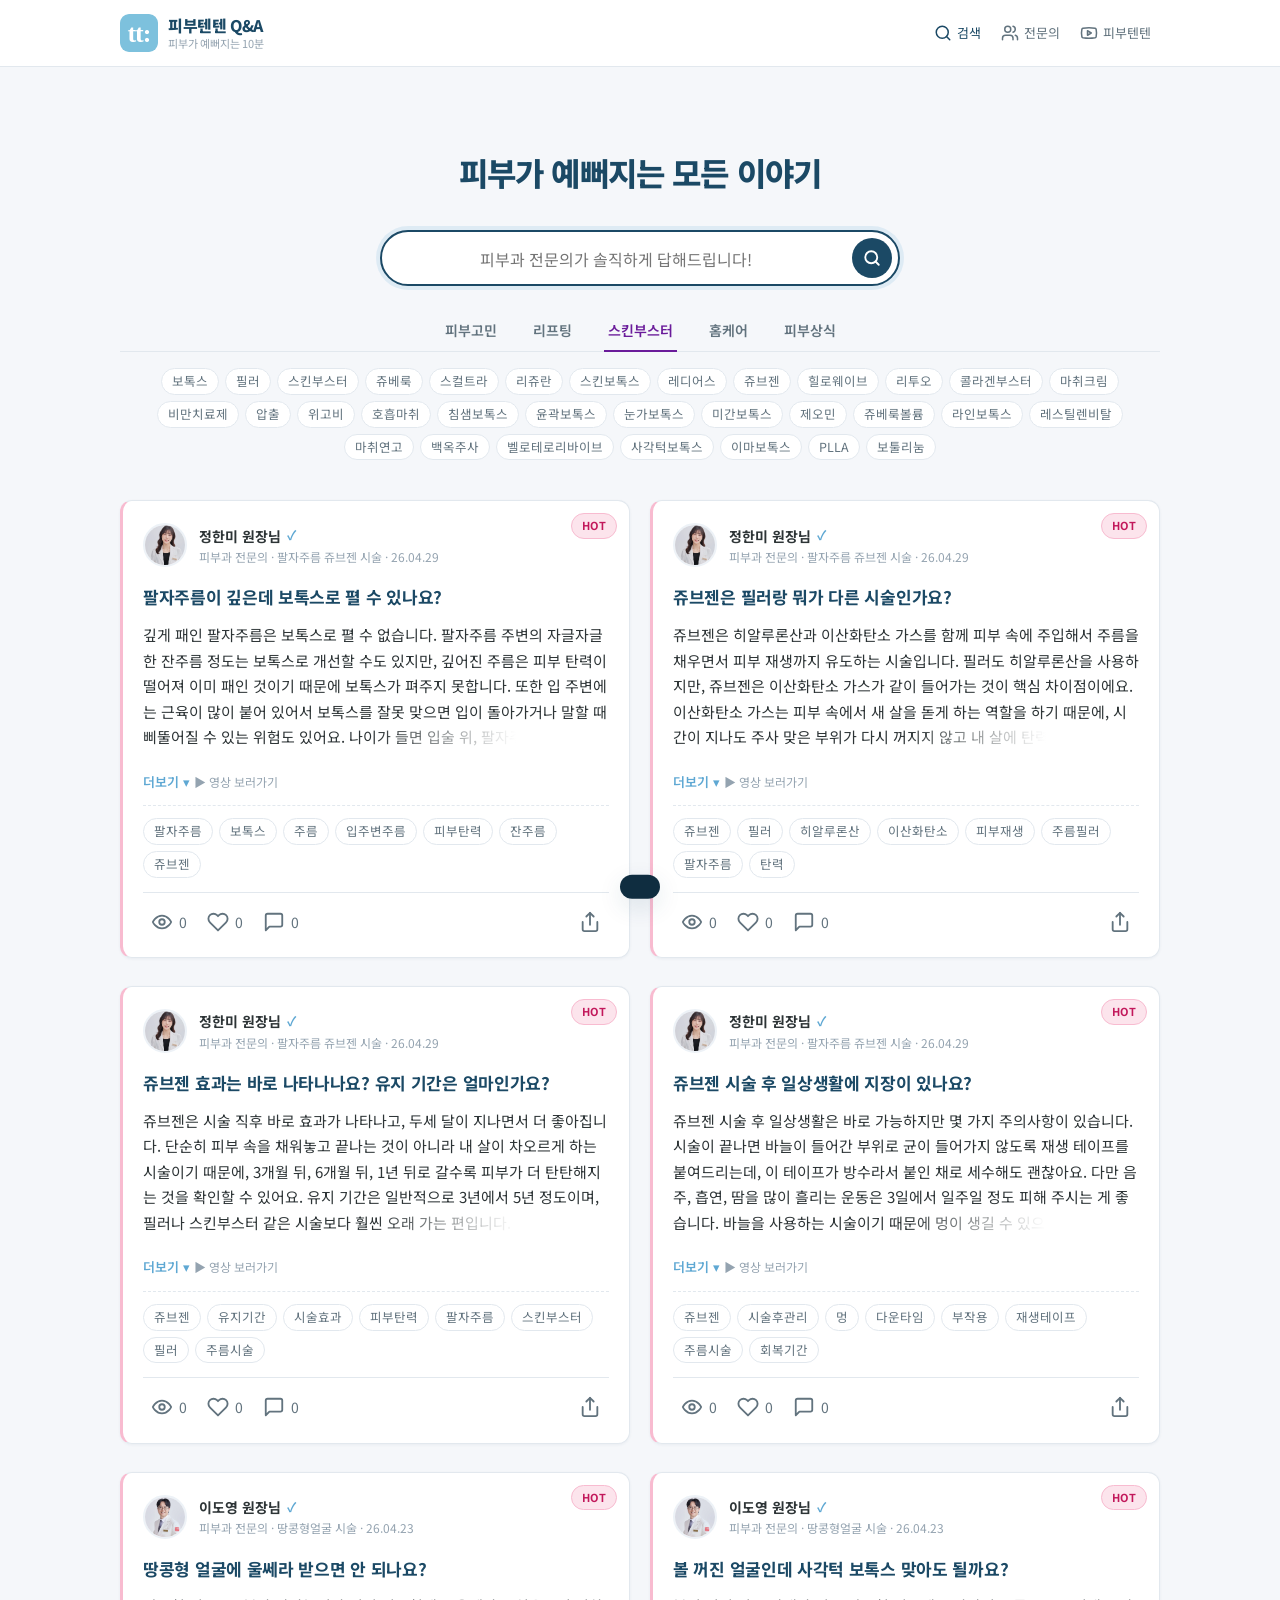
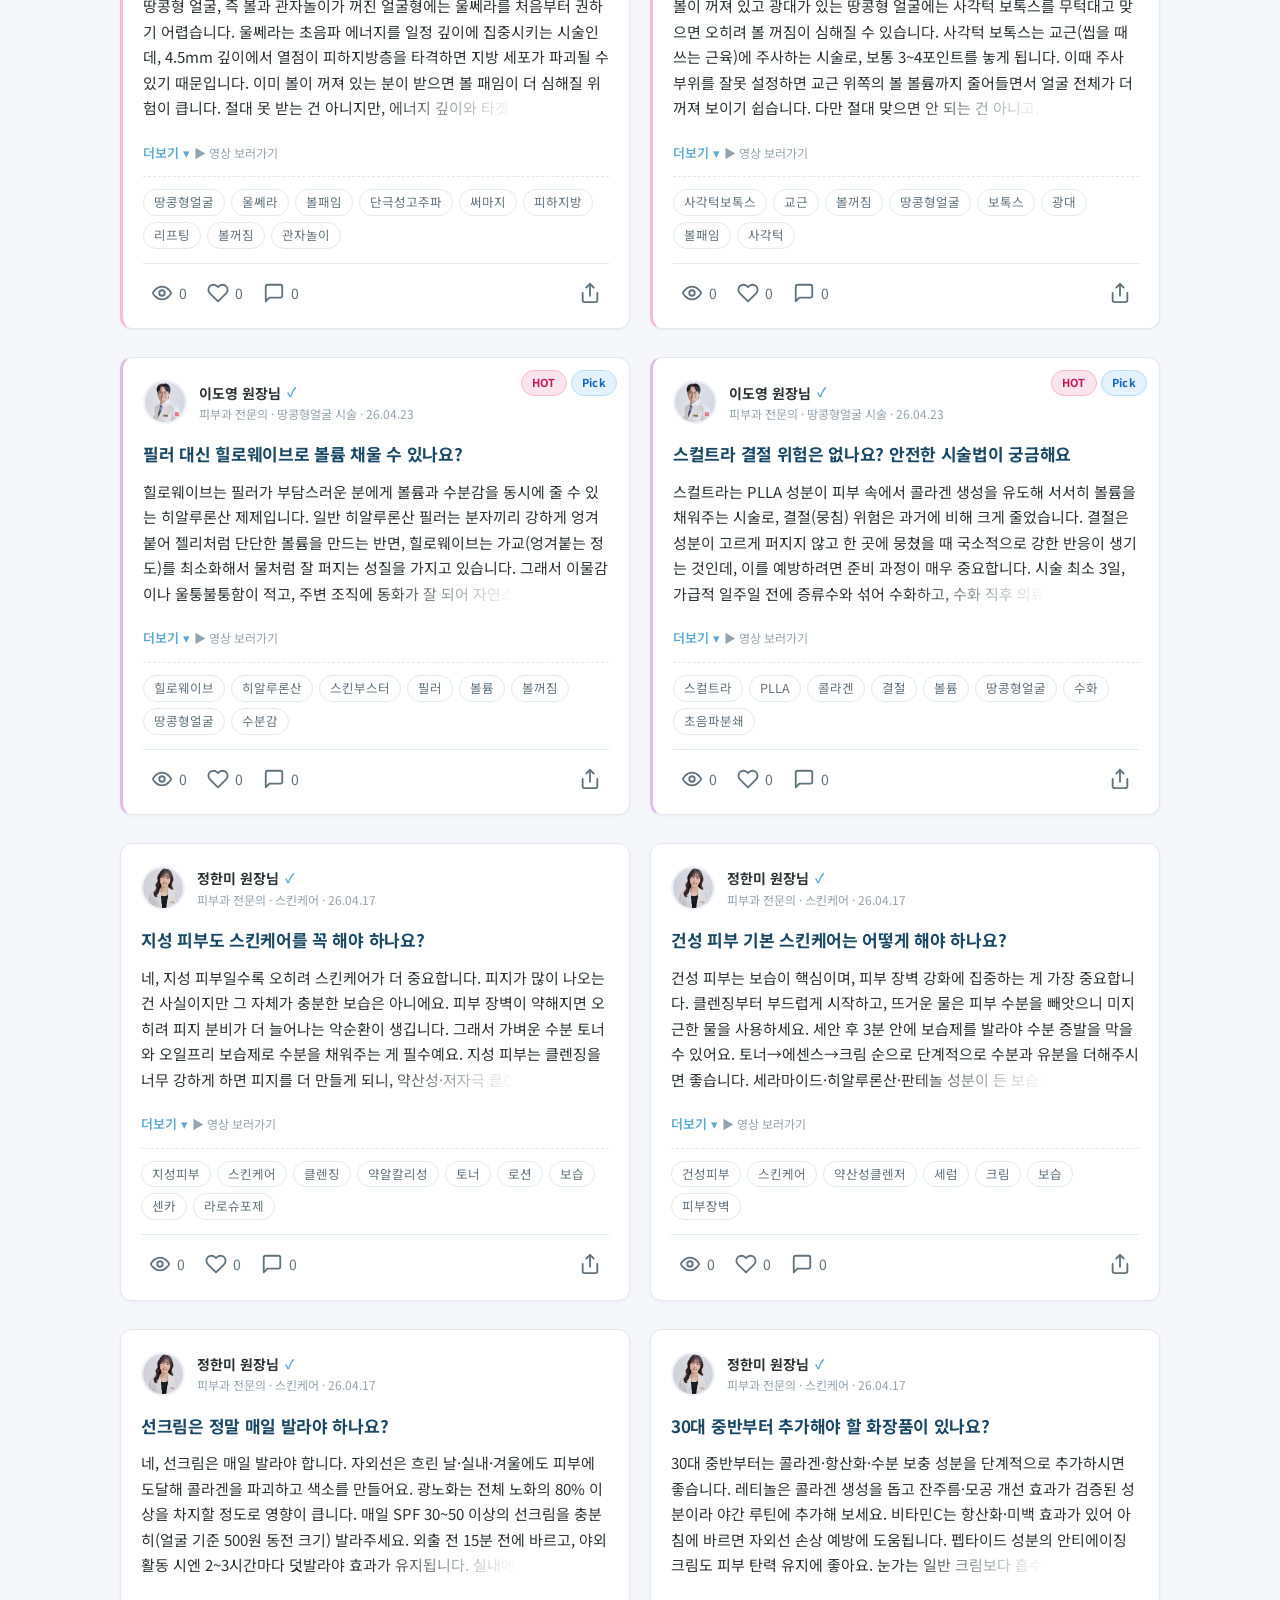
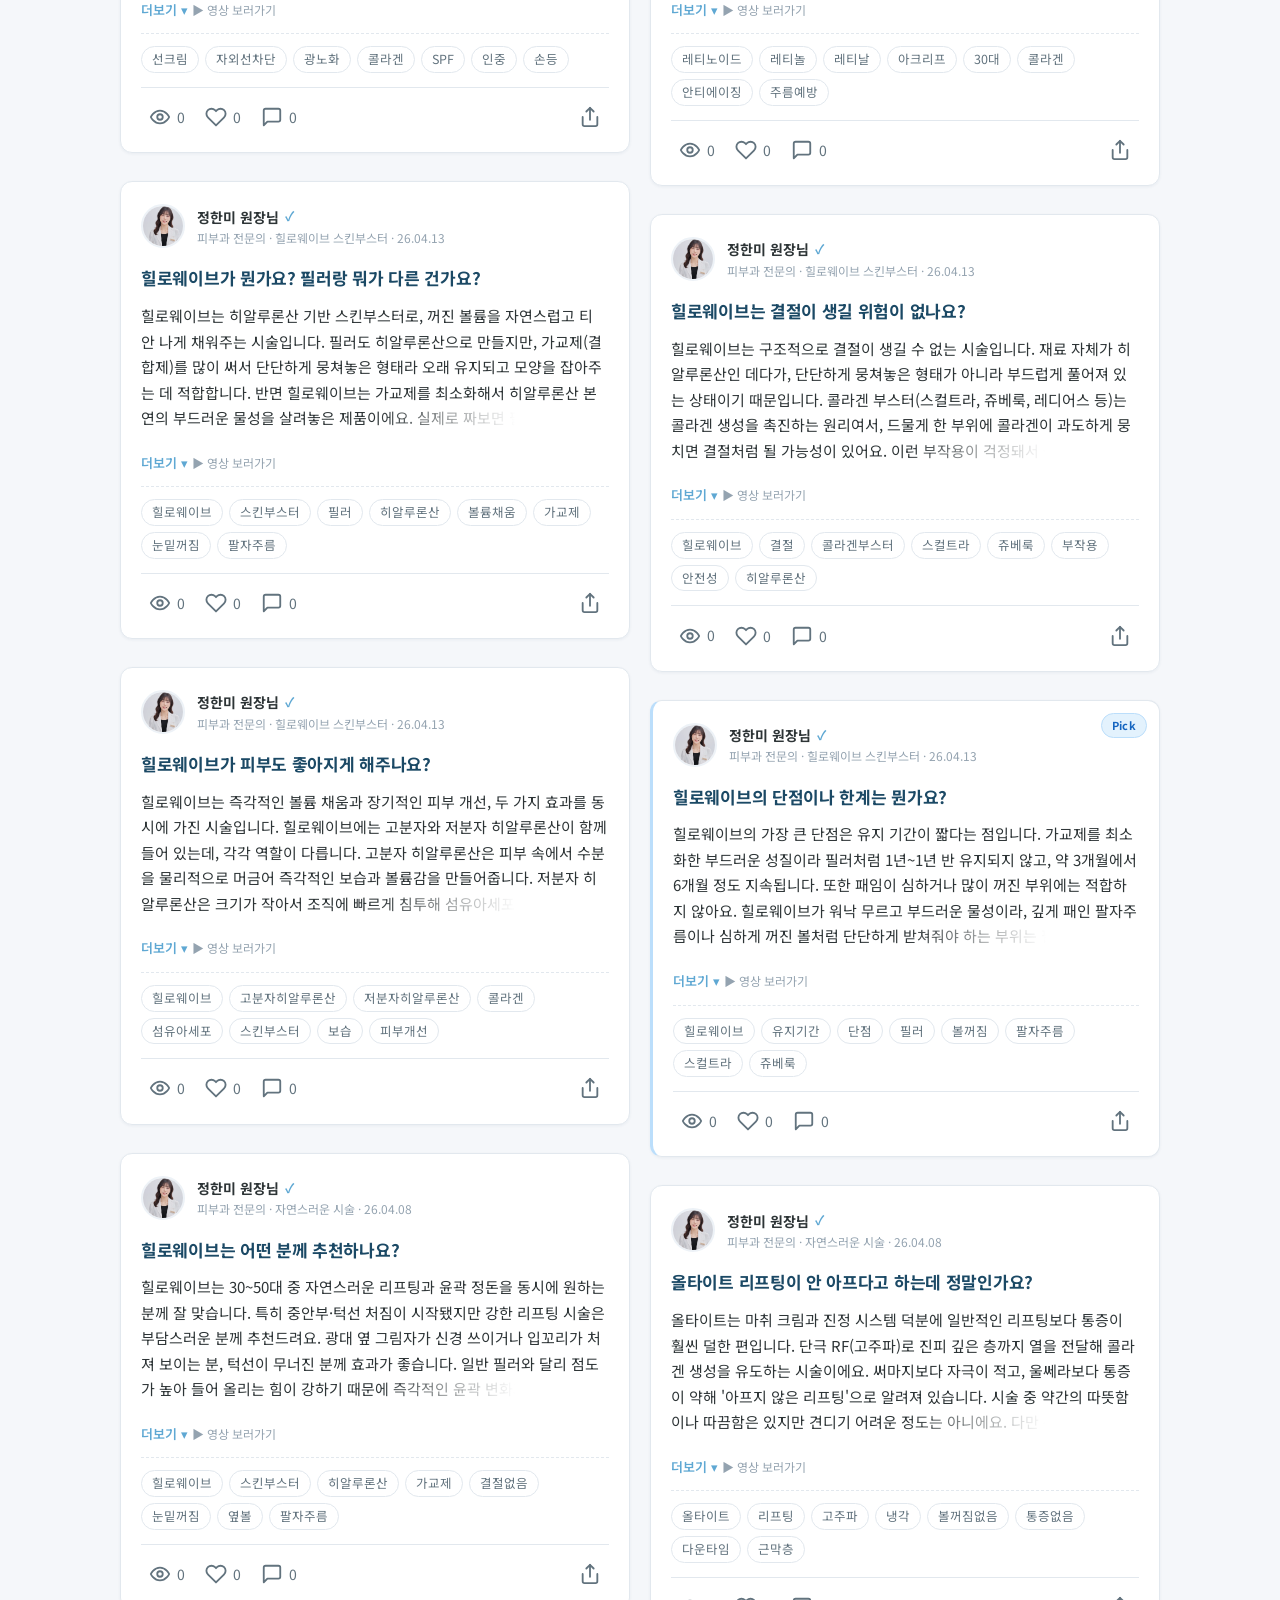
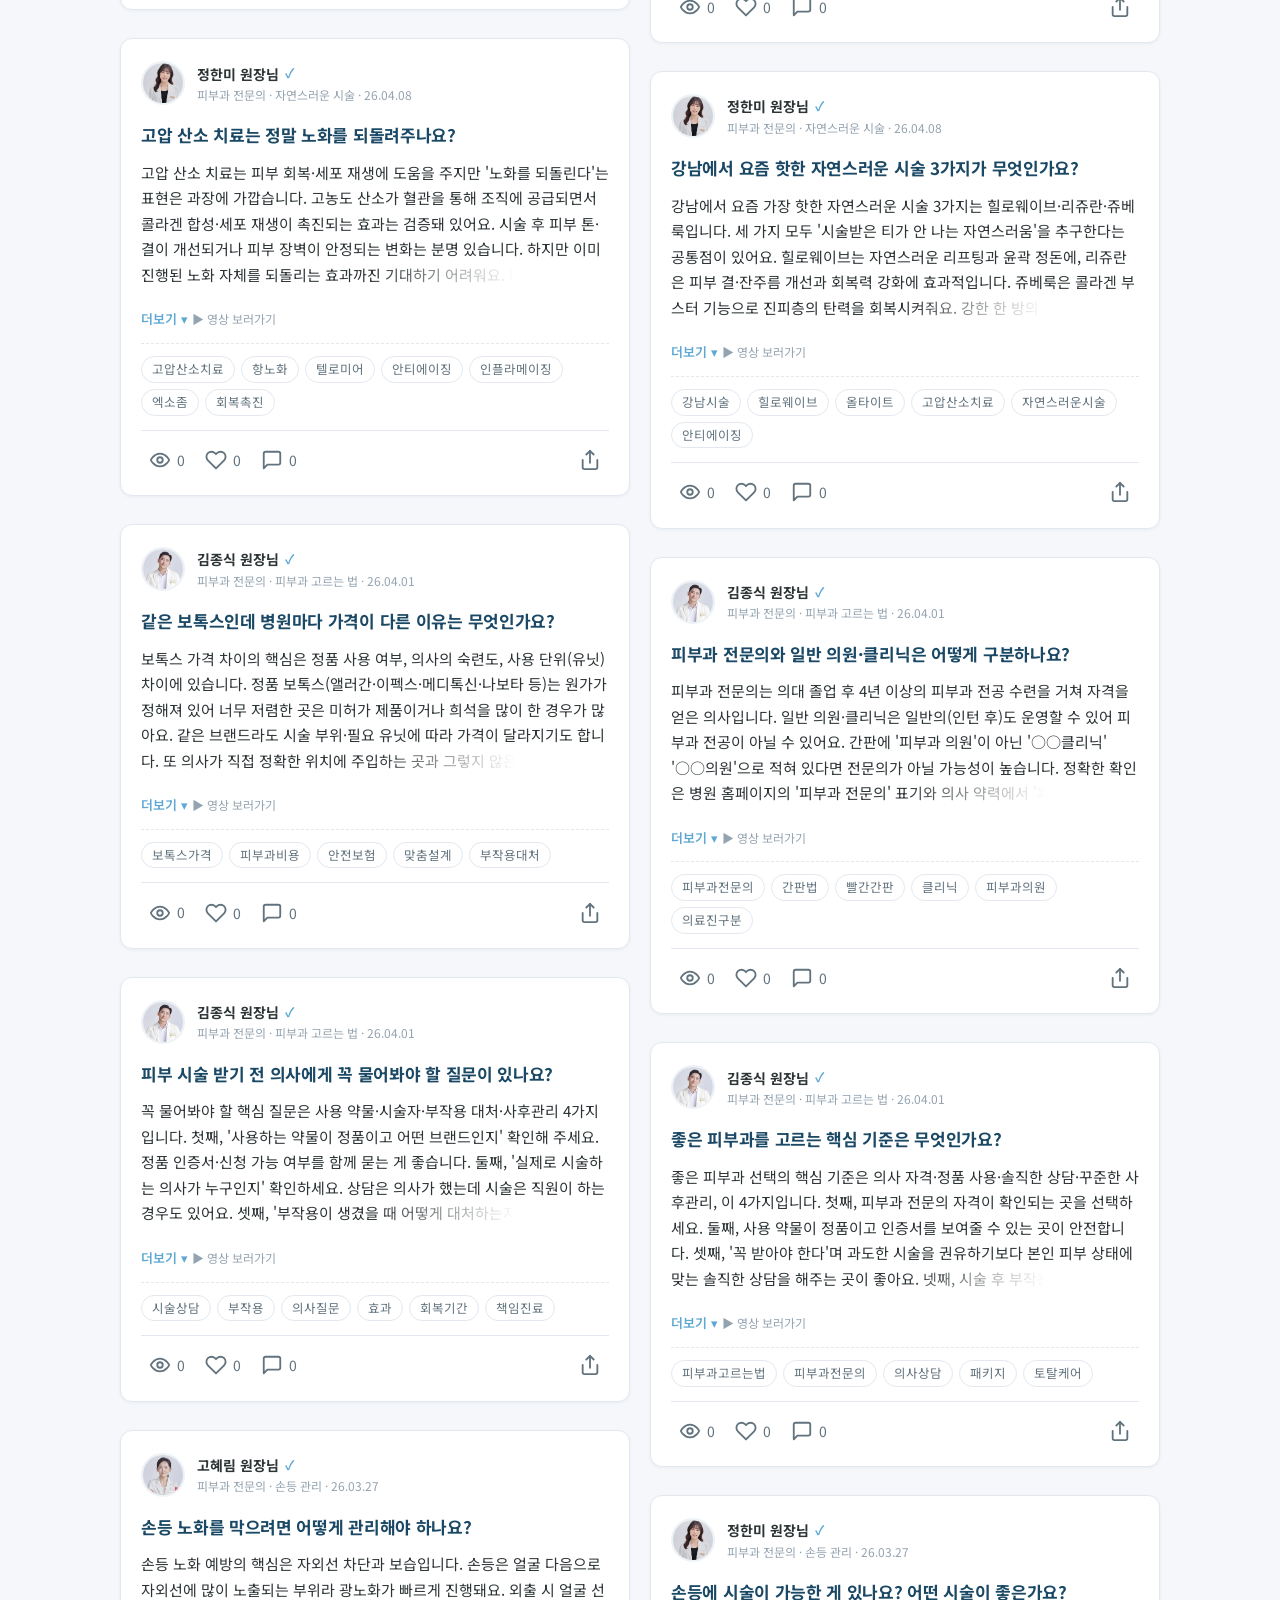
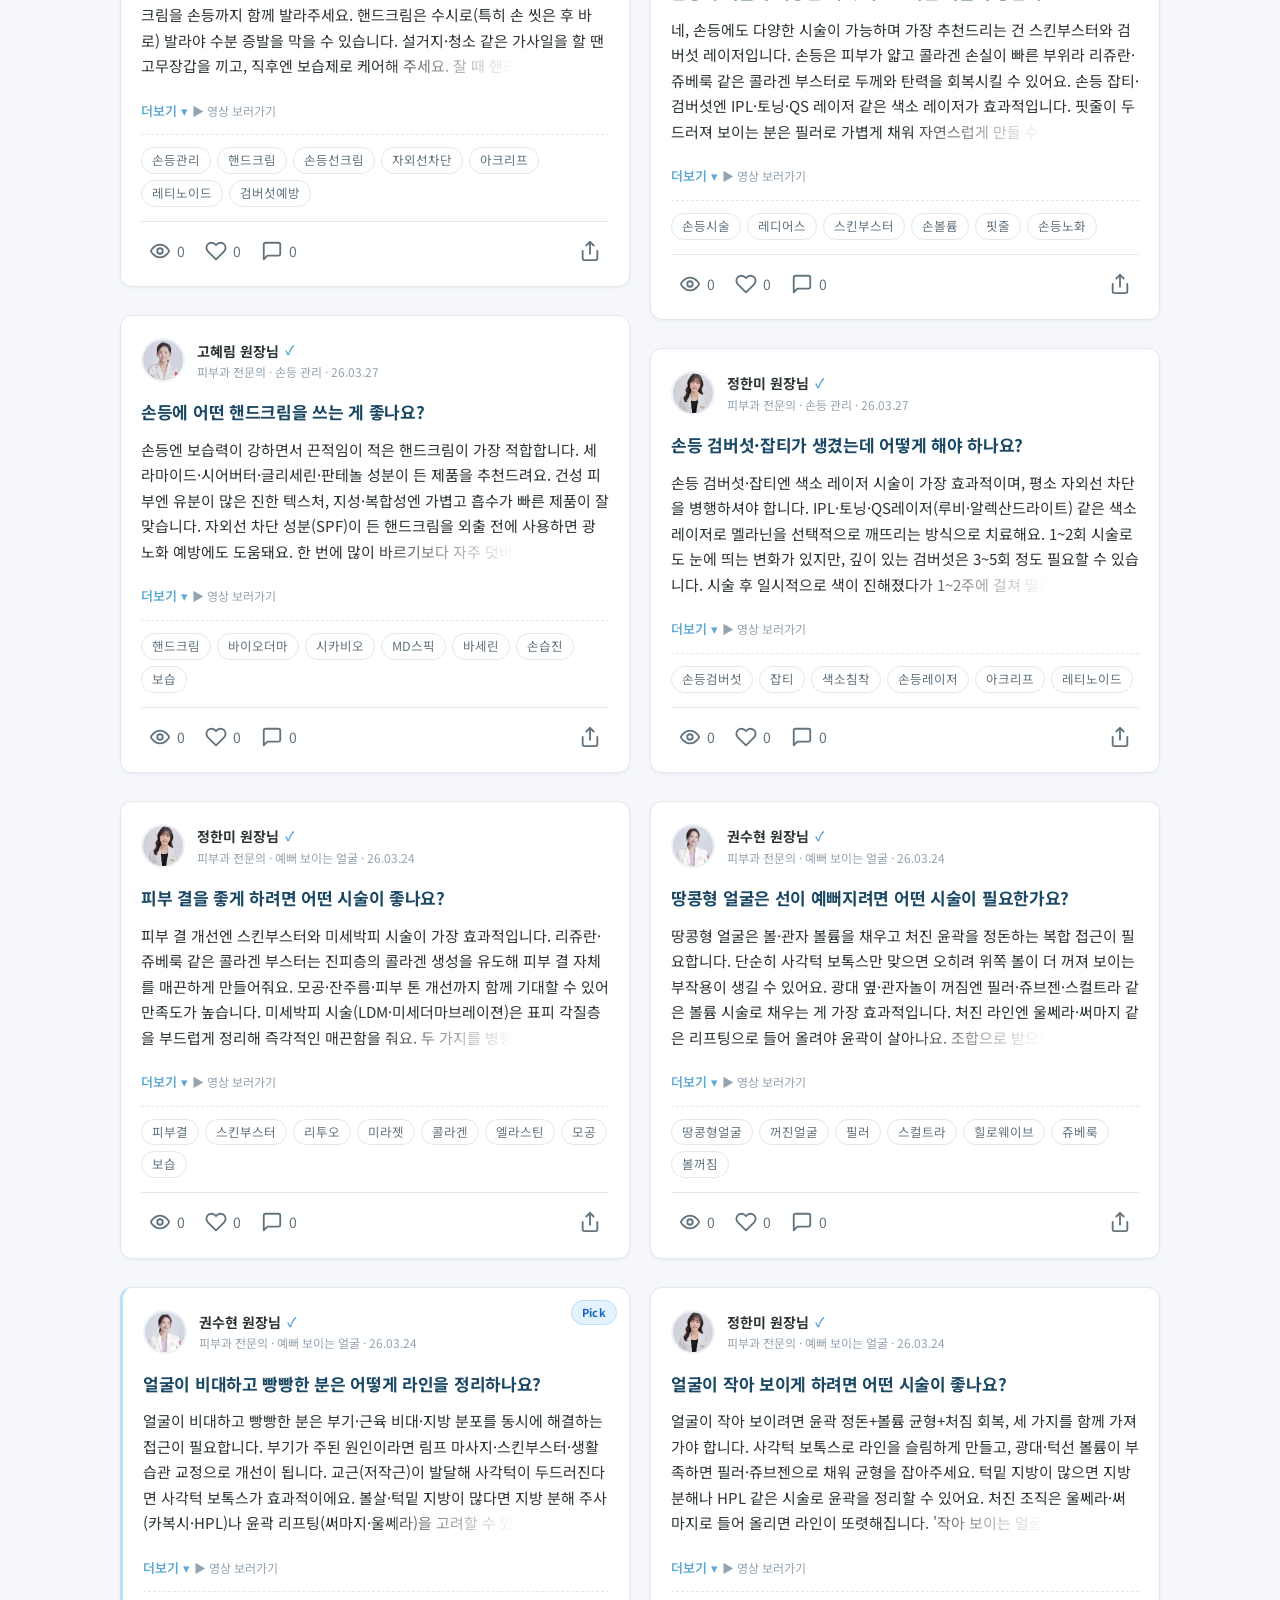
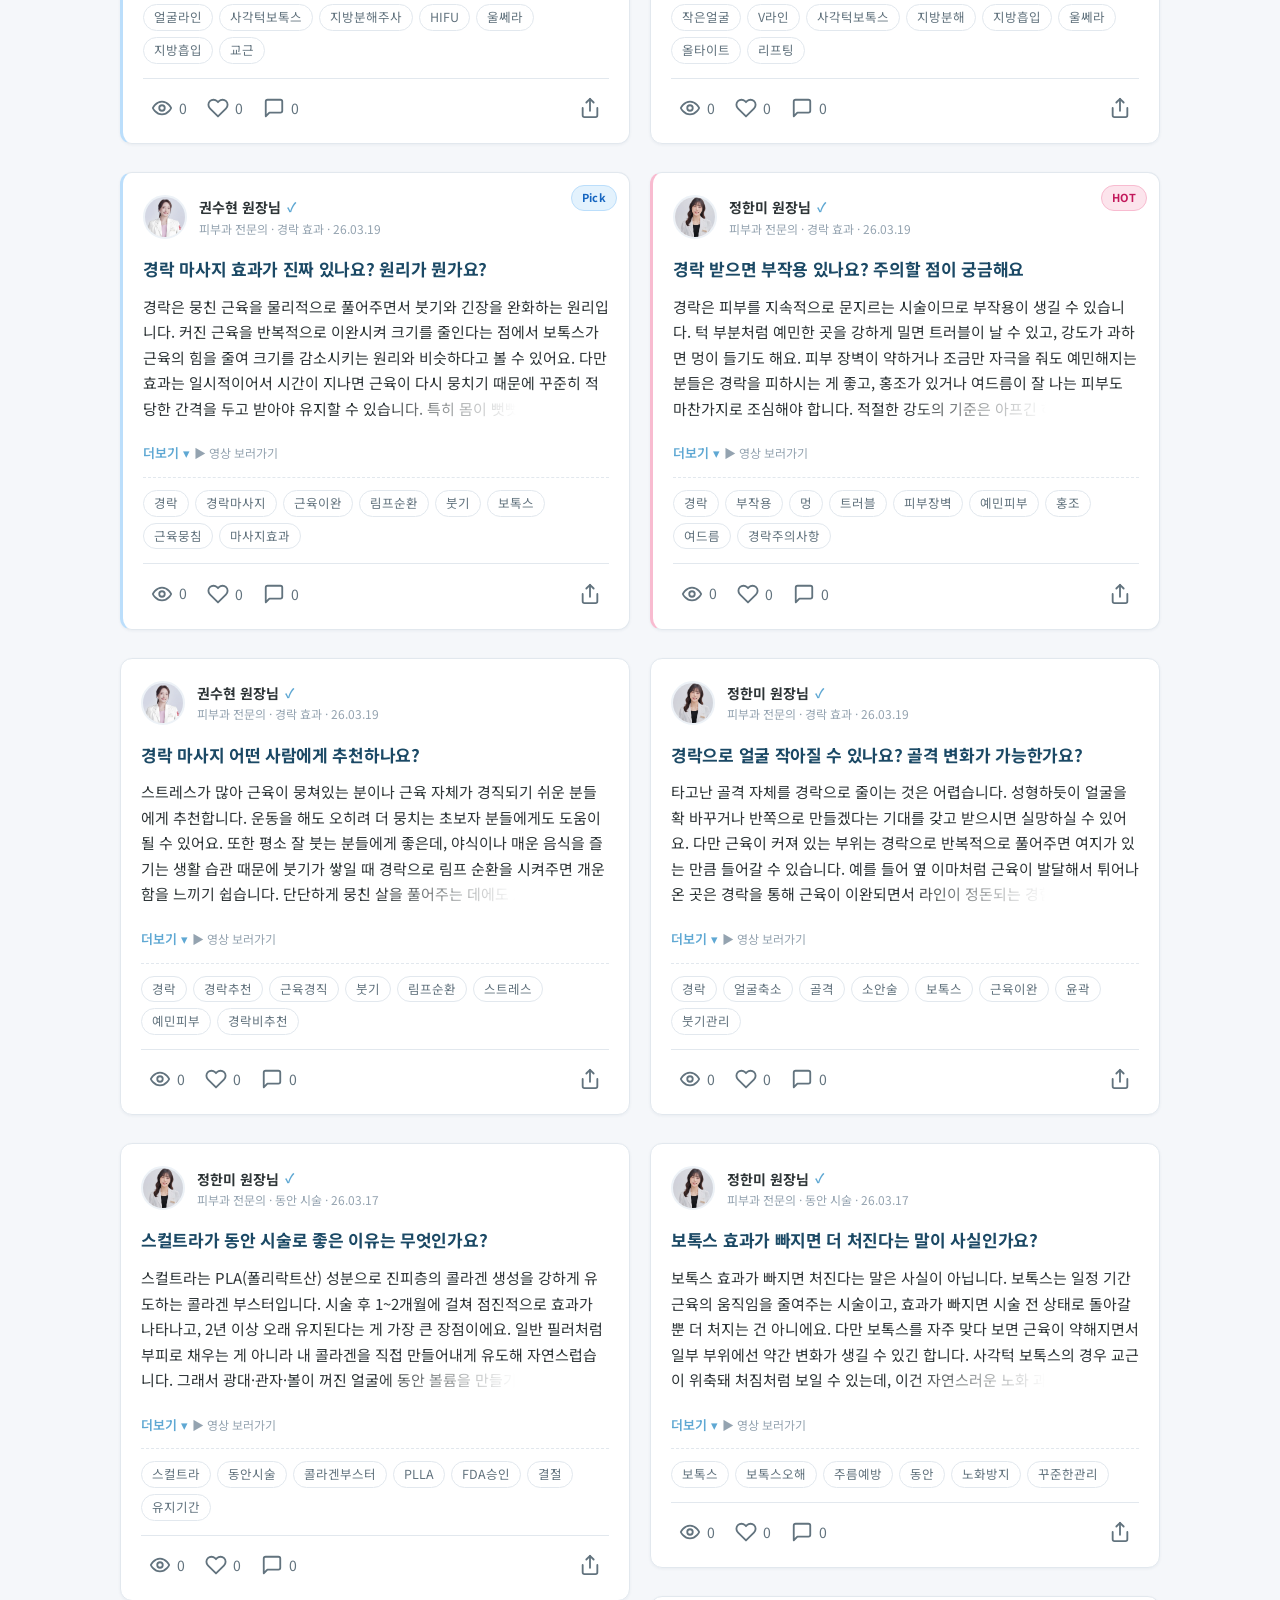
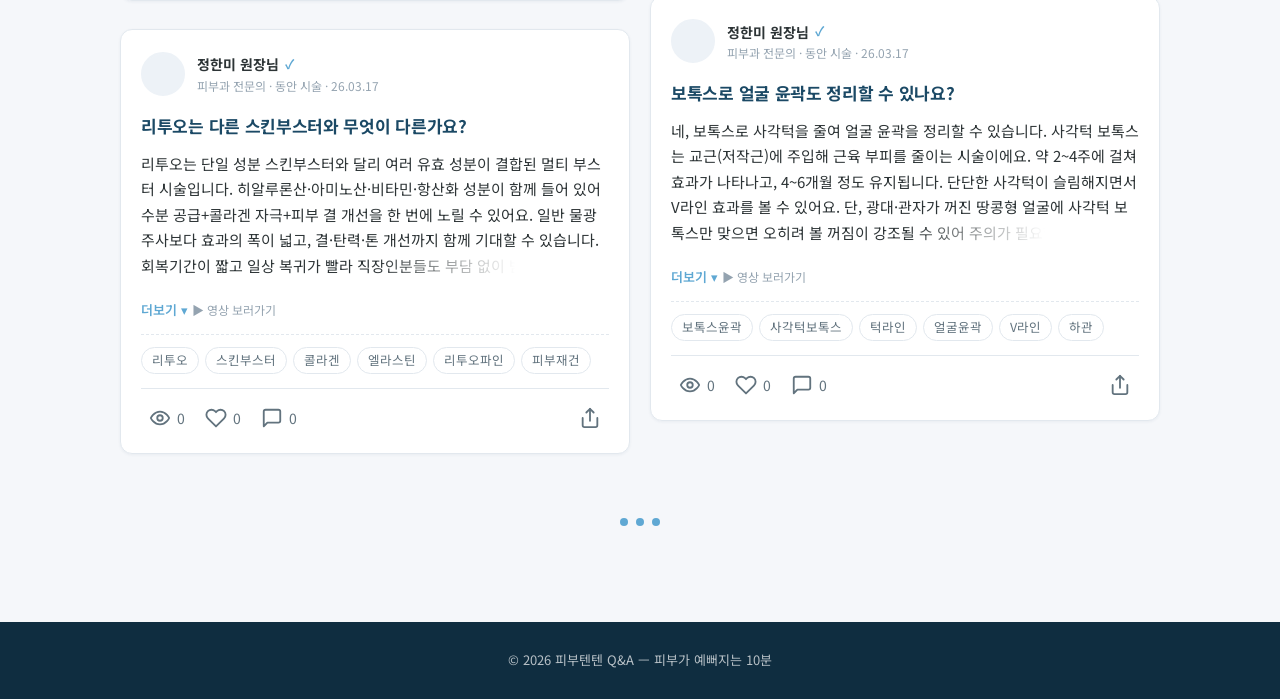
==== index.html @ 78735531 "모바일 카테고리 탭 가운데 정렬" ====
<!DOCTYPE html>
<html lang="ko">
<head>
  <meta charset="UTF-8">
  <meta name="viewport" content="width=device-width, initial-scale=1, viewport-fit=cover">
  <meta name="theme-color" content="#1B4965">

  <title>피부텐텐 Q&A. 피부과 전문의가 전하는 예뻐지는 모든 이야기</title>
  <meta name="description" content="피부가 예뻐지는 모든 이야기. 쥬브젠·팔자주름·힐로웨이브·경락·울쎄라·보톡스·필러 등 피부시술 궁금증을 피부과 전문의가 답변한 Q&A로 빠르게 검색하세요. 정한미·박효진·김수형·이도영·권수현 5인 원장 답변 수록.">
  <meta name="keywords" content="피부텐텐, 피부과 Q&A, 피부시술, 쥬브젠, 팔자주름, 힐로웨이브, 경락, 울쎄라, 보톡스, 필러, 입가주름, 스컬트라, 땅콩형 얼굴, 리프팅, 콜라겐, 리쥬란, 피부과 전문의 답변, 피부시술 검색">
  <meta name="author" content="피부텐텐">
  <meta name="robots" content="index, follow, max-image-preview:large, max-snippet:-1">
  <link rel="canonical" href="./">

  <!-- Open Graph / Twitter -->
  <meta property="og:type" content="website">
  <meta property="og:locale" content="ko_KR">
  <meta property="og:site_name" content="피부텐텐 Q&A">
  <meta property="og:title" content="피부텐텐 Q&A. 피부과 전문의가 전하는 예뻐지는 모든 이야기">
  <meta property="og:description" content="피부가 예뻐지는 모든 이야기. 피부과 전문의가 답변한 시술 Q&A 검색.">
  <meta property="og:image" content="./images/og.png">
  <meta property="og:image:width" content="1200">
  <meta property="og:image:height" content="630">
  <meta name="twitter:card" content="summary_large_image">
  <meta name="twitter:image" content="./images/og.png">
  <meta name="twitter:title" content="피부텐텐 Q&A. 피부과 전문의가 전하는 예뻐지는 모든 이야기">
  <meta name="twitter:description" content="피부과 전문의가 답변한 시술 Q&A 검색">

  <link rel="preconnect" href="https://fonts.googleapis.com">
  <link rel="preconnect" href="https://fonts.gstatic.com" crossorigin>
  <link href="https://fonts.googleapis.com/css2?family=Noto+Sans+KR:wght@400;500;600;700;800&display=swap" rel="stylesheet">

  <link rel="stylesheet" href="css/style.css?v=84">
  <link rel="icon" type="image/svg+xml" href="images/logo.svg">
  <link rel="apple-touch-icon" href="images/logo.svg">

  <!-- ====== AEO/GEO/SEO: FAQPage Structured Data ====== -->
  <script type="application/ld+json" id="faq-jsonld">
  {
    "@context": "https://schema.org",
    "@type": "FAQPage",
    "name": "피부텐텐 Q&A",
    "url": "./",
    "speakable": {
      "@type": "SpeakableSpecification",
      "cssSelector": [".qa-card .question", ".qa-card .answer"]
    },
    "mainEntity": []
  }
  </script>
  <!-- WebSite + SearchAction (Google sitelinks search box) -->
  <script type="application/ld+json">
  {
    "@context": "https://schema.org",
    "@type": "WebSite",
    "name": "피부텐텐 Q&A",
    "alternateName": "피부텐텐 Q&A. 피부과 전문의가 전하는 예뻐지는 모든 이야기",
    "url": "./",
    "potentialAction": {
      "@type": "SearchAction",
      "target": "?q={search_term_string}",
      "query-input": "required name=search_term_string"
    }
  }
  </script>
  <!-- Organization -->
  <script type="application/ld+json">
  {
    "@context": "https://schema.org",
    "@type": "MedicalOrganization",
    "name": "피부텐텐",
    "description": "피부과 전문의가 답변하는 피부시술 Q&A 검색엔진",
    "medicalSpecialty": "Dermatology"
  }
  </script>
</head>
<body>
  <header class="site-header">
    <div class="header-inner">
      <a href="./" class="logo" aria-label="피부텐텐 홈">
        <img class="logo-mark" src="images/logo.svg" alt="피부텐텐" width="32" height="32" onerror="this.onerror=null;this.src='images/logo.png'">
        <span class="logo-text">
          <span class="logo-name">피부텐텐 Q&amp;A</span>
          <span class="logo-tagline">피부가 예뻐지는 10분</span>
        </span>
      </a>
      <nav class="header-nav">
        <a href="./" class="active" aria-label="검색">
          <svg viewBox="0 0 24 24" fill="none" stroke="currentColor" stroke-width="2" stroke-linecap="round" stroke-linejoin="round"><circle cx="11" cy="11" r="8"/><path d="m21 21-4.3-4.3"/></svg>
          <span class="nav-text">검색</span>
        </a>
        <a href="./doctors.html" aria-label="전문의">
          <svg viewBox="0 0 24 24" fill="none" stroke="currentColor" stroke-width="2" stroke-linecap="round" stroke-linejoin="round"><path d="M16 21v-2a4 4 0 0 0-4-4H6a4 4 0 0 0-4 4v2"/><circle cx="9" cy="7" r="4"/><path d="M22 21v-2a4 4 0 0 0-3-3.87"/><path d="M16 3.13a4 4 0 0 1 0 7.75"/></svg>
          <span class="nav-text">전문의</span>
        </a>
        <a href="https://www.youtube.com/@pibutenten" target="_blank" rel="noopener" class="nav-yt" aria-label="피부텐텐 유튜브">
          <svg viewBox="0 0 24 24" fill="none" stroke="currentColor" stroke-width="2" stroke-linecap="round" stroke-linejoin="round"><path d="M2.5 17a24.12 24.12 0 0 1 0-10 2 2 0 0 1 1.4-1.4 49.56 49.56 0 0 1 16.2 0A2 2 0 0 1 21.5 7a24.12 24.12 0 0 1 0 10 2 2 0 0 1-1.4 1.4 49.55 49.55 0 0 1-16.2 0A2 2 0 0 1 2.5 17"/><path d="m10 15 5-3-5-3z"/></svg>
          <span class="nav-text">피부텐텐</span>
        </a>
      </nav>
    </div>
  </header>

  <main>
    <!-- Hero -->
    <section class="hero" id="hero">
      <h1>피부가 예뻐지는 모든 이야기</h1>

      <form class="search-form" id="search-form" role="search">
        <input
          type="search"
          class="search-input"
          id="search-input"
          name="q"
          placeholder="피부과 전문의가 솔직하게 답해드립니다!"
          autocomplete="off"
          aria-label="Q&A 검색"
        >
        <button type="submit" class="search-btn" aria-label="검색">
          <svg viewBox="0 0 24 24" fill="none" stroke="currentColor" stroke-width="2.5" stroke-linecap="round" stroke-linejoin="round"><circle cx="11" cy="11" r="8"/><path d="m21 21-4.3-4.3"/></svg>
        </button>
      </form>

      <div class="popular" id="popular-chips">
        <div class="cat-tabs" id="cat-tabs"></div>
        <div class="chips" id="chips-container"></div>
      </div>
    </section>

    <!-- Results -->
    <section id="results-header" class="results-header" hidden></section>
    <section id="results" aria-live="polite"></section>
  </main>

  <footer class="site-footer">
    <div>© 2026 피부텐텐 Q&A — 피부가 예뻐지는 10분</div>
  </footer>

  <div class="toast" id="toast"></div>

  <script src="js/data.js?v=84"></script>
  <script src="js/search.js?v=84"></script>
  <script src="js/app.js?v=84"></script>
</body>
</html>
---- css/style.css ----
/* ============================================================
   피부텐텐 써치엔진 - 디자인 시스템
   ============================================================ */

:root {
  --primary: #1B4965;
  --primary-dark: #0F2D40;
  --secondary: #5FA8D3;
  --secondary-light: #BEE9E8;
  --bg: #F5F7FA;
  --bg-soft: #EDF2F7;
  --white: #FFFFFF;
  --text: #2D3436;
  --text-secondary: #62737E;
  --text-muted: #94A3B0;
  --border: #E2E8EE;
  --shadow-sm: 0 1px 3px rgba(27, 73, 101, 0.06);
  --shadow: 0 2px 12px rgba(27, 73, 101, 0.08);
  --shadow-lg: 0 8px 24px rgba(27, 73, 101, 0.12);
  --radius-sm: 8px;
  --radius: 12px;
  --radius-lg: 16px;
  --radius-pill: 999px;
  --max-width: 1080px;
  --font: 'Noto Sans KR', -apple-system, BlinkMacSystemFont, 'Segoe UI', system-ui, sans-serif;
  --transition: 0.2s cubic-bezier(0.4, 0, 0.2, 1);
}

* { box-sizing: border-box; }

html, body {
  margin: 0; padding: 0;
  font-family: var(--font);
  background: var(--bg);
  color: var(--text);
  font-size: 16px;
  line-height: 1.6;
  -webkit-font-smoothing: antialiased;
  -moz-osx-font-smoothing: grayscale;
}

body {
  min-height: 100vh;
  display: flex;
  flex-direction: column;
}

a { color: var(--secondary); text-decoration: none; transition: color var(--transition); }
a:hover { color: var(--primary); }

button {
  font-family: inherit;
  cursor: pointer;
  border: none;
  background: none;
  color: inherit;
  padding: 0;
}

mark {
  background: #FFF3A3;
  color: inherit;
  padding: 0 2px;
  border-radius: 3px;
  font-weight: 600;
}

/* ============== Header ============== */
.site-header {
  background: var(--white);
  border-bottom: 1px solid var(--border);
  position: sticky;
  top: 0;
  z-index: 100;
  backdrop-filter: blur(10px);
  background: rgba(255, 255, 255, 0.92);
}
.header-inner {
  max-width: var(--max-width);
  margin: 0 auto;
  padding: 14px 20px;
  display: flex;
  align-items: center;
  justify-content: space-between;
  gap: 16px;
}
.logo {
  display: flex;
  align-items: center;
  gap: 10px;
  color: var(--primary);
  font-weight: 700;
  font-size: 17px;
  letter-spacing: -0.3px;
  text-decoration: none;
}
.logo-mark {
  width: 38px;
  height: 38px;
  border-radius: 9px;
  display: block;
  flex-shrink: 0;
}
.logo-text {
  display: flex;
  flex-direction: column;
  line-height: 1.1;
}
.logo-name {
  font-weight: 800;
  font-size: 16px;
  color: var(--primary);
  letter-spacing: -0.4px;
}
.logo-tagline {
  font-size: 11px;
  color: var(--text-muted);
  font-weight: 400;
  margin-top: 2px;
  letter-spacing: -0.2px;
}
.load-sentinel {
  display: flex;
  align-items: center;
  justify-content: center;
  padding: 32px 0;
  color: var(--text-muted);
  font-size: 13px;
  gap: 8px;
}
.load-sentinel .dot {
  width: 8px; height: 8px;
  border-radius: 50%;
  background: var(--secondary);
  animation: dotPulse 1.4s ease-in-out infinite;
}
.load-sentinel .dot:nth-child(2) { animation-delay: 0.2s; }
.load-sentinel .dot:nth-child(3) { animation-delay: 0.4s; }
@keyframes dotPulse {
  0%, 80%, 100% { opacity: 0.3; transform: scale(0.7); }
  40% { opacity: 1; transform: scale(1); }
}
.header-nav {
  display: flex;
  align-items: center;
  gap: 2px;
}
.header-nav a {
  display: inline-flex;
  align-items: center;
  gap: 5px;
  font-size: 13px;
  color: var(--text-secondary);
  padding: 7px 9px;
  border-radius: var(--radius-sm);
  transition: background var(--transition), color var(--transition);
}
.header-nav a svg { width: 18px; height: 18px; flex-shrink: 0; }
.header-nav a:hover { background: var(--bg-soft); color: var(--primary); }
.header-nav a.active { color: var(--primary); }
.header-nav a.active svg { stroke: var(--primary); }
.header-nav a.nav-yt:hover { background: rgba(255, 0, 0, 0.06); color: #c00; }
@media (max-width: 600px) {
  .header-inner { padding: 10px 14px; gap: 8px; }
  .logo { gap: 8px; }
  .logo-mark { width: 32px; height: 32px; border-radius: 7px; }
  .logo-name { font-size: 15.5px; }
  .logo-tagline { display: none; }    /* 모바일에선 태그라인 숨김 */
  .header-nav { gap: 0; }
  .header-nav a { padding: 7px; gap: 0; }
  .header-nav .nav-text { display: none; }
  .header-nav a svg { width: 20px; height: 20px; }
}

/* ============== Main ============== */
main {
  flex: 1;
  width: 100%;
  max-width: var(--max-width);
  margin: 0 auto;
  padding: 24px 20px 64px;
  transition: transform 0.32s cubic-bezier(0.4, 0, 0.2, 1);
  will-change: transform;
}

/* ============== Hero ============== */
.hero {
  text-align: center;
  padding: 56px 0 40px;
}
.hero h1, .hero .subtitle {
  transition: opacity 0.22s ease;
}
.hero.search-focused h1,
.hero.search-focused .subtitle {
  opacity: 0;
  pointer-events: none;
}
.hero h1 {
  font-size: 32px;
  font-weight: 800;
  color: var(--primary);
  margin: 0 0 32px;     /* subtitle 제거에 따른 여백 보강 */
  letter-spacing: -0.8px;
}
.hero .subtitle {
  font-size: 16px;
  color: var(--text-secondary);
  margin: 0 0 36px;
}

/* ============== Search Bar ============== */
.search-form {
  position: relative;
  max-width: 520px;
  margin: 0 auto;
}
.search-input {
  width: 100%;
  height: 56px;
  padding: 0 56px 0 24px;
  border: 2px solid var(--secondary);
  border-radius: var(--radius-pill);
  background: var(--white);
  font-family: inherit;
  font-size: 17px;
  font-weight: 700;
  color: var(--text);
  outline: none;
  text-align: center;
  box-shadow: var(--shadow-sm);
  transition: border-color var(--transition), box-shadow var(--transition);
}
.search-input::placeholder {
  font-weight: 400;       /* placeholder는 가볍게 유지 */
  font-size: 16px;
}
.search-input:focus {
  border-color: var(--primary);
  box-shadow: 0 0 0 4px rgba(95, 168, 211, 0.15);
}
.search-btn {
  position: absolute;
  right: 8px;
  top: 50%;
  transform: translateY(-50%);
  width: 40px; height: 40px;
  border-radius: 50%;
  background: var(--primary);
  color: white;
  display: flex;
  align-items: center;
  justify-content: center;
  transition: background var(--transition);
}
.search-btn:hover { background: var(--primary-dark); }
.search-btn svg { width: 18px; height: 18px; }

/* ============== Popular Chips ============== */
.popular {
  margin-top: 24px;
  text-align: center;
}
.popular-label {
  font-size: 13px;
  color: var(--text-muted);
  margin-bottom: 10px;
}
.popular .chips {
  max-height: 96px;     /* 약 3줄 */
  overflow: hidden;
  transition: max-height 0.3s ease;
}
.popular.expanded .chips {
  max-height: 600px;
}
.chips-more {
  margin-top: 8px;
  background: none;
  border: none;
  color: var(--text-muted);
  font-size: 12px;
  cursor: pointer;
  padding: 4px 10px;
  border-radius: var(--radius-sm);
  transition: background var(--transition);
}
.chips-more:hover { background: var(--bg-soft); color: var(--primary); }
.chips {
  display: flex;
  flex-wrap: wrap;
  gap: 6px;
  justify-content: center;
}
.chip {
  display: inline-block;
  padding: 3px 10px;
  background: var(--white);
  border: 1px solid var(--border);
  border-radius: var(--radius-pill);
  font-size: 12.5px;
  color: var(--text-secondary);
  cursor: pointer;
  transition: all var(--transition);
  line-height: 1.5;
}
.chip:hover {
  border-color: var(--secondary);
  color: var(--primary);
  background: var(--bg-soft);
}

/* ============== Results Header ============== */
.results-header {
  margin: 16px 0 24px;
  padding: 0 4px;
  font-size: 14px;
  color: var(--text-secondary);
}
.results-header strong { color: var(--primary); }

/* video-group / thread 래퍼 무력화 → grid item이 .qa-card 단위가 됨 */
.video-group, .thread { display: contents; }

#results-header, .qa-detail {
  max-width: 720px;
  margin-left: auto;
  margin-right: auto;
}
/* 모바일/태블릿: 카드 가독성 폭 720, 가운데 정렬 */
#results { max-width: 720px; margin-left: auto; margin-right: auto; }

/* 데스크탑: 진짜 Masonry 레이아웃 (JS로 짧은 컬럼에 카드 분배) */
@media (min-width: 900px) {
  #results {
    display: flex;
    gap: 20px;
    flex-wrap: wrap;
    max-width: 1080px;
    align-items: flex-start;
  }
  #results .col-left,
  #results .col-right,
  #pop-cards-wrap .col-left,
  #pop-cards-wrap .col-right {
    flex: 1 1 0;
    min-width: 0;
    display: flex;
    flex-direction: column;
    gap: 16px;
  }
  #pop-cards-wrap {
    display: flex;
    gap: 20px;
    flex-wrap: wrap;
    align-items: flex-start;
  }
  .qa-card {
    max-width: none;
    margin: 0;
    cursor: pointer;
  }
  .qa-card .answer.collapsed { cursor: pointer; }
  .load-sentinel {
    width: 100%;
    flex-basis: 100%;
  }
}
.qa-card .answer.collapsed { cursor: pointer; }
.video-group-header {
  display: flex;
  align-items: center;
  gap: 12px;
  padding: 14px 16px;
  background: linear-gradient(135deg, rgba(27, 73, 101, 0.04), rgba(95, 168, 211, 0.04));
  border-radius: var(--radius);
  margin-bottom: 12px;
  border: 1px solid var(--border);
}
.video-group-header .topic-badge {
  display: inline-flex;
  align-items: center;
  gap: 6px;
  font-size: 13px;
  font-weight: 600;
  color: var(--primary);
}
.video-group-header .video-meta {
  font-size: 12px;
  color: var(--text-muted);
}
.video-group-header .yt-link {
  margin-left: auto;
  font-size: 12px;
  font-weight: 500;
  display: inline-flex;
  align-items: center;
  gap: 4px;
  padding: 4px 10px;
  border-radius: var(--radius-pill);
  background: rgba(255, 0, 0, 0.06);
  color: #c00;
}
.video-group-header .yt-link:hover { background: rgba(255, 0, 0, 0.12); }

/* Thread (커넥터 세로선 제거) */
.thread {
  position: relative;
}

/* ============== QA Card ============== */
.qa-card {
  background: var(--white);
  border-radius: var(--radius);
  padding: 18px 20px;
  margin-bottom: 12px;
  box-shadow: var(--shadow-sm);
  border: 1px solid var(--border);
  position: relative;
  z-index: 2;
  animation: fadeInUp 0.4s ease-out both;
}
@keyframes fadeInUp {
  from { opacity: 0; transform: translateY(10px); }
  to { opacity: 1; transform: translateY(0); }
}
.qa-card .doctor-row {
  display: flex;
  align-items: center;
  gap: 12px;
  margin-bottom: 14px;
}
.qa-card .avatar {
  width: 44px; height: 44px;
  border-radius: 50%;
  object-fit: cover;
  border: 2px solid var(--bg-soft);
  background: var(--bg-soft);
  flex-shrink: 0;
}
.qa-card .doctor-info {
  flex: 1;
  min-width: 0;
}
.qa-card .doctor-name {
  font-weight: 700;
  font-size: 14px;
  color: var(--text);
  display: flex;
  align-items: center;
  gap: 6px;
}
.qa-card .doctor-name .verified {
  color: var(--secondary);
  font-size: 13px;
}
.qa-card .doctor-meta {
  font-size: 12px;
  color: var(--text-muted);
}
.qa-card .question {
  font-size: 17px;
  font-weight: 700;
  color: var(--primary);
  margin: 0 0 12px;
  line-height: 1.45;
  letter-spacing: -0.3px;
}
.qa-card .answer {
  font-size: 15px;
  color: var(--text);
  line-height: 1.7;
  margin: 0 0 14px;
}
.qa-card .answer.collapsed {
  display: -webkit-box;
  -webkit-line-clamp: 5;
  -webkit-box-orient: vertical;
  overflow: hidden;
  position: relative;
}
.qa-card .answer.collapsed::after {
  content: '';
  position: absolute;
  bottom: 0;
  right: 0;
  width: 50%;
  height: 1.7em;
  background: linear-gradient(to right, transparent, var(--card-bg, var(--white)) 60%);
  pointer-events: none;
}
.qa-card .toggle-more {
  font-size: 13px;
  font-weight: 600;
  color: var(--secondary);
  margin-top: 4px;
  display: inline-block;
}
.qa-card .toggle-more:hover { color: var(--primary); }

/* Tags - chip 스타일과 통일 */
.qa-card .tags {
  display: flex;
  flex-wrap: wrap;
  gap: 6px;
  margin-top: 12px;
  padding-top: 12px;
  border-top: 1px dashed var(--border);
  max-height: 240px;          /* 약 8줄 분량, 그 이상이면 부드러운 스크롤 */
  overflow-y: auto;
  scroll-behavior: smooth;
  -webkit-overflow-scrolling: touch;
}
.qa-card .tags::-webkit-scrollbar { width: 6px; }
.qa-card .tags::-webkit-scrollbar-thumb {
  background: var(--border);
  border-radius: 3px;
}
.qa-card .tags::-webkit-scrollbar-thumb:hover { background: var(--text-secondary); }
.qa-card .tag {
  display: inline-block;
  padding: 3px 10px;
  background: var(--white);
  border: 1px solid var(--border);
  border-radius: var(--radius-pill);
  font-size: 12.5px;
  color: var(--text-secondary);
  cursor: pointer;
  transition: all var(--transition);
  line-height: 1.5;
}
.qa-card .tag:hover {
  border-color: var(--secondary);
  color: var(--primary);
  background: var(--bg-soft);
}
/* 카드 안 키워드 매칭 시: 카테고리 없는(화이트리스트 외) 키워드는 기본 회색, 카테고리 있으면 cat-* 색으로 오버라이드 */
.qa-card .tag.tag-match {
  font-weight: 600;
  background: #F5F5F5;
  border-color: #BDBDBD;
  color: #424242;
}
/* 기본 chip-match (카테고리 슬러그 없을 때 fallback) */
.chip.chip-match {
  font-weight: 600;
}

/* ====== 카테고리 탭 ====== */
.cat-tabs {
  display: flex;
  flex-wrap: wrap;
  justify-content: center;
  gap: 6px;
  margin-bottom: 12px;
}
.cat-tabs {
  border-bottom: 1px solid var(--border);
  gap: 8px 28px;
  margin-bottom: 16px;
  padding-bottom: 0;
}
@media (max-width: 600px) {
  .cat-tabs {
    flex-wrap: nowrap;            /* 한 줄 고정 */
    overflow-x: auto;
    gap: 0 14px;
    justify-content: center;       /* 5개라 폭 여유 → 가운데 정렬, 좁은 화면이면 자연스레 좌측부터 스크롤 */
    padding: 0 4px;
    scrollbar-width: none;
  }
  .cat-tabs::-webkit-scrollbar { display: none; }
  .cat-tab {
    flex-shrink: 0;
    padding: 8px 2px;
    font-size: 13px;
  }
}
.cat-tab {
  position: relative;
  padding: 10px 4px;
  border: none;
  background: none;
  color: var(--text-secondary);
  font-size: 14px;
  font-weight: 600;
  cursor: pointer;
  border-bottom: 2px solid transparent;
  margin-bottom: -1px;
  transition: color var(--transition), border-color var(--transition), transform 0.15s ease-out;
  border-radius: 0;
  overflow: visible;
  -webkit-tap-highlight-color: transparent;
}
.cat-tab:hover { color: var(--primary); }
.cat-tab:active { transform: scale(0.96); }

/* 클릭 시 잠깐 커졌다가 돌아오는 부드러운 피드백 */
.cat-tab.tapping {
  animation: cat-grow 0.4s ease-out;
}
@keyframes cat-grow {
  0%   { transform: scale(1); }
  45%  { transform: scale(1.18); }
  100% { transform: scale(1); }
}

/* 활성 탭: 카테고리별 색 밑줄 + 텍스트 색 (배경/박스 없음) */
.cat-tab.cat-lifting.active   { color: #1565C0; border-bottom-color: #1565C0; background: none; }
.cat-tab.cat-injection.active { color: #6A1B9A; border-bottom-color: #6A1B9A; background: none; }
.cat-tab.cat-condition.active { color: #C62828; border-bottom-color: #C62828; background: none; }
.cat-tab.cat-homecare.active  { color: #F57F17; border-bottom-color: #F57F17; background: none; }
.cat-tab.cat-cosmetic.active  { color: #5D4037; border-bottom-color: #5D4037; background: none; }
.cat-tab.cat-other.active     { color: #424242; border-bottom-color: #757575; background: none; }

/* 칩/태그 디폴트는 색 없음 (기본 흰 배경 + 회색 글씨, 기존 .chip/.tag 스타일 그대로) */
/* 매칭 시에만 카테고리별 색 적용 - 검색창 밑 칩 + 카드 안 키워드 모두 동일 */
.chip.chip-lifting.chip-match,
.qa-card .tag.tag-match.cat-lifting   { background: #E3F2FD; border-color: #90CAF9; color: #1565C0; }
.chip.chip-injection.chip-match,
.qa-card .tag.tag-match.cat-injection { background: #F3E5F5; border-color: #CE93D8; color: #6A1B9A; }
.chip.chip-condition.chip-match,
.qa-card .tag.tag-match.cat-condition { background: #FFEBEE; border-color: #EF9A9A; color: #C62828; }
.chip.chip-homecare.chip-match,
.qa-card .tag.tag-match.cat-homecare  { background: #FFF8E1; border-color: #FFE082; color: #F57F17; }
.chip.chip-cosmetic.chip-match,
.qa-card .tag.tag-match.cat-cosmetic  { background: #EFEBE9; border-color: #BCAAA4; color: #5D4037; }
.chip.chip-other.chip-match,
.qa-card .tag.tag-match.cat-other     { background: #E0E0E0; border-color: #9E9E9E; color: #212121; }

/* ====== HOT / 원장님 Pick 카드 강조 ====== */
/* 배경 강조 제거 - 좌측 컬러 바(연한 톤) + 우상단 배지로만 표시 */
.qa-card { position: relative; }
.qa-card.is-hot  { border-left: 3px solid #F8BBD0; }   /* 연한 핑크 */
.qa-card.is-pick { border-left: 3px solid #BBDEFB; }   /* 연한 블루 */
.qa-card.is-hot.is-pick { border-left: 3px solid #E1BEE7; }   /* 연한 보라 */
/* 배지 컨테이너: 우상단에 좌우 나란히 배치 */
.card-badges {
  position: absolute;
  top: 12px;
  right: 12px;
  display: flex;
  gap: 4px;
  z-index: 1;
}
.card-badge {
  padding: 3px 10px;
  font-size: 11px;
  font-weight: 700;
  border-radius: var(--radius-pill);
  letter-spacing: 0.3px;
}
/* 배지: 좌측바와 동일한 연한 톤. 가독성 위해 글씨는 진한 색 유지 */
.badge-hot  { background: #FCE4EC; color: #C2185B; border: 1px solid #F8BBD0; }
.badge-pick { background: #E3F2FD; color: #1565C0; border: 1px solid #BBDEFB; }

/* Action bar */
.qa-card .actions {
  display: flex;
  align-items: center;
  justify-content: space-between;
  margin-top: 14px;
  padding-top: 12px;
  border-top: 1px solid var(--border);
}
.qa-card .actions-left {
  display: flex;
  align-items: center;
  gap: 4px;
}
.qa-card .action-btn {
  display: inline-flex;
  align-items: center;
  gap: 6px;
  font-size: 14px;
  color: var(--text-secondary);
  padding: 6px 8px;
  border-radius: var(--radius-sm);
  transition: all var(--transition);
}
.qa-card .action-btn:hover { color: var(--primary); background: var(--bg-soft); }
.qa-card .action-btn.read-stat { cursor: default; pointer-events: none; }
.qa-card .action-btn.active { color: #e0245e; }
.qa-card .action-btn.saved { color: #f5a623; }
.qa-card .action-btn svg { width: 22px; height: 22px; }
.qa-card .action-btn .count { font-size: 14px; font-variant-numeric: tabular-nums; }

/* YouTube original link */
.qa-card .yt-original {
  display: inline-flex;
  align-items: center;
  gap: 4px;
  font-size: 12px;
  color: var(--text-muted);
  margin-top: 8px;
}
.qa-card .yt-original:hover { color: #c00; }

/* ============== Empty state ============== */
.empty-state {
  text-align: center;
  padding: 64px 20px;
  color: var(--text-secondary);
}
.empty-state h3 {
  font-size: 18px;
  color: var(--text);
  margin: 0 0 8px;
}
.empty-state p { font-size: 14px; margin: 0 0 20px; }

/* ============== Comments ============== */
.comments-section {
  margin-top: 16px;
  padding-top: 14px;
  border-top: 1px solid var(--border);
}
.comments-toggle {
  font-size: 13px;
  color: var(--text-secondary);
  display: inline-flex;
  align-items: center;
  gap: 5px;
  cursor: pointer;
}
.comments-toggle:hover { color: var(--primary); }
.comments-list {
  margin-top: 12px;
  display: flex;
  flex-direction: column;
  gap: 10px;
}
.comment {
  background: var(--bg-soft);
  border-radius: var(--radius-sm);
  padding: 10px 14px;
  font-size: 14px;
}
.comment-header {
  display: flex;
  justify-content: space-between;
  align-items: center;
  margin-bottom: 4px;
  font-size: 12px;
}
.comment-author {
  font-weight: 600;
  color: var(--primary);
}
.comment-date {
  color: var(--text-muted);
}
.comment-body {
  color: var(--text);
  word-break: break-word;
  white-space: pre-wrap;
}
.comment-actions {
  margin-top: 6px;
  display: flex;
  gap: 8px;
}
.comment-actions button {
  font-size: 12px;
  color: var(--text-muted);
}
.comment-actions button:hover { color: #e0245e; }

.comment-form {
  display: grid;
  grid-template-columns: 1fr 1fr;
  gap: 8px;
  margin-top: 12px;
}
.comment-form input,
.comment-form textarea {
  font-family: inherit;
  font-size: 14px;
  padding: 10px 12px;
  border: 1px solid var(--border);
  border-radius: var(--radius-sm);
  background: var(--white);
  color: var(--text);
  outline: none;
  transition: border-color var(--transition);
}
.comment-form input:focus,
.comment-form textarea:focus { border-color: var(--secondary); }
.comment-form textarea {
  grid-column: 1 / -1;
  resize: vertical;
  min-height: 70px;
}
.comment-form button {
  grid-column: 1 / -1;
  background: var(--primary);
  color: white;
  font-weight: 600;
  padding: 10px;
  border-radius: var(--radius-sm);
  font-size: 14px;
  transition: background var(--transition);
}
.comment-form button:hover { background: var(--primary-dark); }
.comment-form button:disabled { background: var(--text-muted); cursor: not-allowed; }
.comments-status {
  font-size: 12px;
  color: var(--text-muted);
  text-align: center;
  padding: 8px 0;
}

/* ============== Toast ============== */
.toast {
  position: fixed;
  bottom: 30px;
  left: 50%;
  transform: translateX(-50%) translateY(120%);
  background: var(--primary-dark);
  color: white;
  padding: 12px 20px;
  border-radius: var(--radius-pill);
  font-size: 14px;
  box-shadow: var(--shadow-lg);
  z-index: 1000;
  transition: transform 0.3s cubic-bezier(0.4, 0, 0.2, 1);
}
.toast.show { transform: translateX(-50%) translateY(0); }

/* ============== Footer ============== */
.site-footer {
  background: var(--primary-dark);
  color: rgba(255, 255, 255, 0.7);
  padding: 28px 20px;
  text-align: center;
  font-size: 13px;
  margin-top: auto;
}
.site-footer a { color: var(--secondary-light); }
.site-footer .links { margin-top: 6px; }
.site-footer .links a { margin: 0 8px; }

/* ============== Responsive ============== */
@media (max-width: 600px) {
  .hero { padding: 40px 0 28px; }
  .hero h1 { font-size: 26px; }
  .hero .subtitle { font-size: 14px; }
  .search-input { height: 50px; font-size: 15px; padding-left: 20px; padding-right: 50px; }
  .search-btn { width: 36px; height: 36px; }
  .qa-card { padding: 16px; }
  .qa-card .question { font-size: 16px; }
  .qa-card .answer { font-size: 14px; }
  .header-inner { padding: 12px 16px; }
  .logo { font-size: 15px; }
  main { padding: 16px 16px 48px; }
  .video-group-header { padding: 12px; flex-wrap: wrap; }
  .video-group-header .yt-link { margin-left: 0; }
  .comment-form { grid-template-columns: 1fr; }
}

/* ============== Single QA page ============== */
.qa-detail {
  max-width: 680px;
  margin: 0 auto;
}
.qa-detail .back-link {
  display: inline-flex;
  align-items: center;
  gap: 4px;
  font-size: 14px;
  color: var(--text-secondary);
  margin-bottom: 16px;
}
.qa-detail .back-link:hover { color: var(--primary); }

/* Saved page */
.saved-empty {
  text-align: center;
  padding: 48px 20px;
  color: var(--text-secondary);
}
.popular-notice {
  text-align: center;
  font-size: 13px;
  color: var(--text-muted);
  padding: 10px 14px;
  margin: 0 auto 16px;
  max-width: 720px;
  background: var(--bg-soft);
  border-radius: var(--radius-sm);
}

/* ============== Doctors page ============== */
.doctors-header {
  text-align: center;
  margin: 24px 0 32px;
}
.doctors-header h2 {
  font-size: 26px;
  font-weight: 800;
  color: var(--primary);
  margin: 0 0 8px;
  letter-spacing: -0.5px;
}
.doctors-sub {
  font-size: 14px;
  color: var(--text-secondary);
  margin: 0;
}
.doctor-grid {
  display: grid;
  grid-template-columns: repeat(2, 1fr);
  gap: 14px;
  margin-bottom: 32px;
}
@media (min-width: 600px) {
  .doctor-grid { grid-template-columns: repeat(3, 1fr); gap: 16px; }
}
@media (min-width: 900px) {
  .doctor-grid { grid-template-columns: repeat(4, 1fr); gap: 18px; }
}
.doctor-card {
  display: flex;
  flex-direction: column;
  background: var(--white);
  border: 1px solid var(--border);
  border-radius: var(--radius);
  overflow: hidden;
  text-decoration: none;
  color: inherit;
  box-shadow: var(--shadow-sm);
  transition: transform var(--transition), box-shadow var(--transition), border-color var(--transition);
  animation: fadeInUp 0.4s ease-out both;
  cursor: pointer;
}
.doctor-card:hover {
  transform: translateY(-3px);
  box-shadow: var(--shadow-lg);
  border-color: var(--secondary);
}
.doctor-photo {
  width: 100%;
  aspect-ratio: 1 / 1;
  object-fit: cover;
  display: block;
  background: var(--bg-soft);
}
.doctor-card-body {
  padding: 12px 14px 14px;
  text-align: center;
}
.doctor-card-name {
  font-size: 16px;
  font-weight: 700;
  color: var(--primary);
  margin-bottom: 3px;
}
.doctor-card-title {
  font-size: 12px;
  color: var(--text-muted);
}

/* Single doctor hero — 좌측 텍스트 + 우측 누끼 인물 (배경 없음, 하단 라인에 인물 딱 맞춤) */
.doctor-hero {
  display: grid;
  grid-template-columns: 1fr 1fr;
  align-items: stretch;          /* info가 hero 전체 높이로 */
  padding: 12px 0 0;
  margin-bottom: 24px;
  border-bottom: 1px solid var(--border);
  min-height: 360px;             /* meta가 하단으로 갈 충분한 높이 */
}
.doctor-hero-info {
  display: flex;
  flex-direction: column;
  padding: 96px 24px 56px 72px;  /* 좌측 들여쓰기 ↑ */
  text-align: left;
}
.doctor-hero-meta {
  margin-top: auto;              /* 이름·소속을 padding-bottom 위치로 push */
}
.doctor-hero-photo-wrap {
  display: flex;
  justify-content: center;
  align-items: flex-end;
  align-self: end;
}
.doctor-hero-photo {
  display: block;
  max-width: 100%;
  max-height: 380px;          /* 320 → 380 더 크게 */
  width: auto;
  height: auto;
  margin-bottom: -1px;        /* border-bottom 선과 인물 잘리는 선 일치 */
  border: none;
  border-radius: 0;
  box-shadow: none;
  background: transparent;
}
/* 페이지 진입 시 위에서 살짝 내려오는 fade-in */
@keyframes heroSlideDown {
  from { opacity: 0; transform: translateY(-14px); }
  to   { opacity: 1; transform: translateY(0); }
}

/* 새 순서: 멘트 → 이름 → 소속 (각 시간차 fade-in) */
.doctor-hero-intro {
  font-size: 14.5px;
  color: var(--text);
  line-height: 1.7;
  max-width: 420px;
  margin: 0;
  white-space: pre-line;
  animation: heroSlideDown 0.55s cubic-bezier(0.4, 0, 0.2, 1) both;
}
.doctor-hero-name {
  font-size: 28px;
  font-weight: 800;
  color: var(--primary);
  margin: 0 0 6px;
  letter-spacing: -0.7px;
  line-height: 1.1;
  animation: heroSlideDown 0.55s cubic-bezier(0.4, 0, 0.2, 1) 0.12s both;
}
.doctor-hero-branch {
  display: block;
  font-size: 13px;
  color: var(--text-muted);
  margin: 0;
  background: transparent;
  border: none;
  padding: 0;
  font-weight: 500;
  animation: heroSlideDown 0.55s cubic-bezier(0.4, 0, 0.2, 1) 0.22s both;
}
.doctor-hero-photo {
  animation: heroSlideDown 0.6s cubic-bezier(0.4, 0, 0.2, 1) 0.05s both;
}

@media (max-width: 700px) {
  .doctor-hero {
    display: block;
    position: relative;
    padding: 14px 0 0;
    min-height: 240px;
    margin-bottom: 18px;
  }
  .doctor-hero-info {
    padding: 0 180px 16px 16px;  /* 좌상단 글 + 우측 인물 자리 확보 */
    text-align: left;
  }
  .doctor-hero-info {
    display: flex;
    flex-direction: column;
    min-height: 220px;             /* 인물 높이만큼 */
    padding: 28px 180px 14px 16px; /* 위·아래 여유 */
  }
  .doctor-hero-meta { margin-top: auto; }
  .doctor-hero-intro {
    font-size: 13.5px;
    line-height: 1.6;
    max-width: none;
    white-space: normal;
    margin: 0;
  }
  .doctor-hero-name {
    font-size: 22px;
    margin-bottom: 4px;
  }
  .doctor-hero-branch {
    font-size: 12px;
    margin: 0;
  }
  .doctor-hero-photo-wrap {
    position: absolute;
    bottom: -1px;
    right: 0;
    width: 175px;
    height: auto;
  }
  .doctor-hero-photo {
    max-width: 175px;
    max-height: 240px;
    margin-bottom: -1px;
  }
}
.doctor-qa-heading {
  font-size: 16px;
  font-weight: 700;
  color: var(--primary);
  margin: 0 0 16px;
  padding-left: 4px;
}
.back-link {
  display: inline-flex;
  align-items: center;
  gap: 4px;
  font-size: 13px;
  color: var(--text-secondary);
  margin-bottom: 8px;
}
.back-link:hover { color: var(--primary); }

/* Make doctor-row in qa-card clickable */
.qa-card a.doctor-row {
  text-decoration: none;
  color: inherit;
  display: flex;
  align-items: center;
  gap: 12px;
  margin-bottom: 14px;
  border-radius: var(--radius-sm);
  margin-left: -6px;
  padding: 4px 6px;
  transition: background var(--transition);
}
.qa-card a.doctor-row:hover {
  background: var(--bg-soft);
}
.qa-card a.doctor-row:hover .doctor-name { color: var(--primary); }
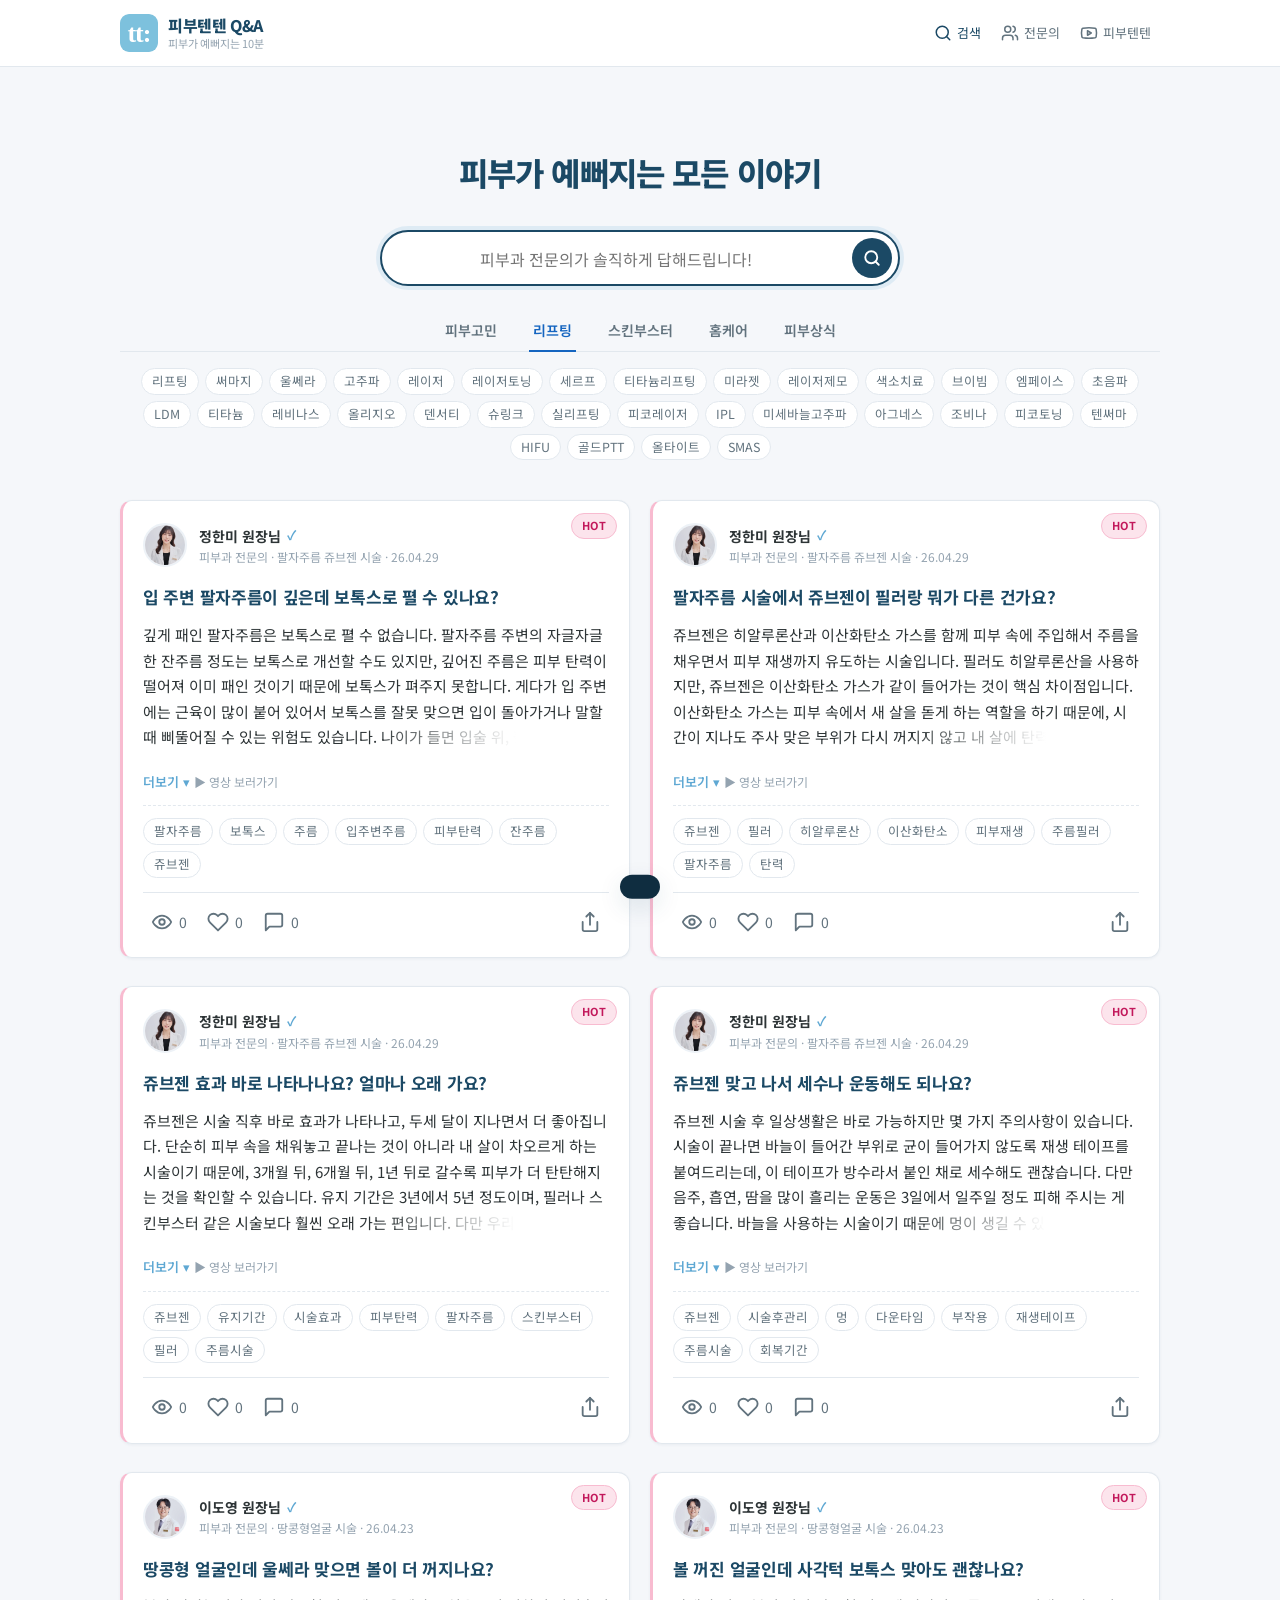
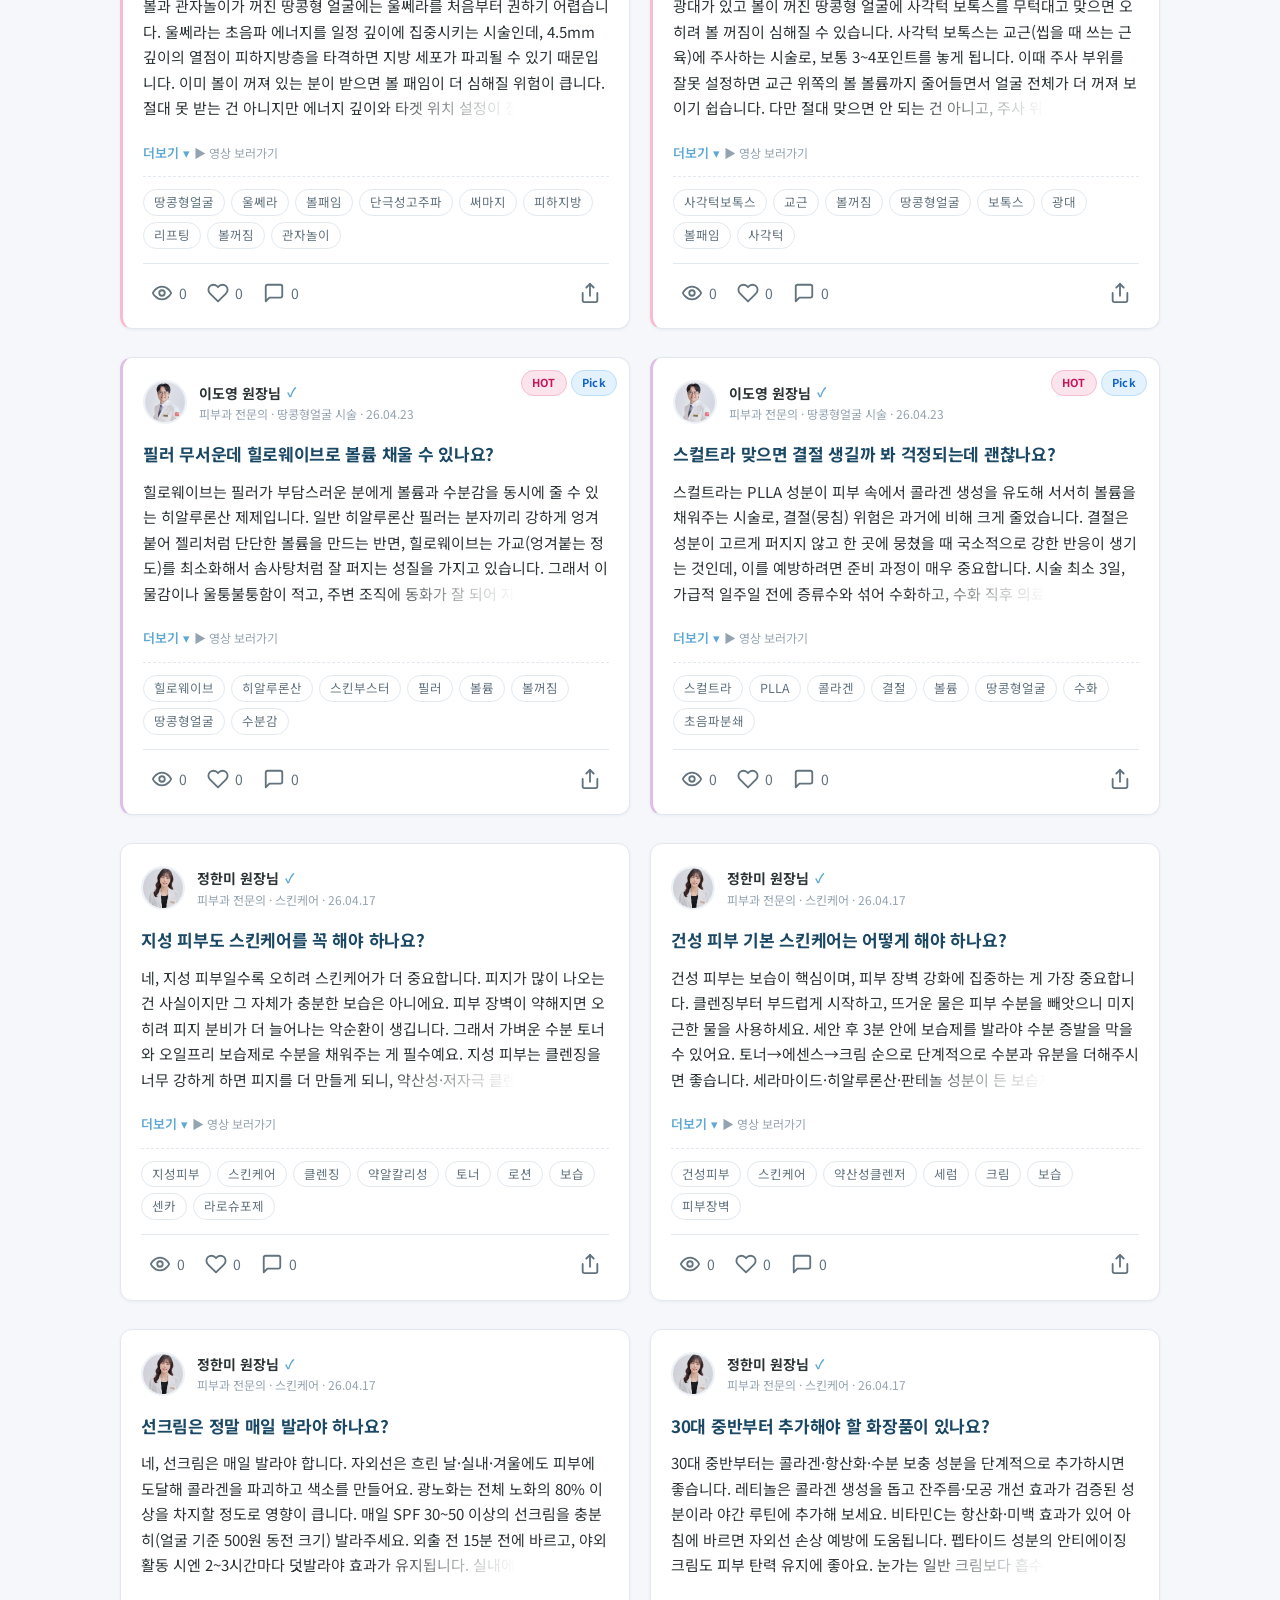
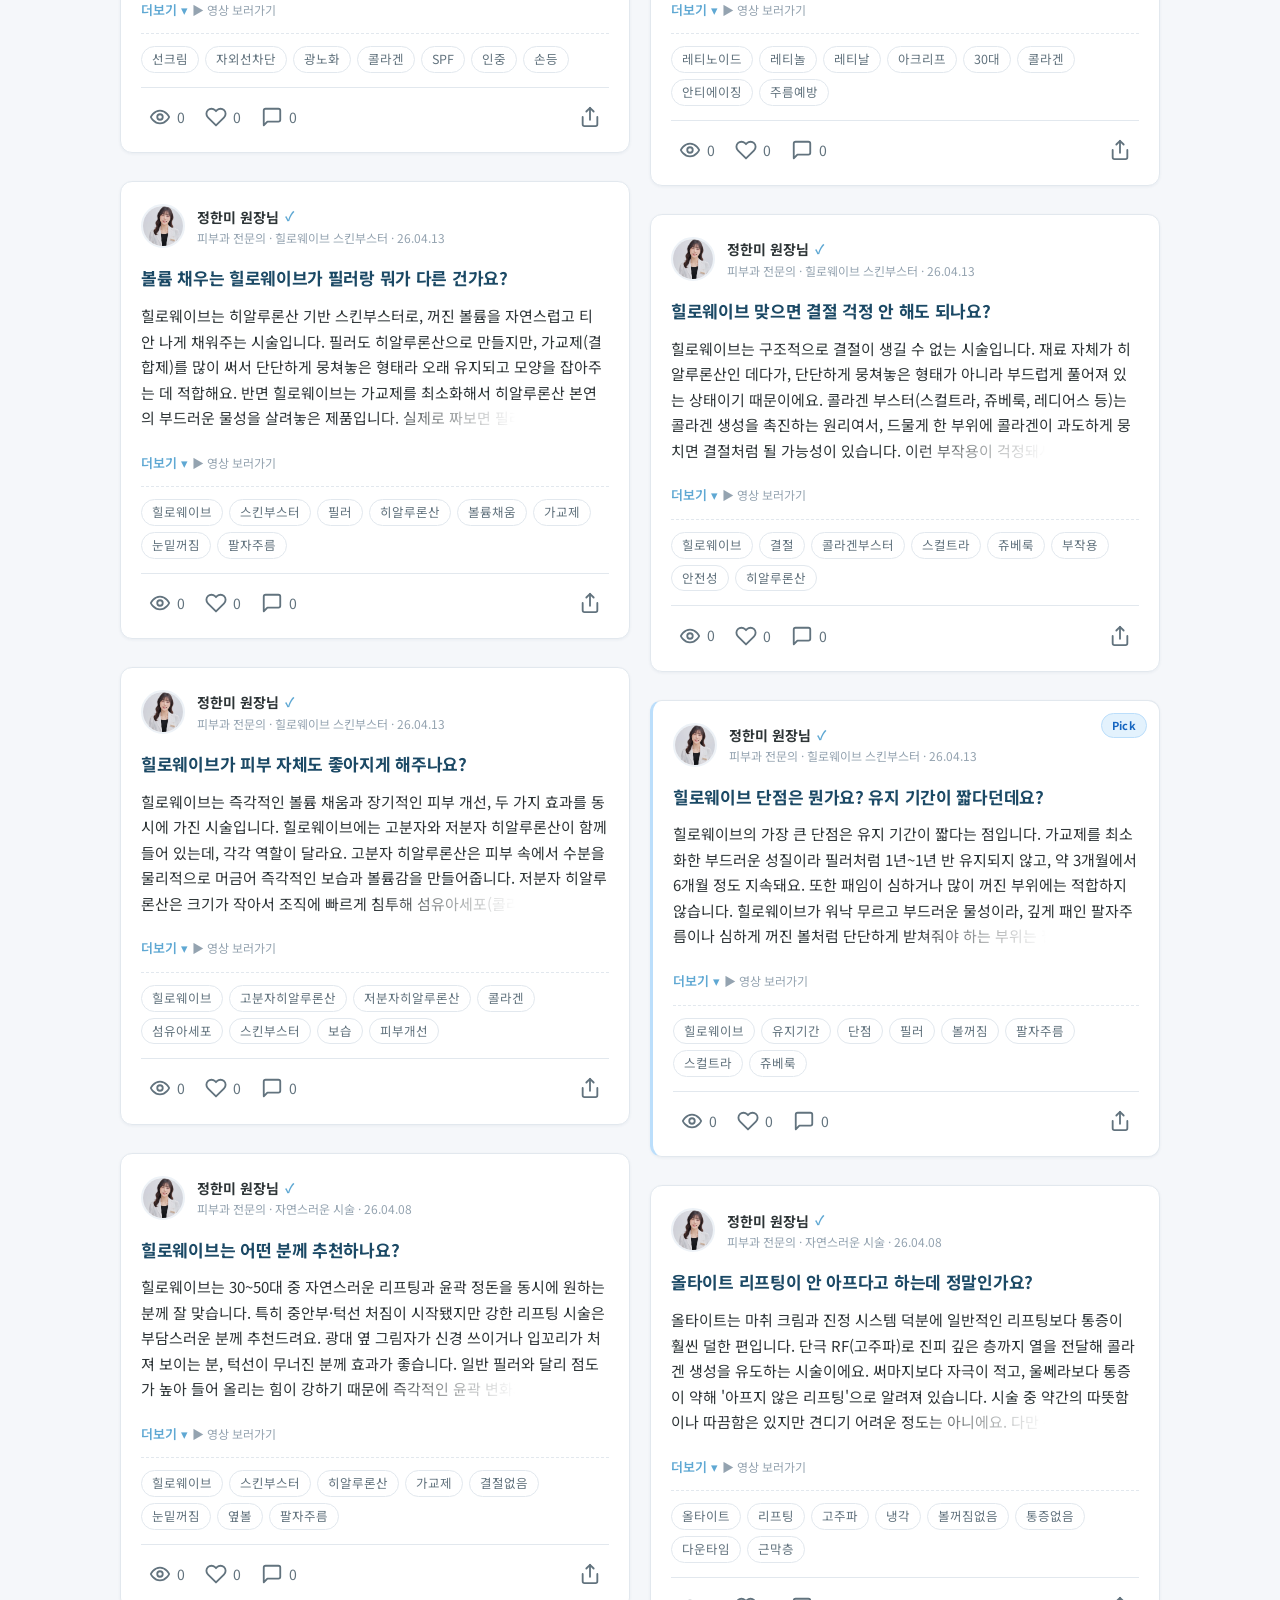
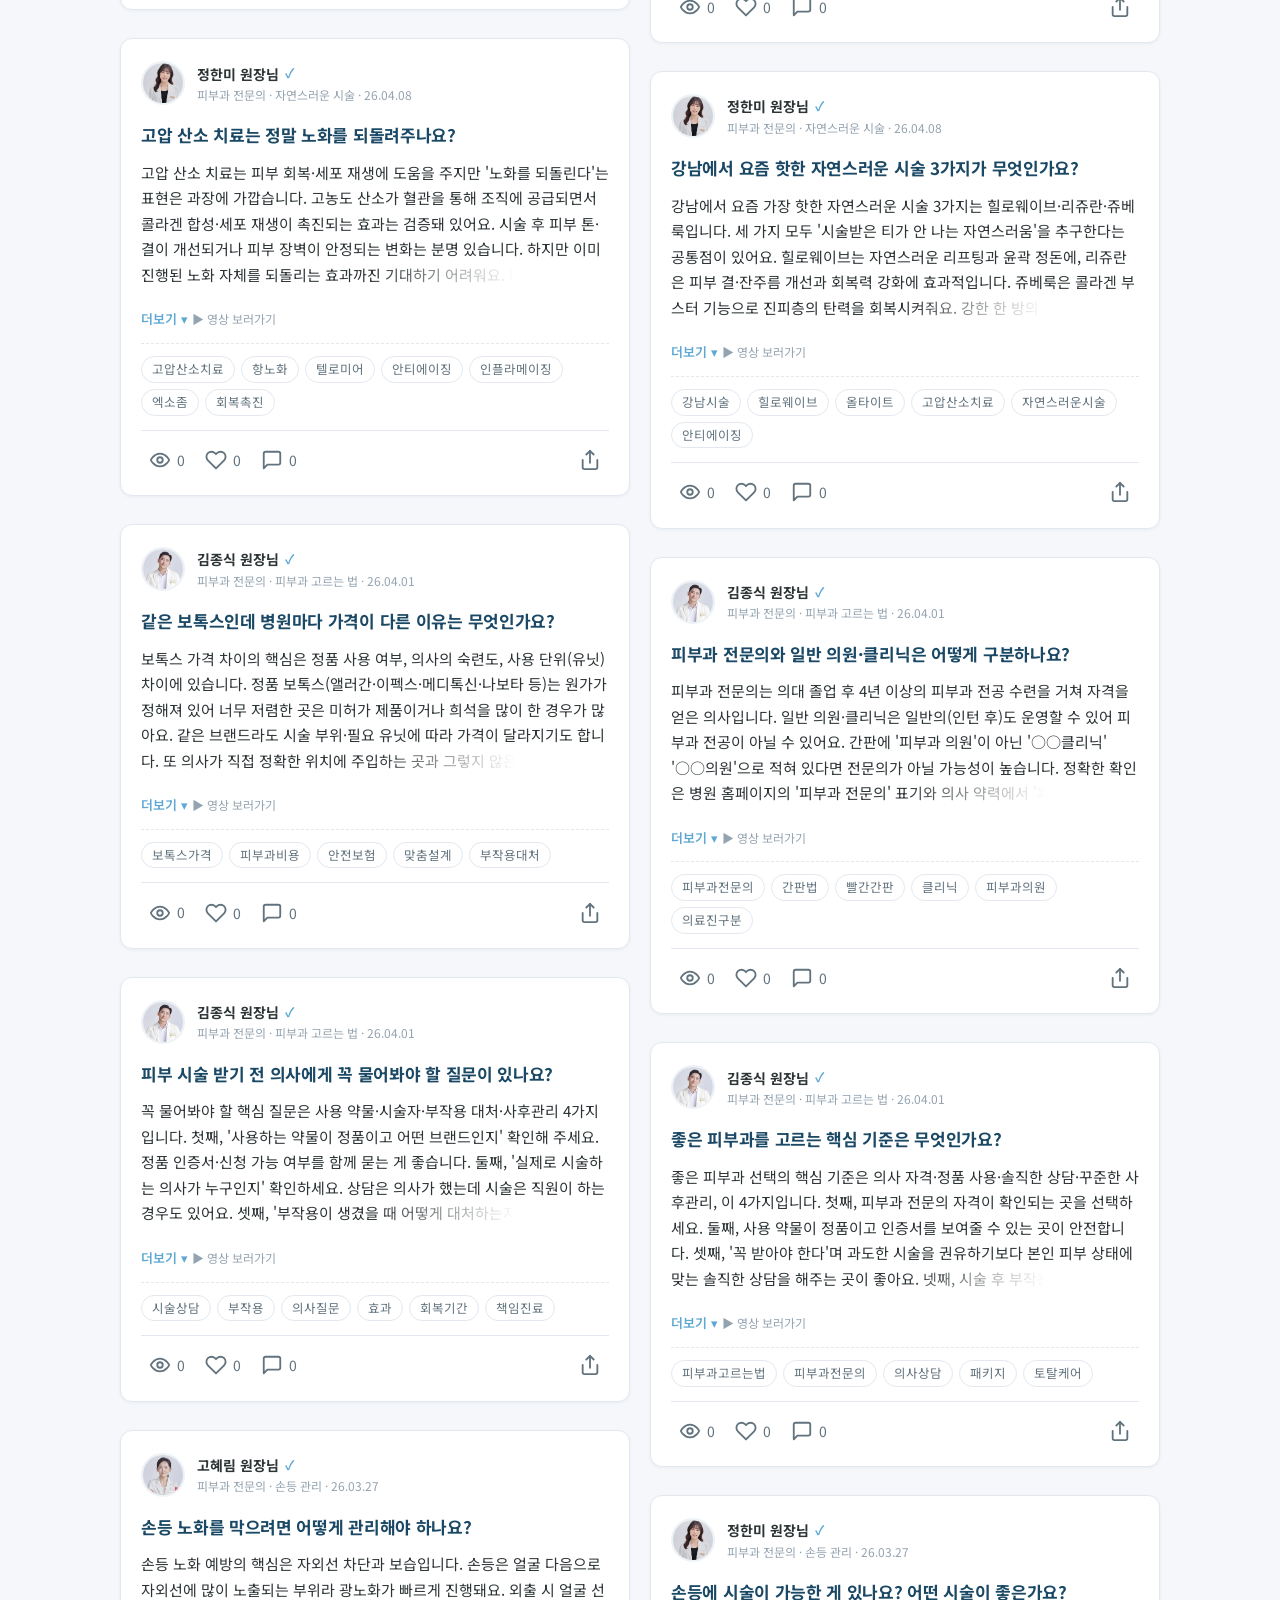
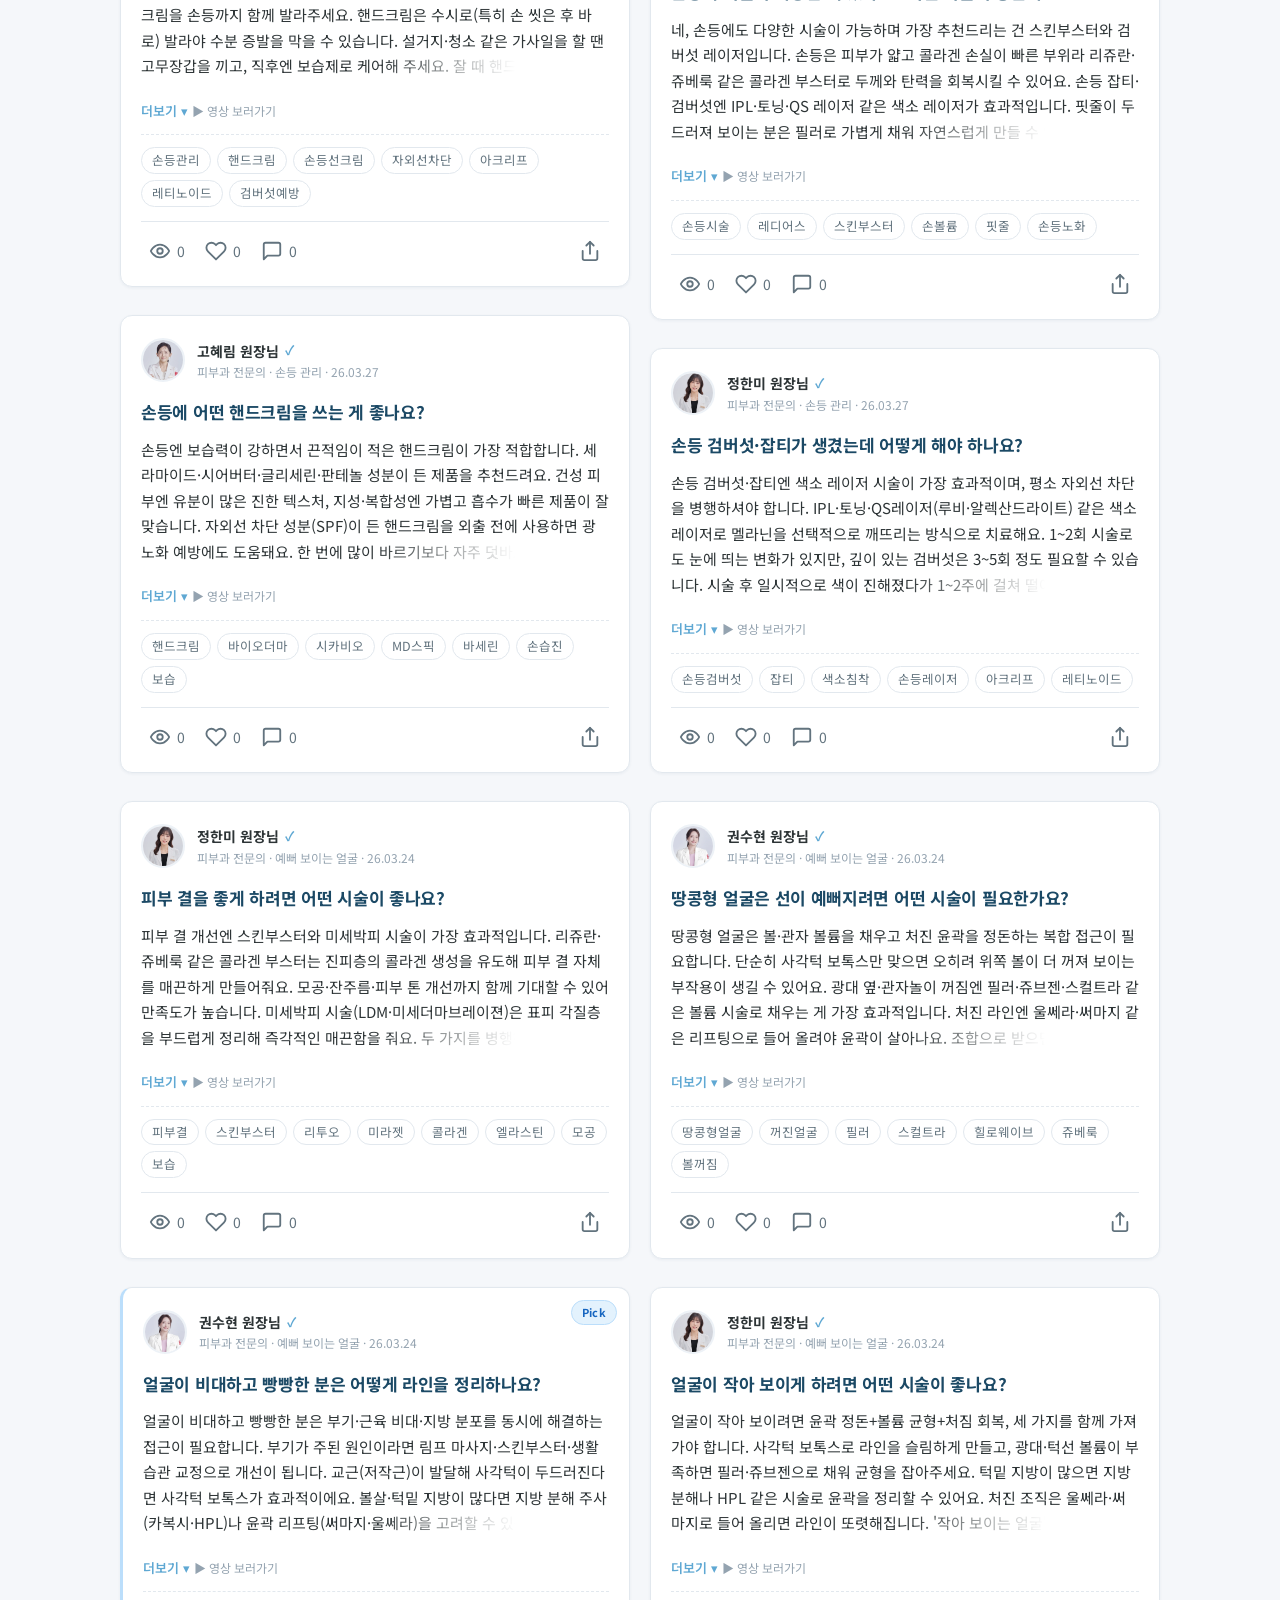
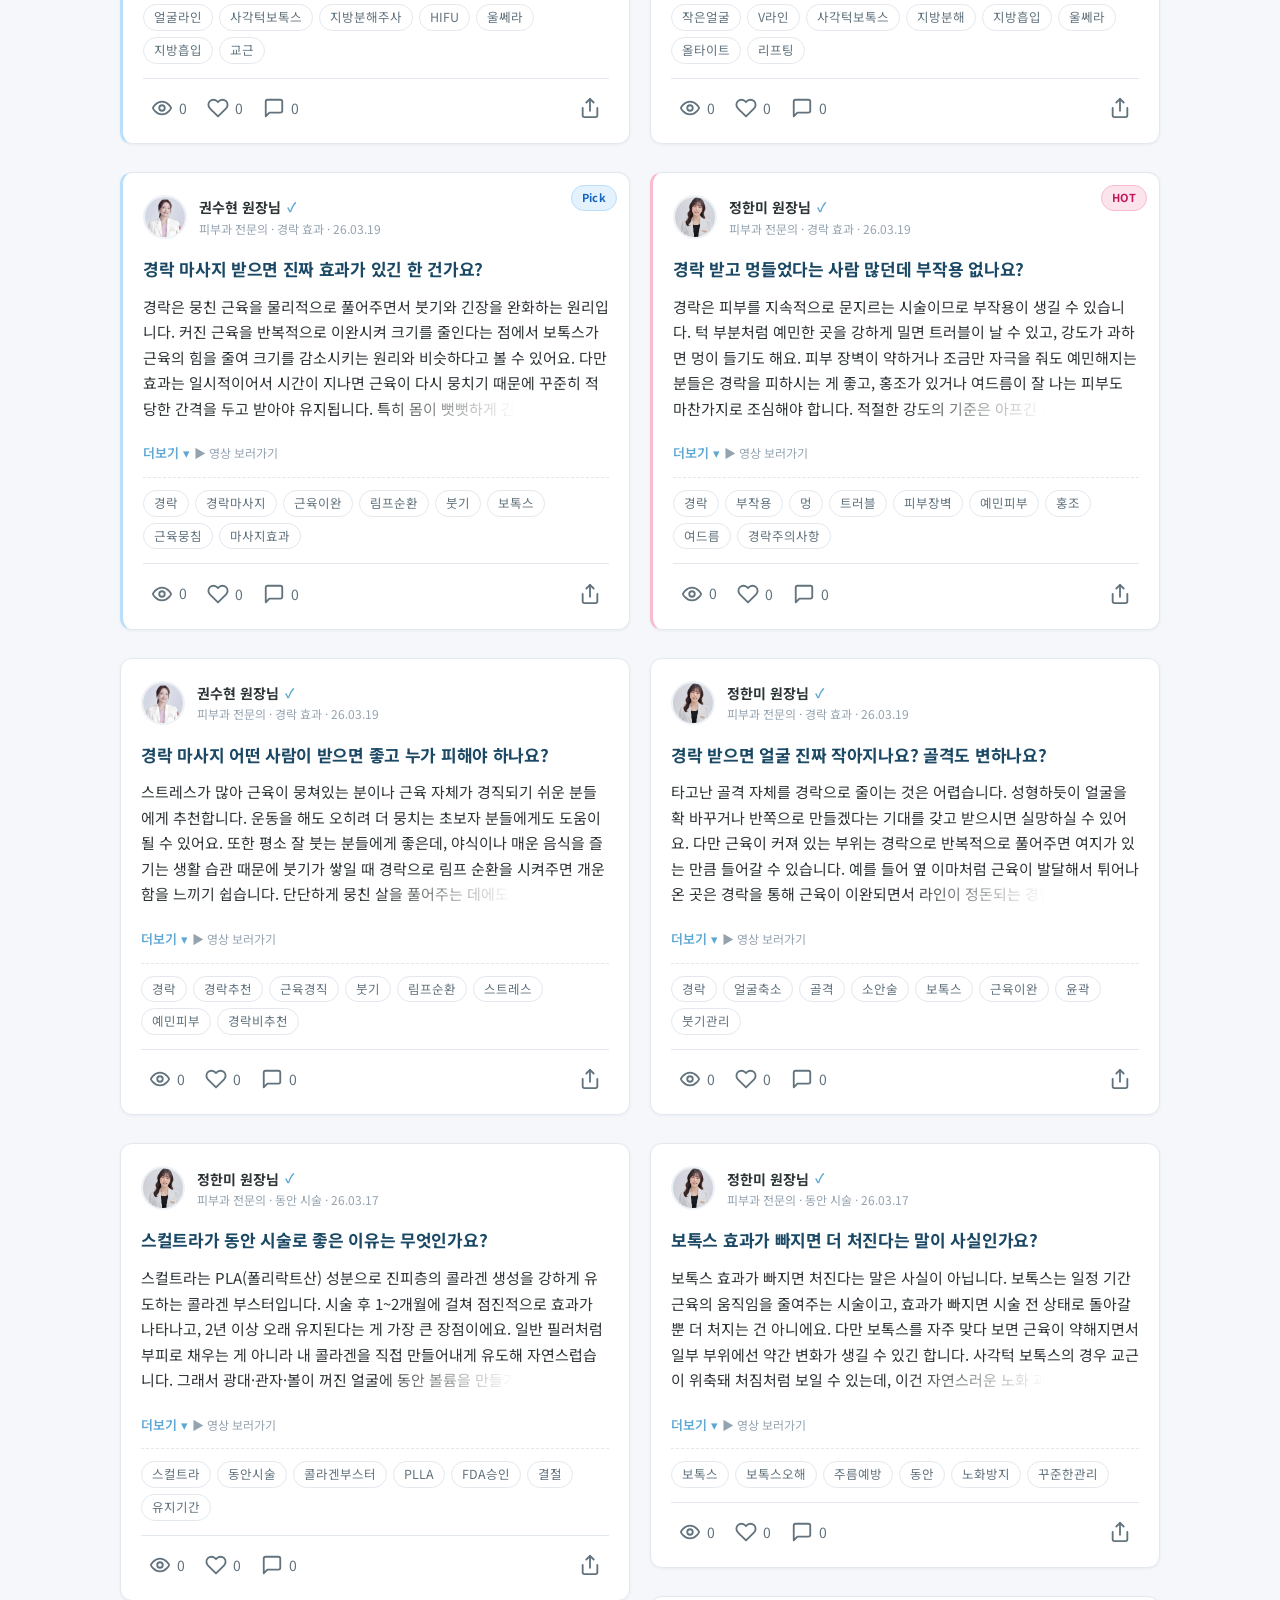
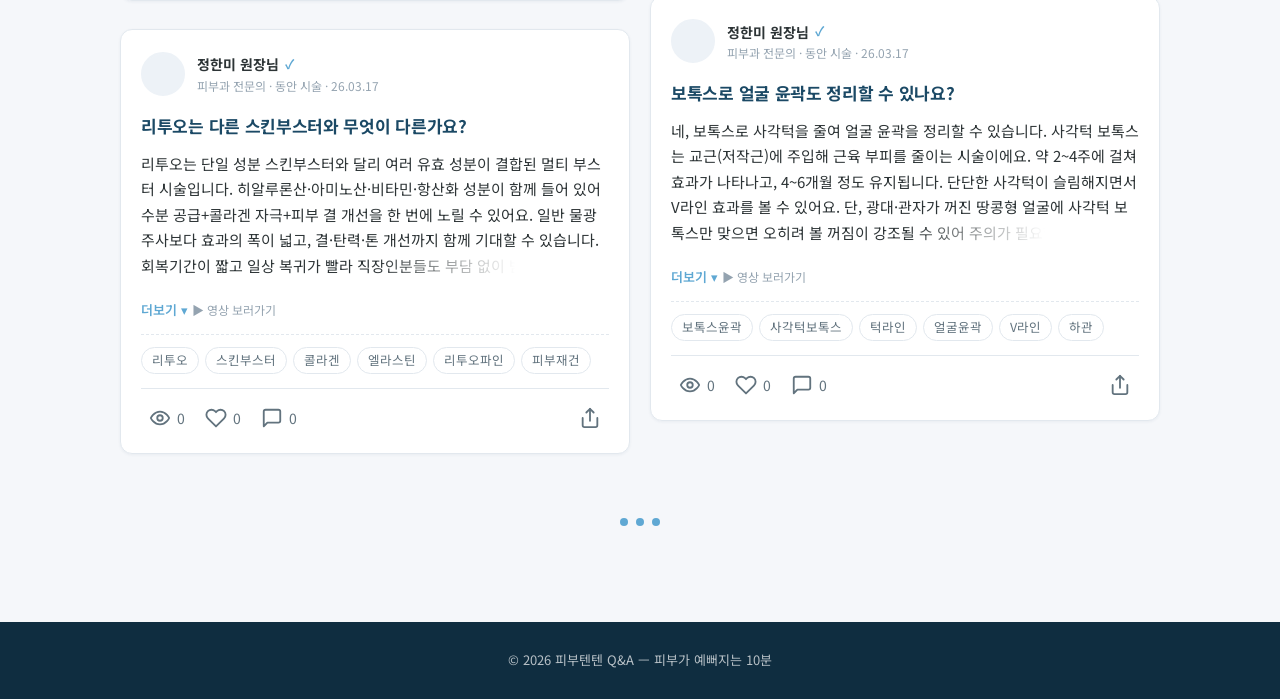
==== commit 7bf218b1: "286개 영상 Q&A 전면 재작성: 사실 충실 + Q 검색자 톤 + 메타 격식체 - 자막 100% 사실 기반 재작성 (의학 정확성 확보) - Q 톤 검색자 친화 디벨롭 62개 (시" ====
--- a/index.html
+++ b/index.html
@@ -30,7 +30,7 @@
   <link rel="preconnect" href="https://fonts.gstatic.com" crossorigin>
   <link href="https://fonts.googleapis.com/css2?family=Noto+Sans+KR:wght@400;500;600;700;800&display=swap" rel="stylesheet">
 
-  <link rel="stylesheet" href="css/style.css?v=84">
+  <link rel="stylesheet" href="css/style.css?v=85">
   <link rel="icon" type="image/svg+xml" href="images/logo.svg">
   <link rel="apple-touch-icon" href="images/logo.svg">
 
@@ -138,8 +138,8 @@
 
   <div class="toast" id="toast"></div>
 
-  <script src="js/data.js?v=84"></script>
-  <script src="js/search.js?v=84"></script>
-  <script src="js/app.js?v=84"></script>
+  <script src="js/data.js?v=85"></script>
+  <script src="js/search.js?v=85"></script>
+  <script src="js/app.js?v=85"></script>
 </body>
 </html>
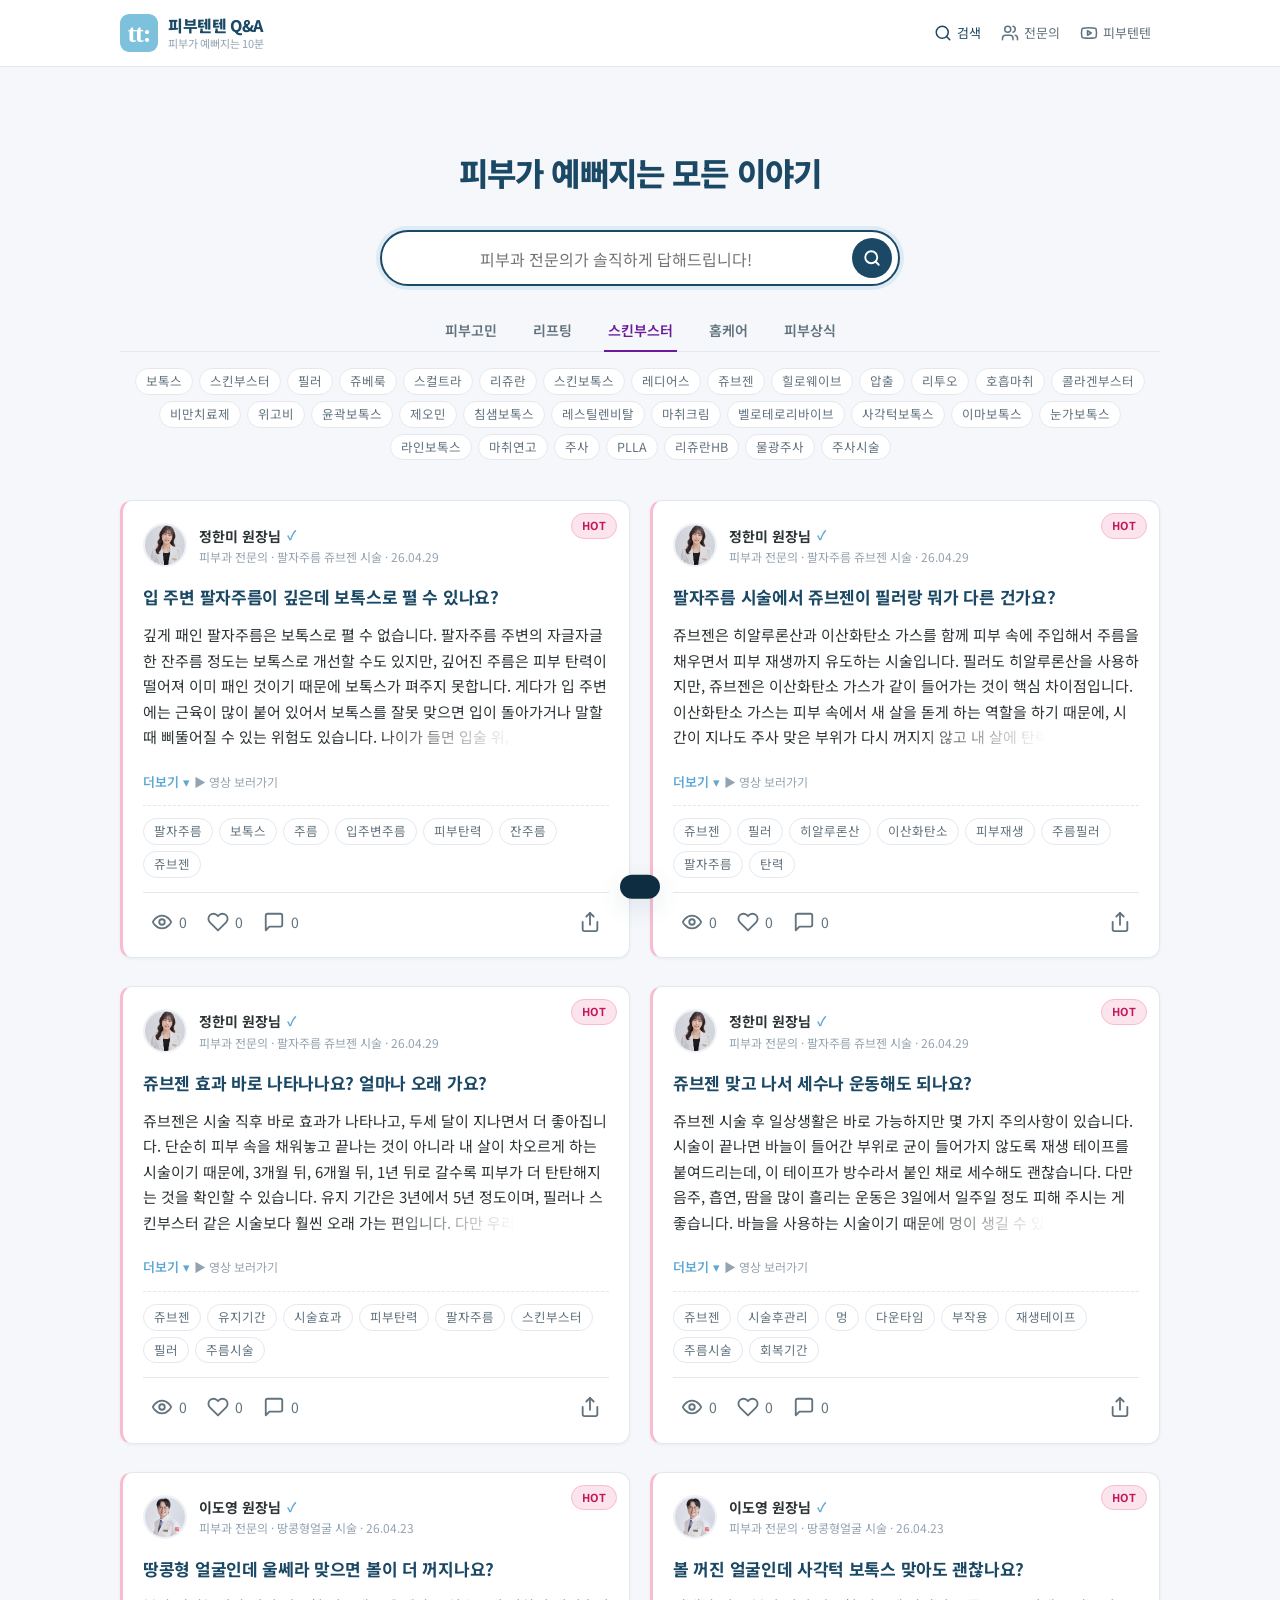
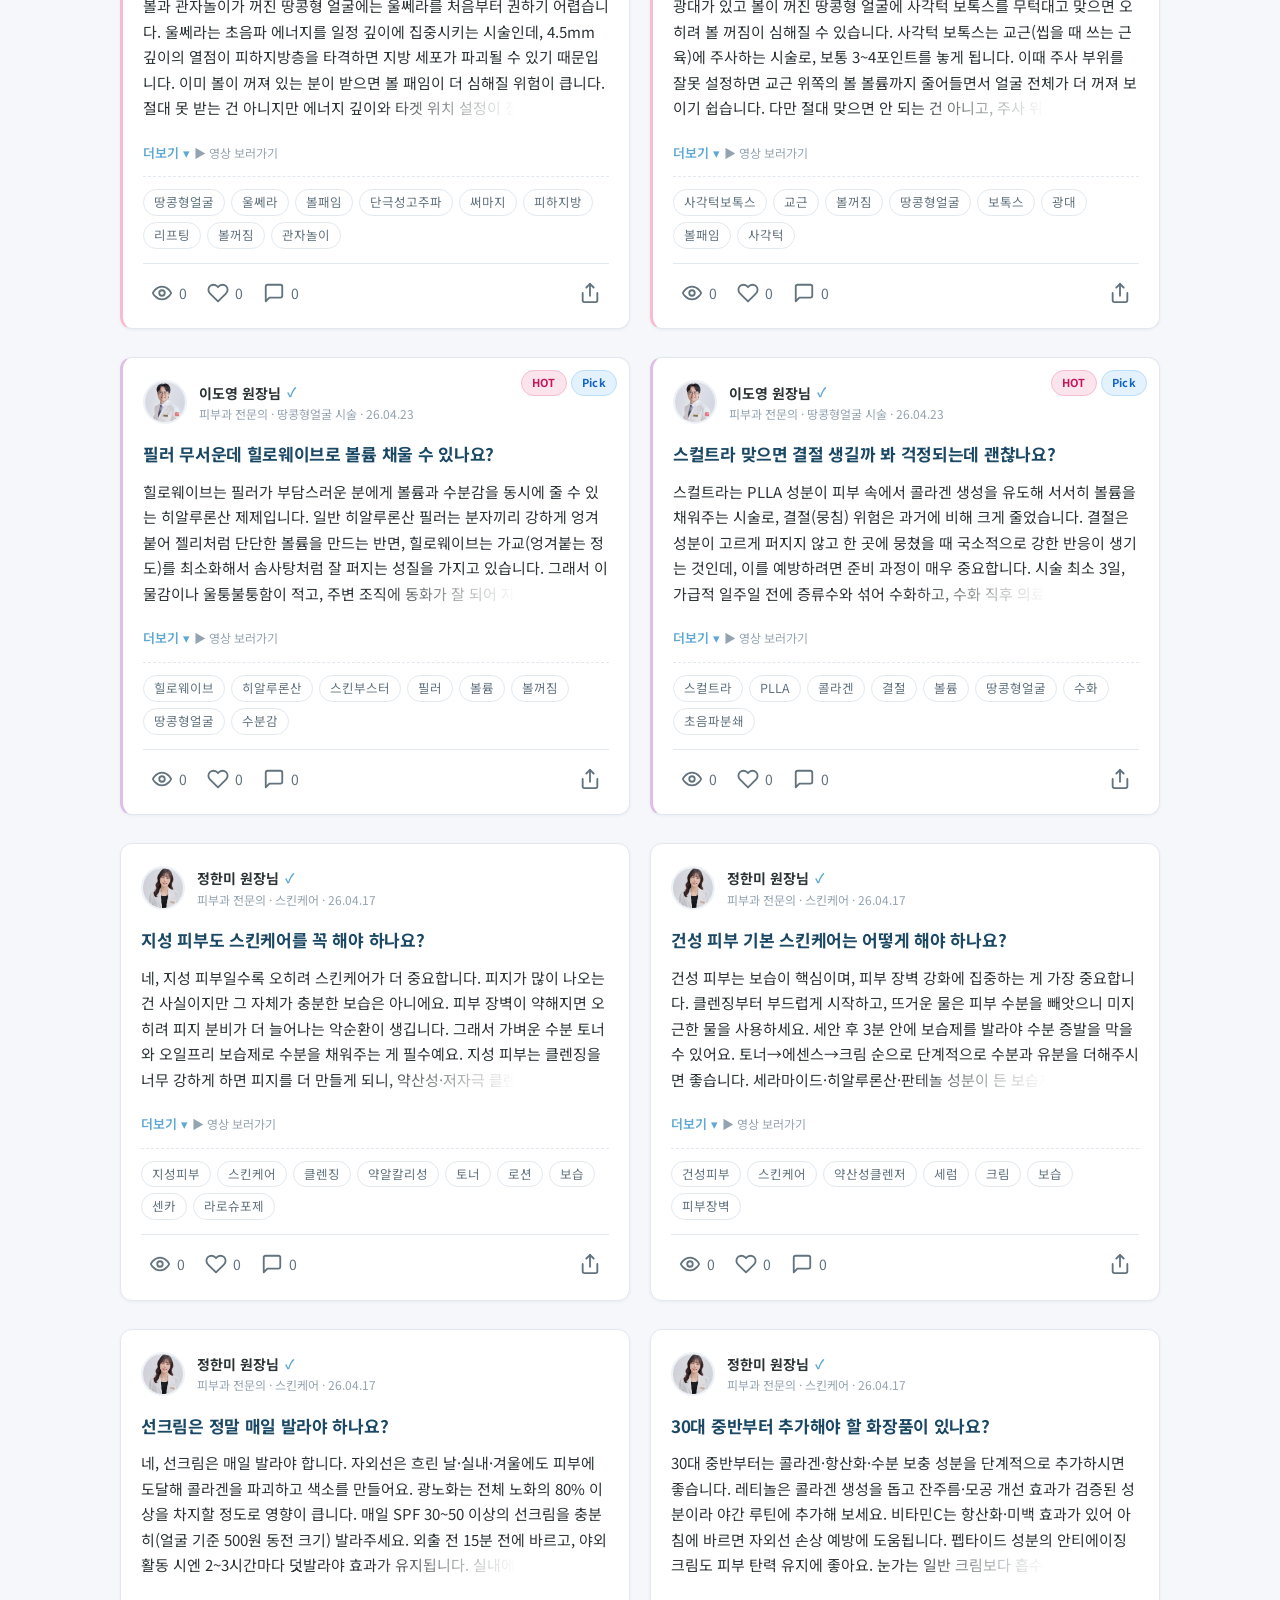
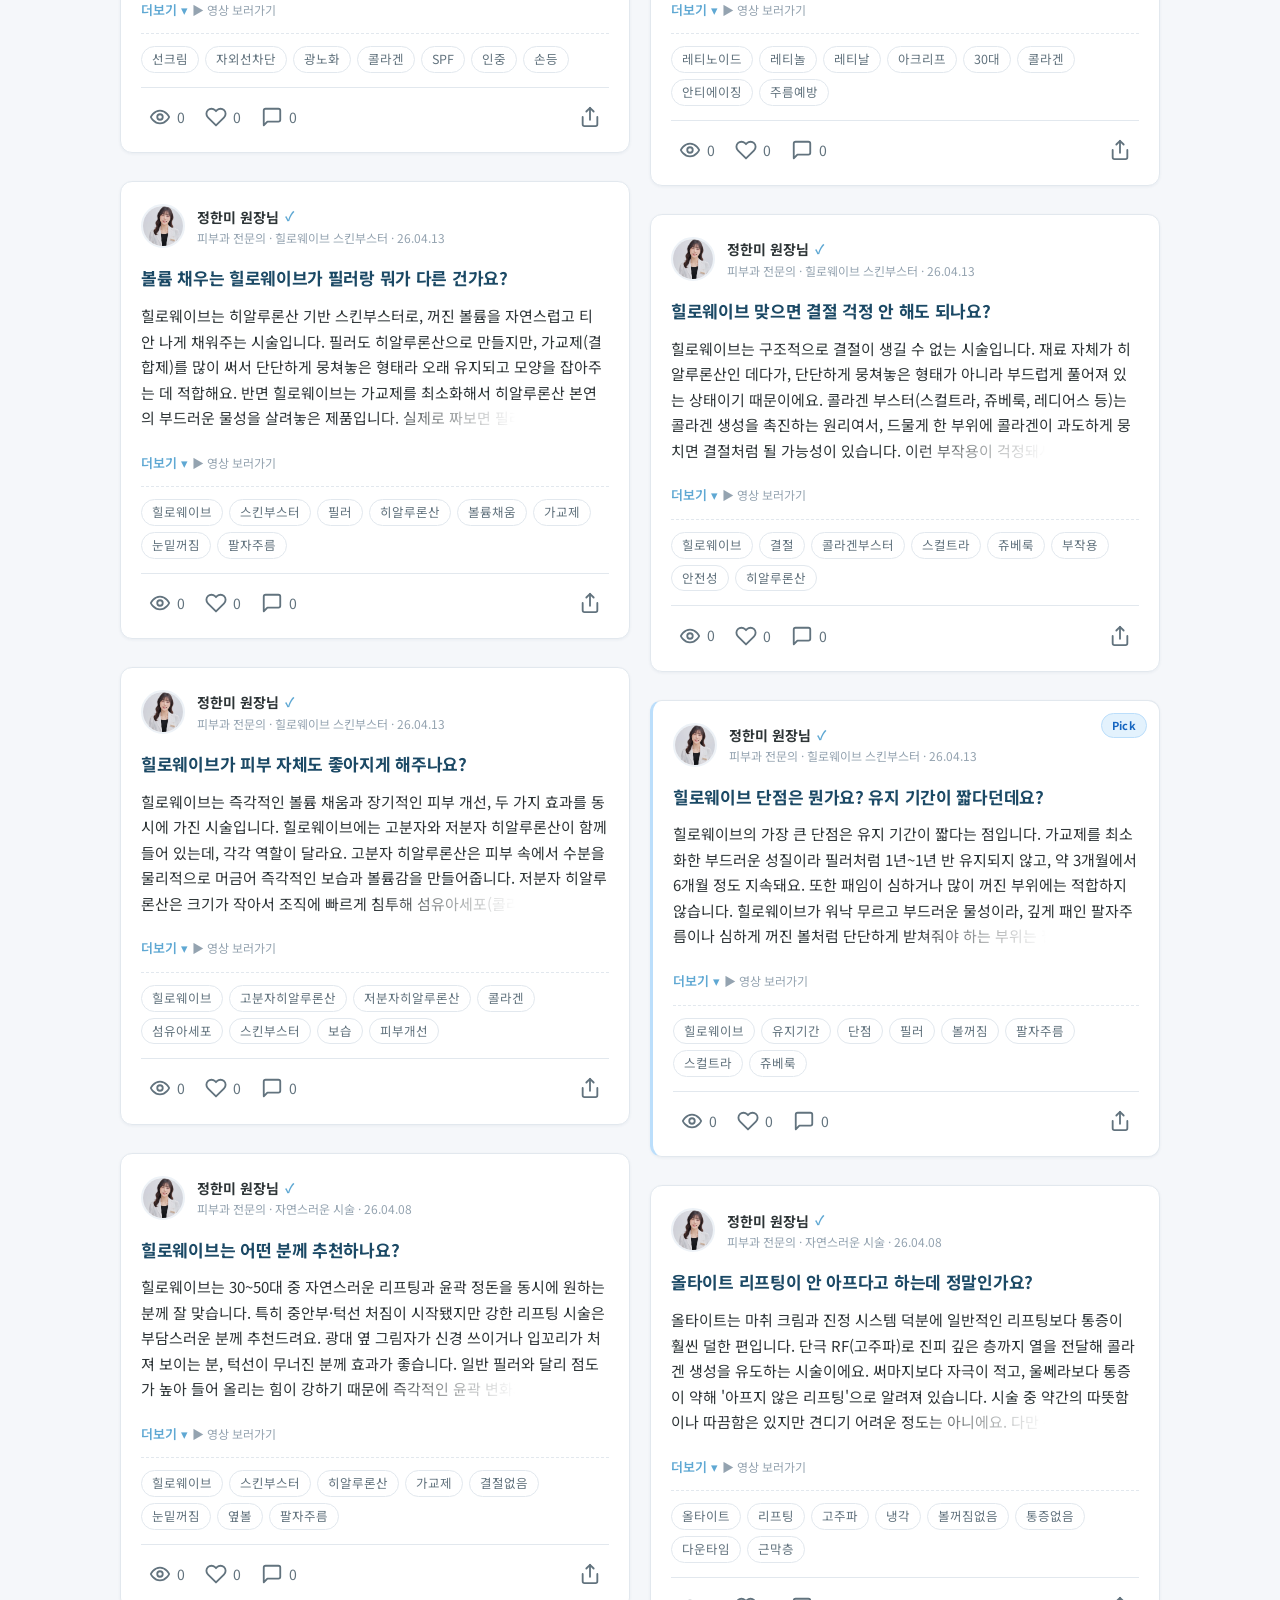
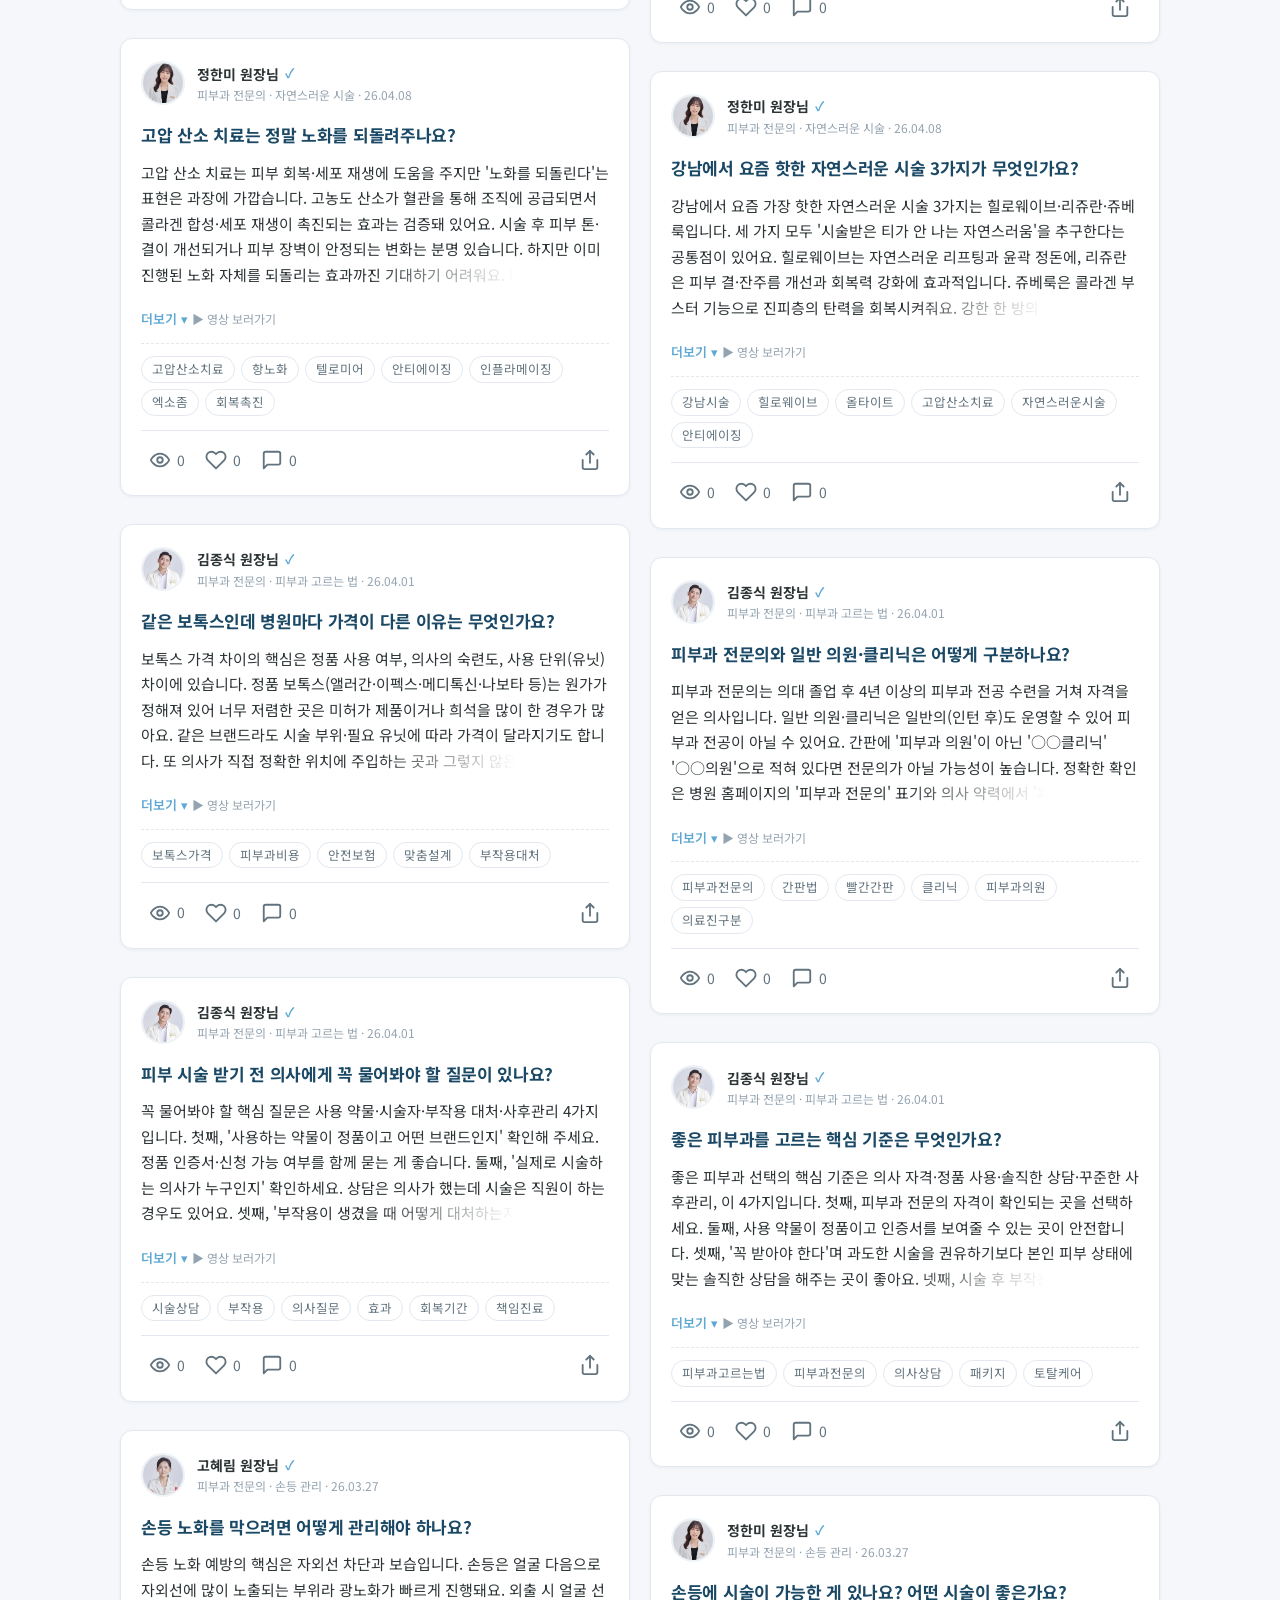
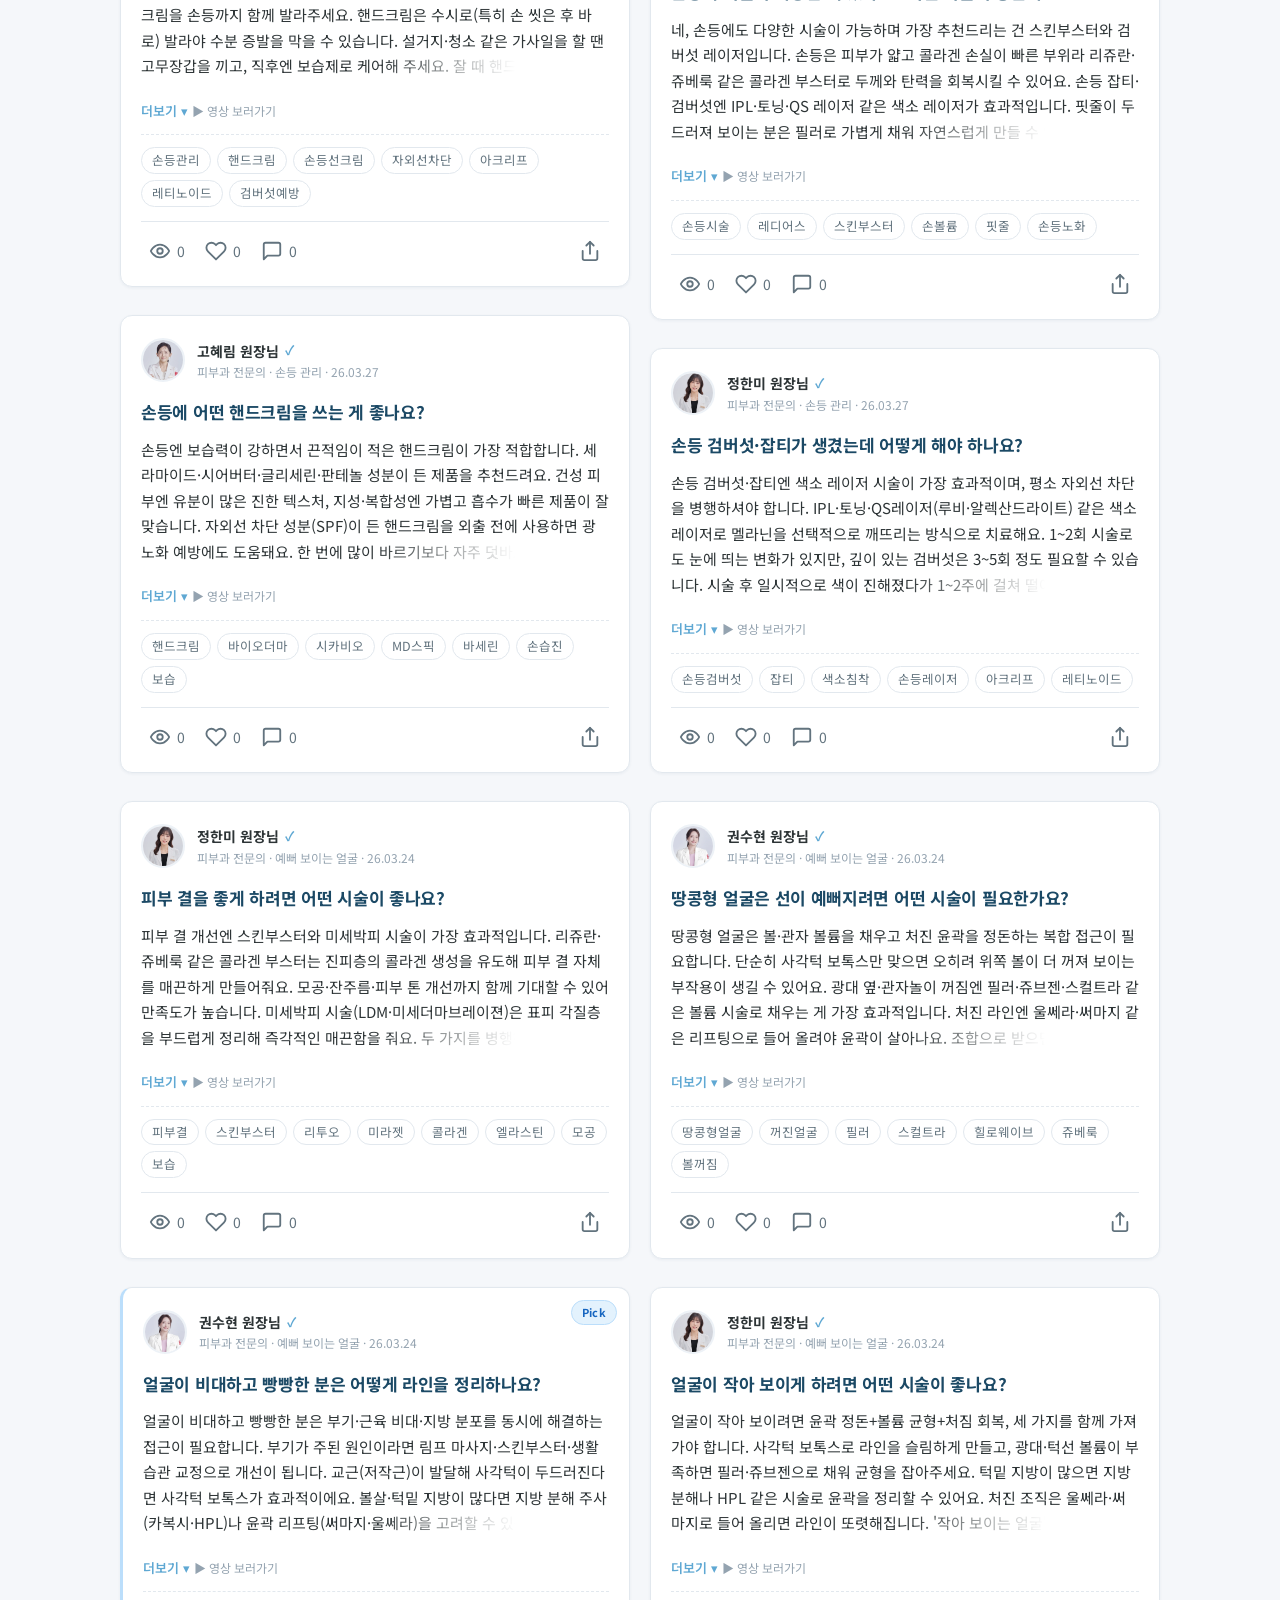
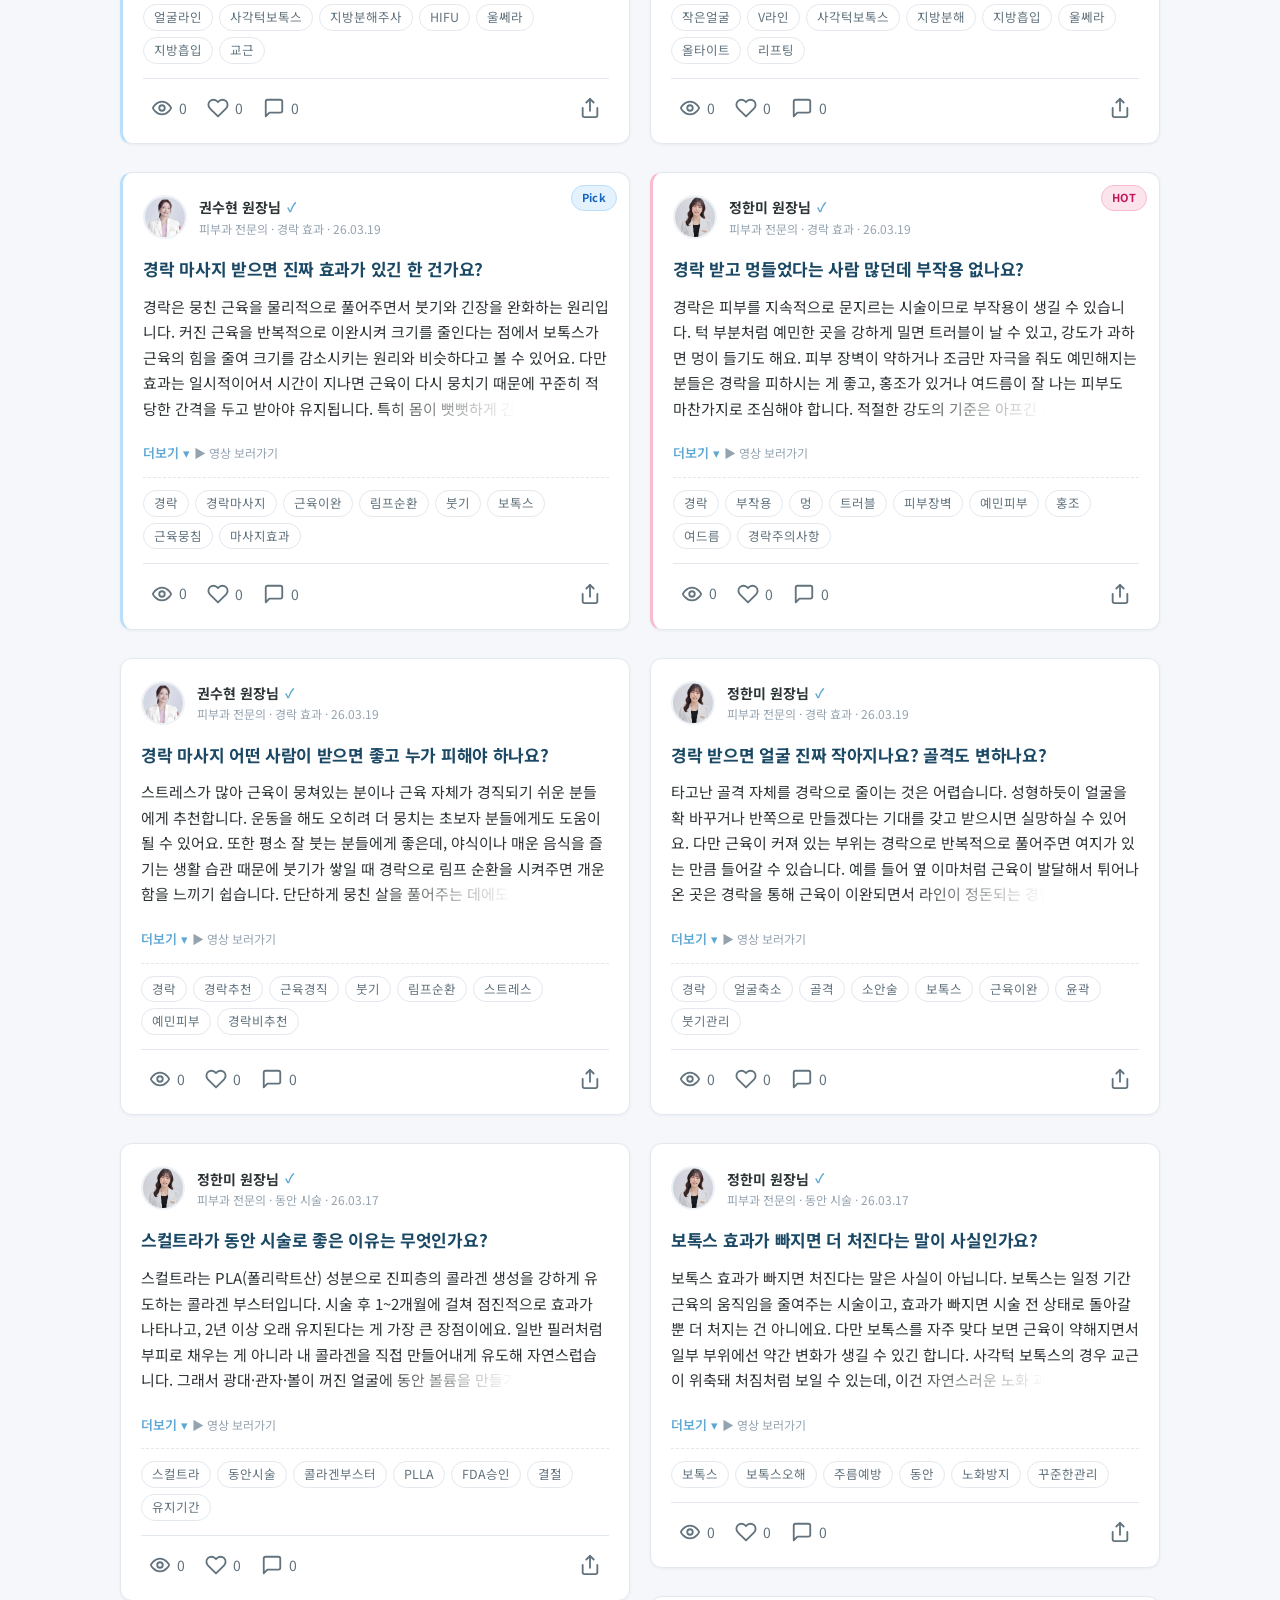
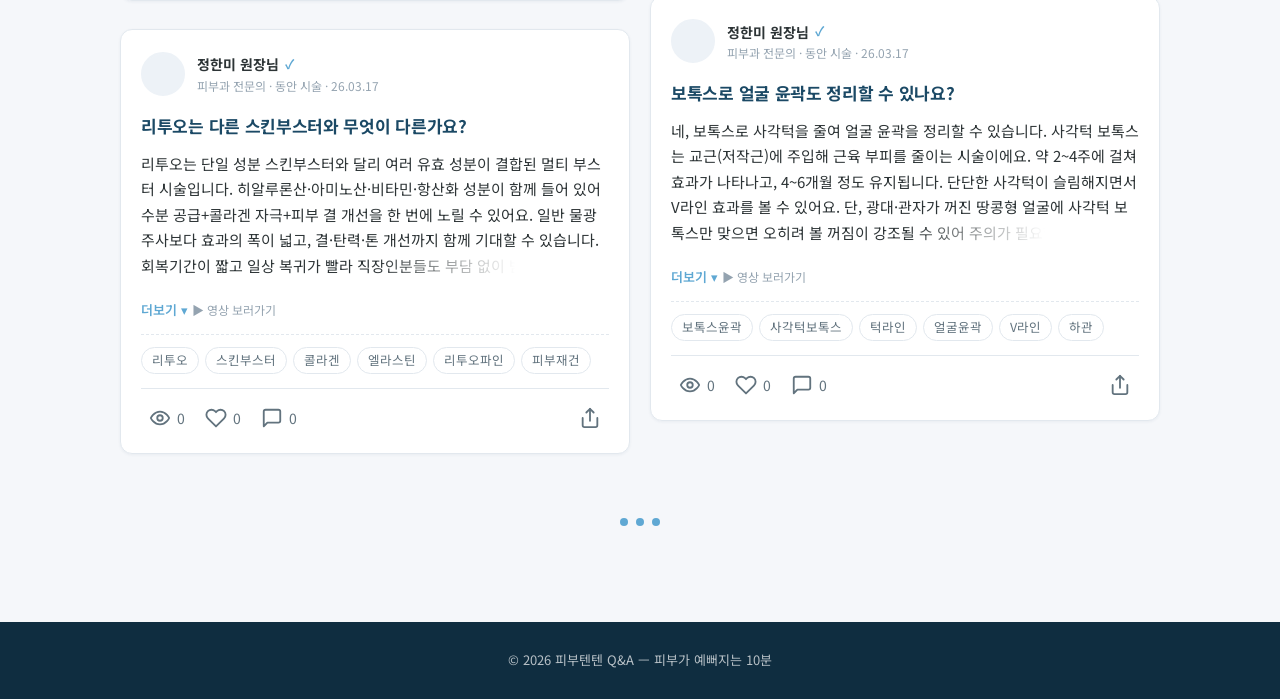
==== commit 0f41250c: "공유 버튼: 데스크탑 링크 복사 / 모바일 OS 공유 시트 분리 - 모바일 UA(Android/iPhone/iPad/iPod/Mobile) 감지 시에만 navigator.share" ====
--- a/index.html
+++ b/index.html
@@ -30,7 +30,7 @@
   <link rel="preconnect" href="https://fonts.gstatic.com" crossorigin>
   <link href="https://fonts.googleapis.com/css2?family=Noto+Sans+KR:wght@400;500;600;700;800&display=swap" rel="stylesheet">
 
-  <link rel="stylesheet" href="css/style.css?v=85">
+  <link rel="stylesheet" href="css/style.css?v=86">
   <link rel="icon" type="image/svg+xml" href="images/logo.svg">
   <link rel="apple-touch-icon" href="images/logo.svg">
 
@@ -138,8 +138,8 @@
 
   <div class="toast" id="toast"></div>
 
-  <script src="js/data.js?v=85"></script>
-  <script src="js/search.js?v=85"></script>
-  <script src="js/app.js?v=85"></script>
+  <script src="js/data.js?v=86"></script>
+  <script src="js/search.js?v=86"></script>
+  <script src="js/app.js?v=86"></script>
 </body>
 </html>
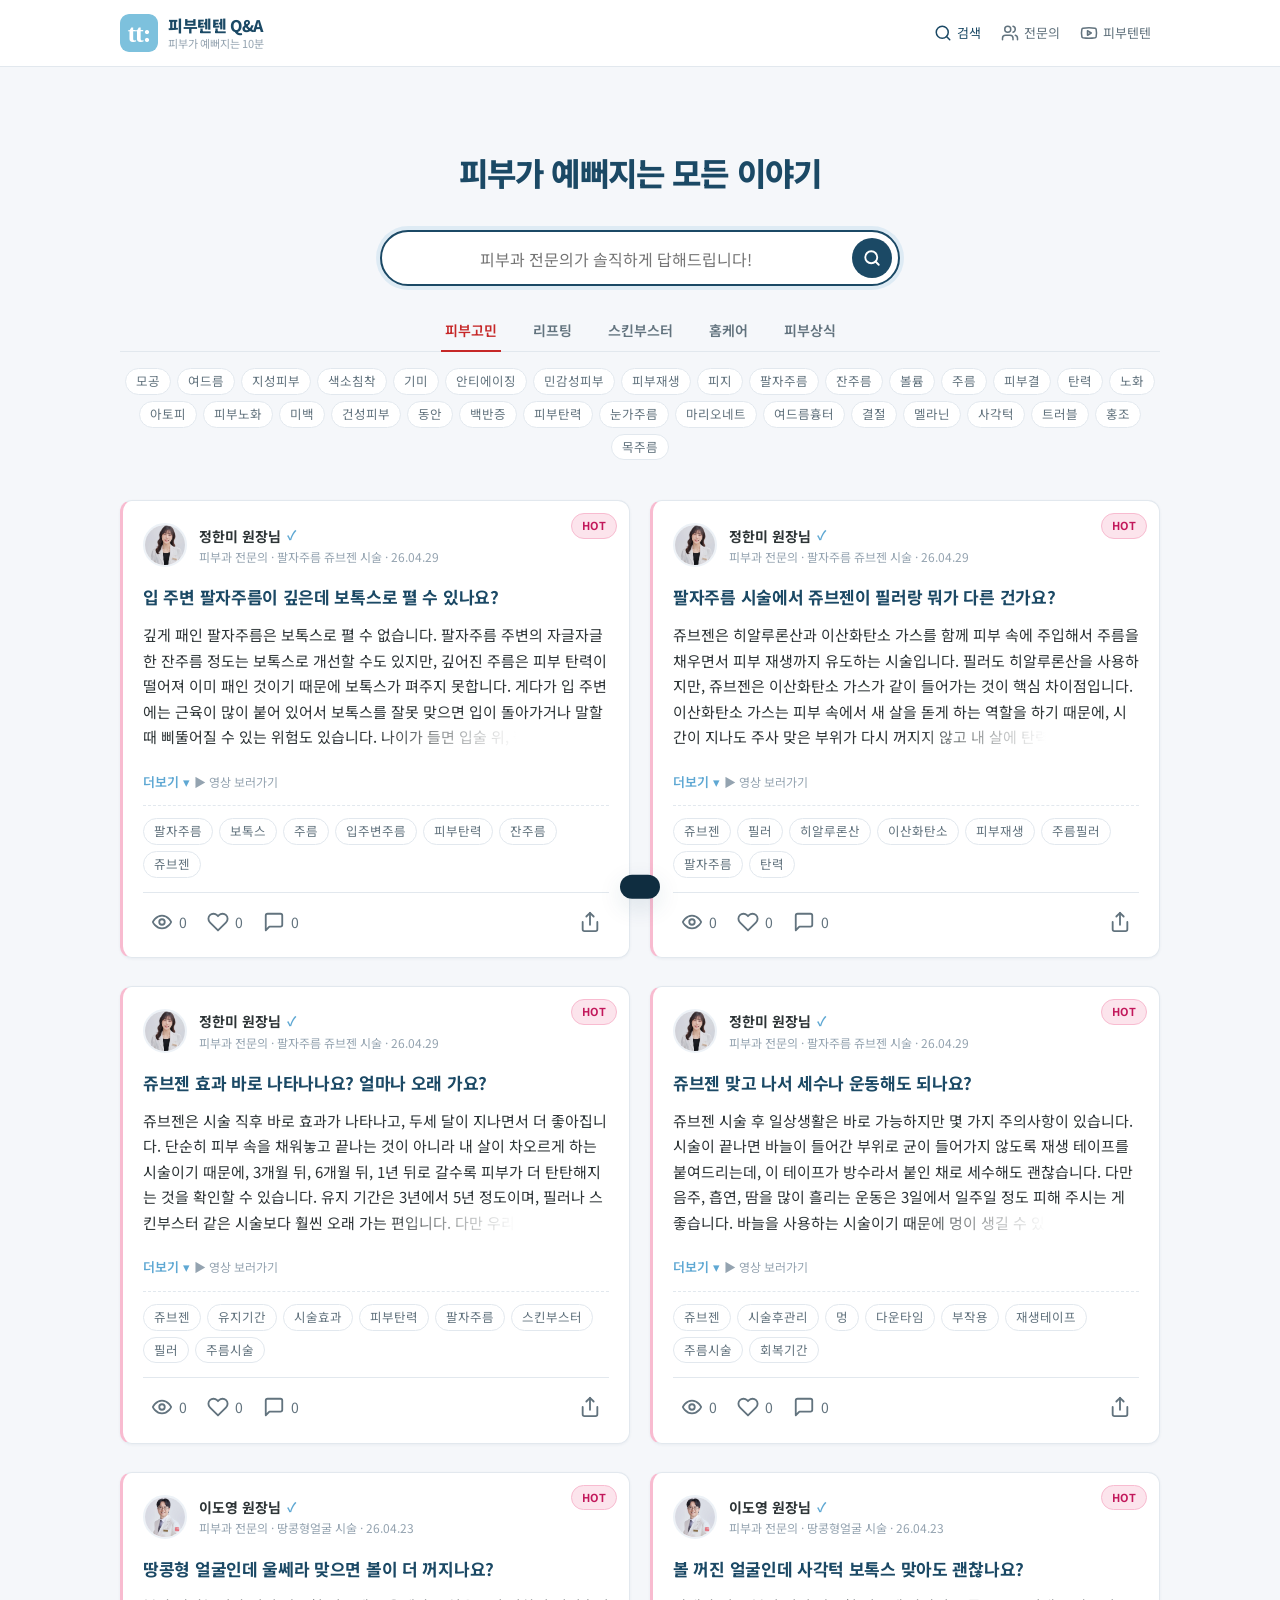
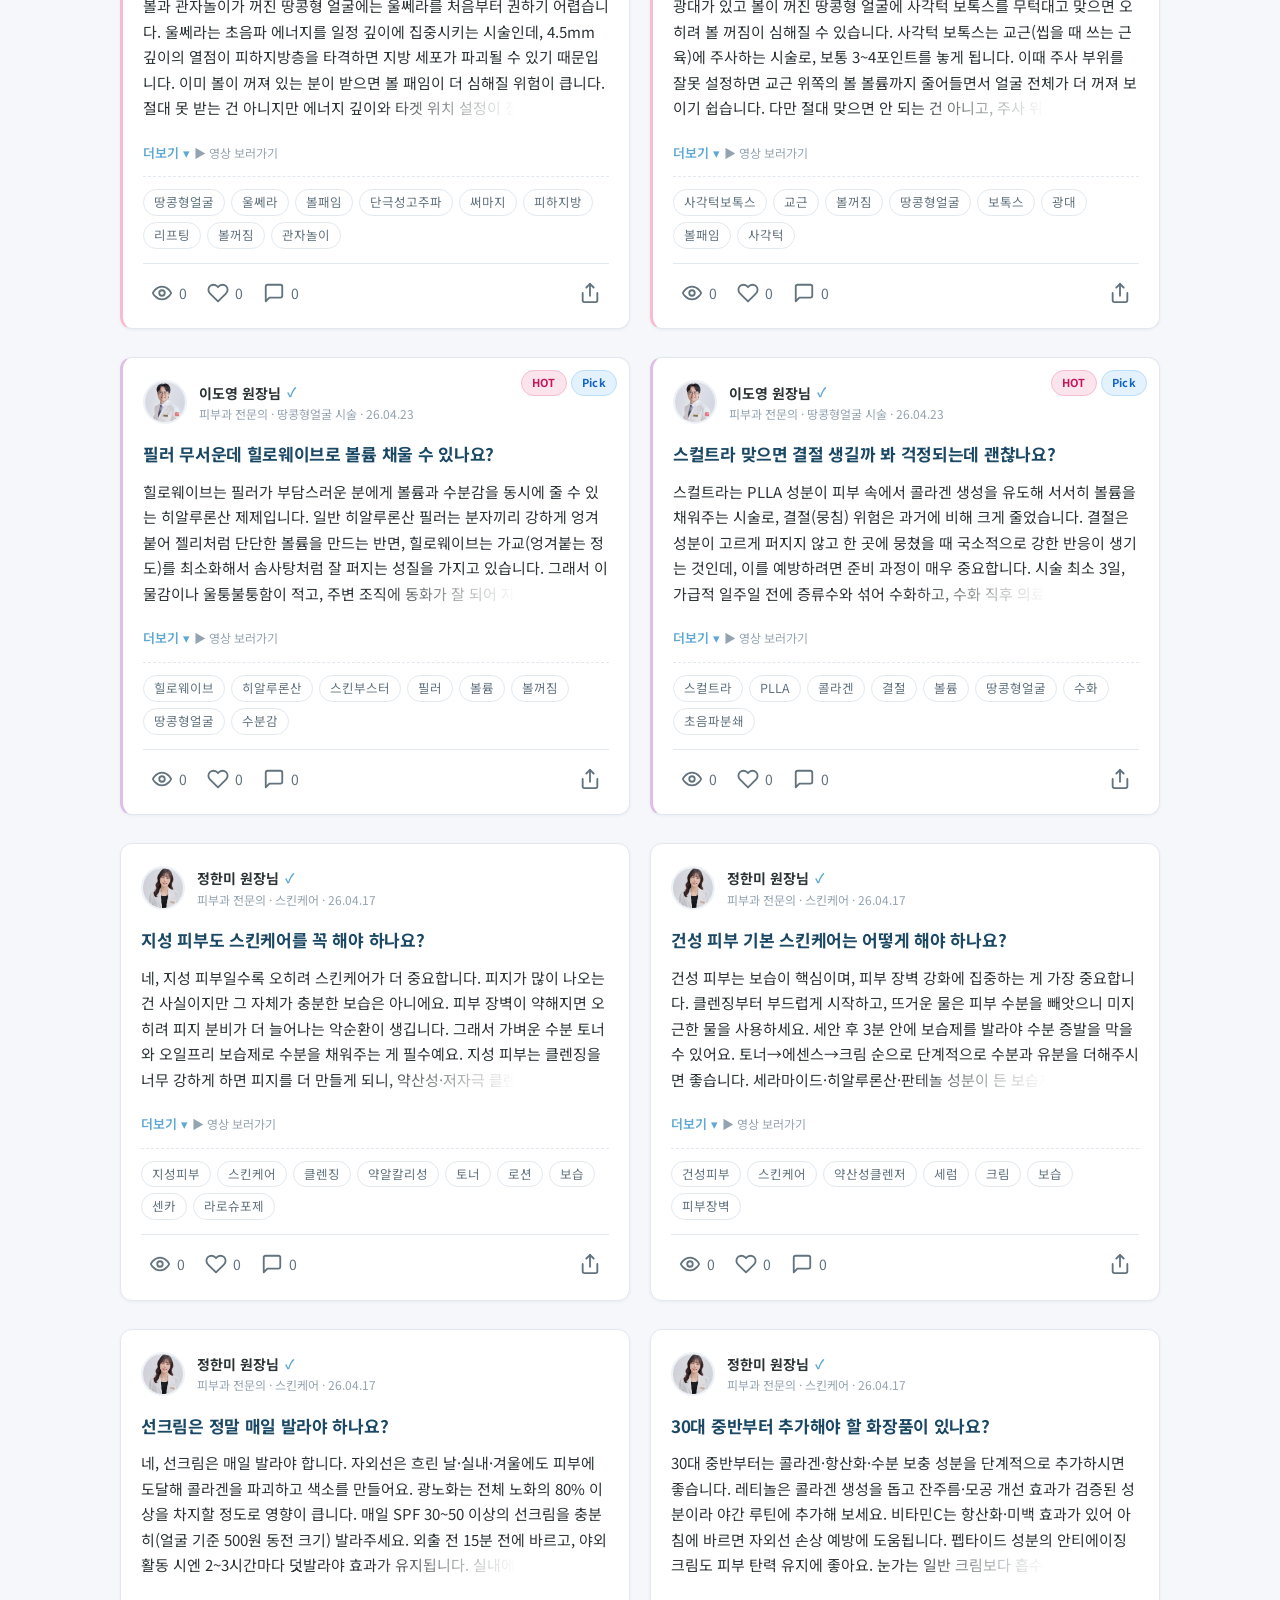
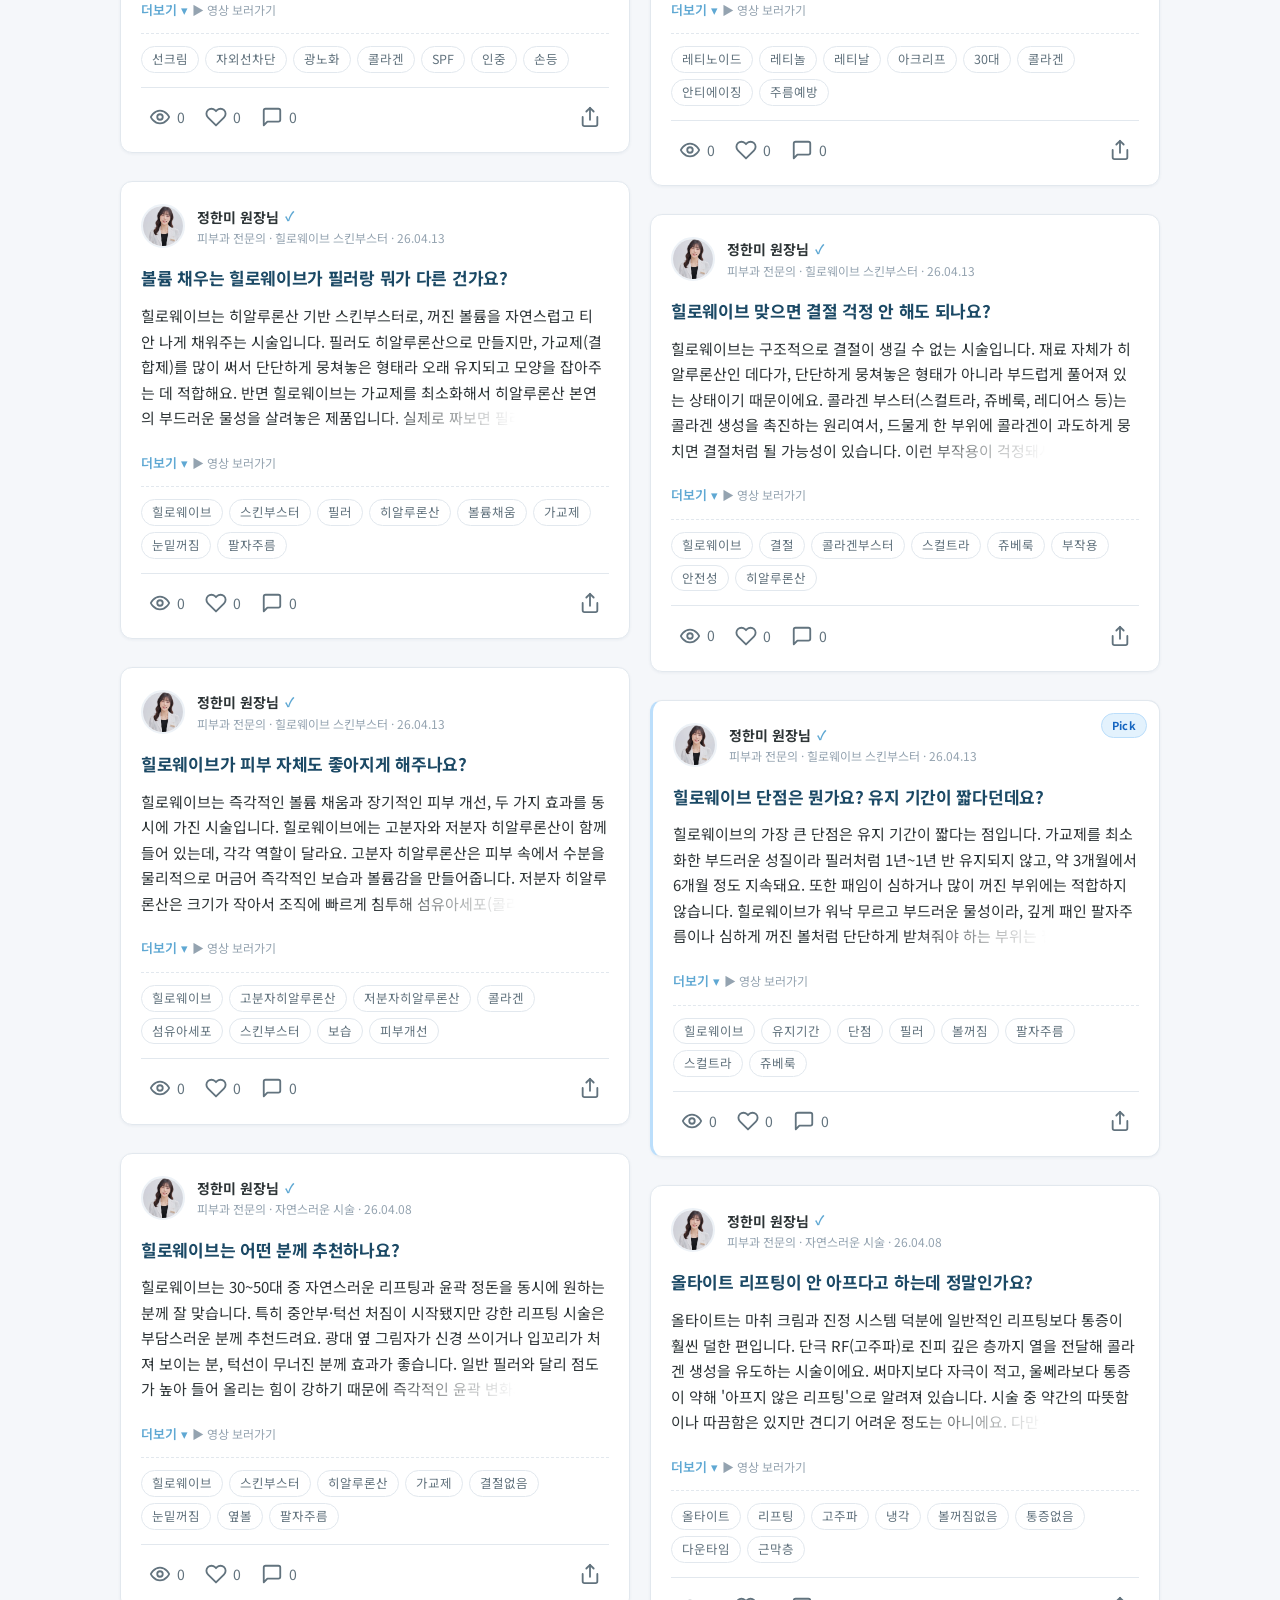
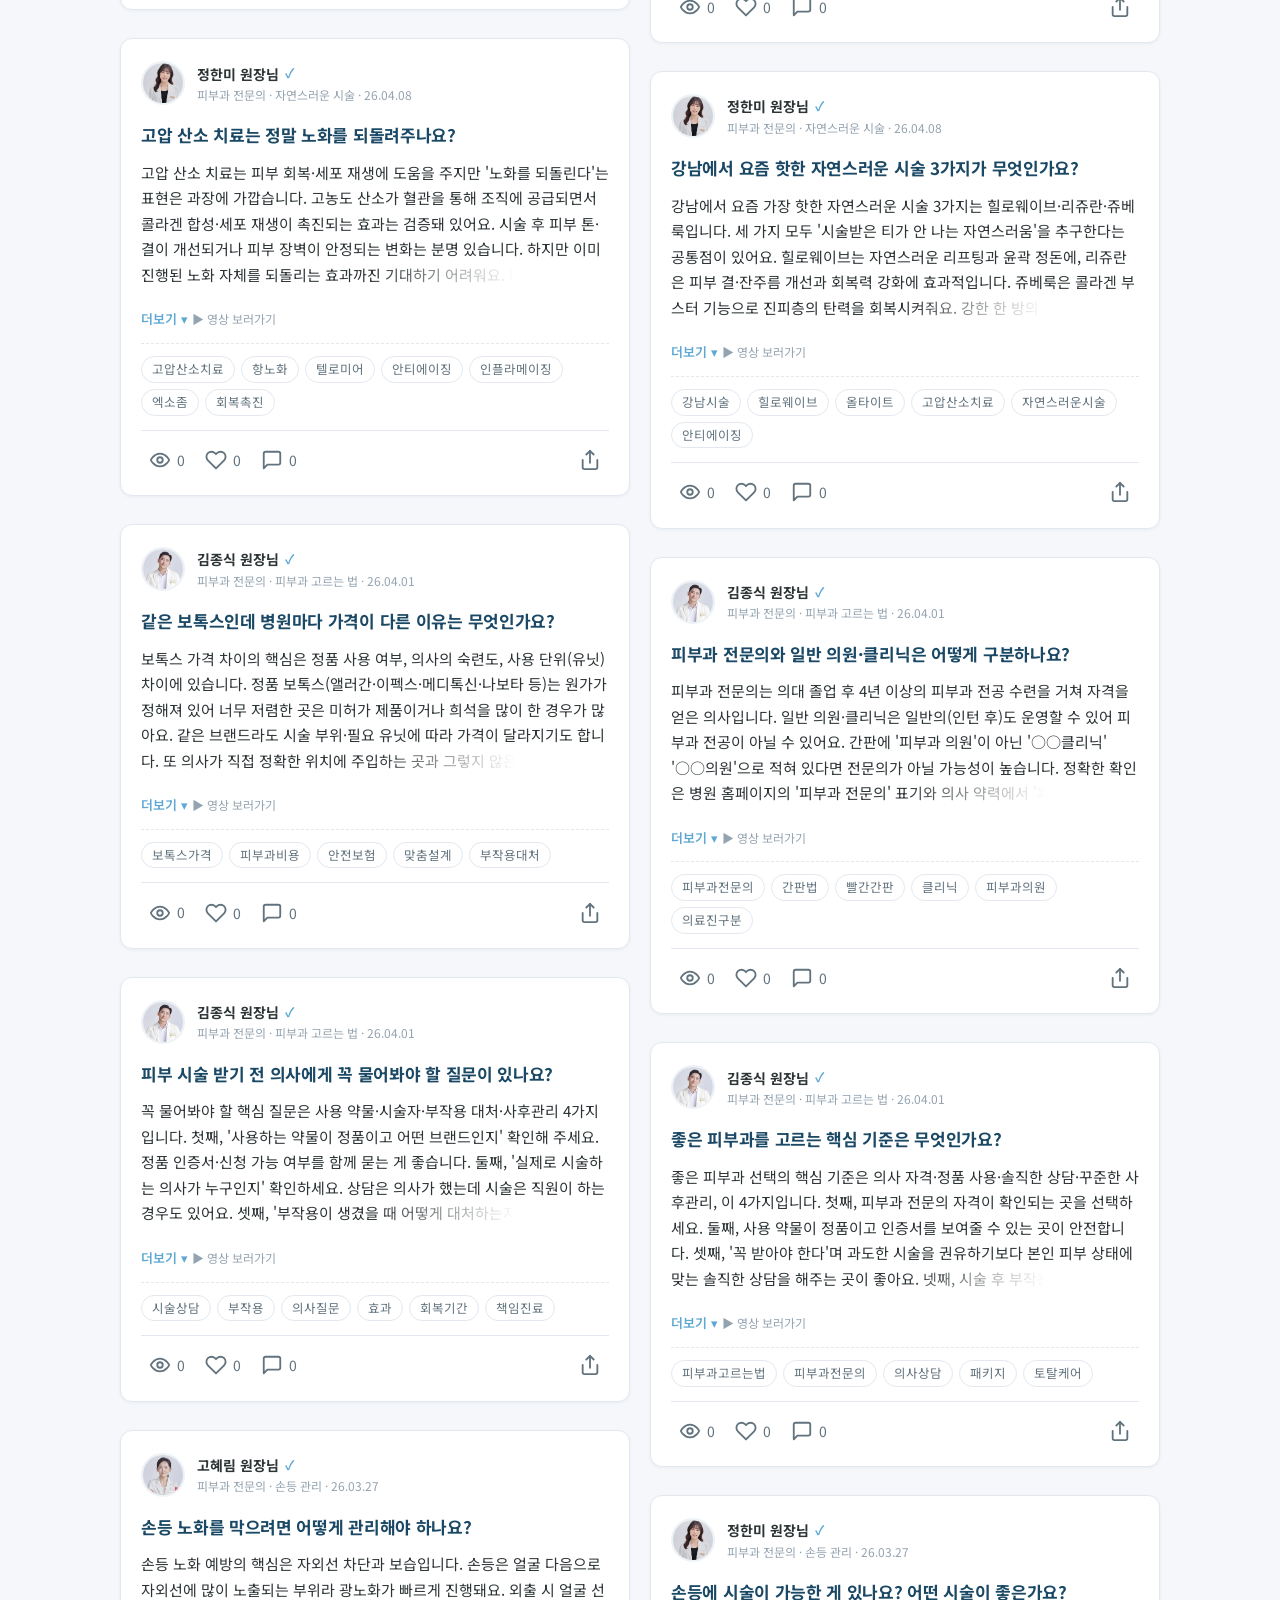
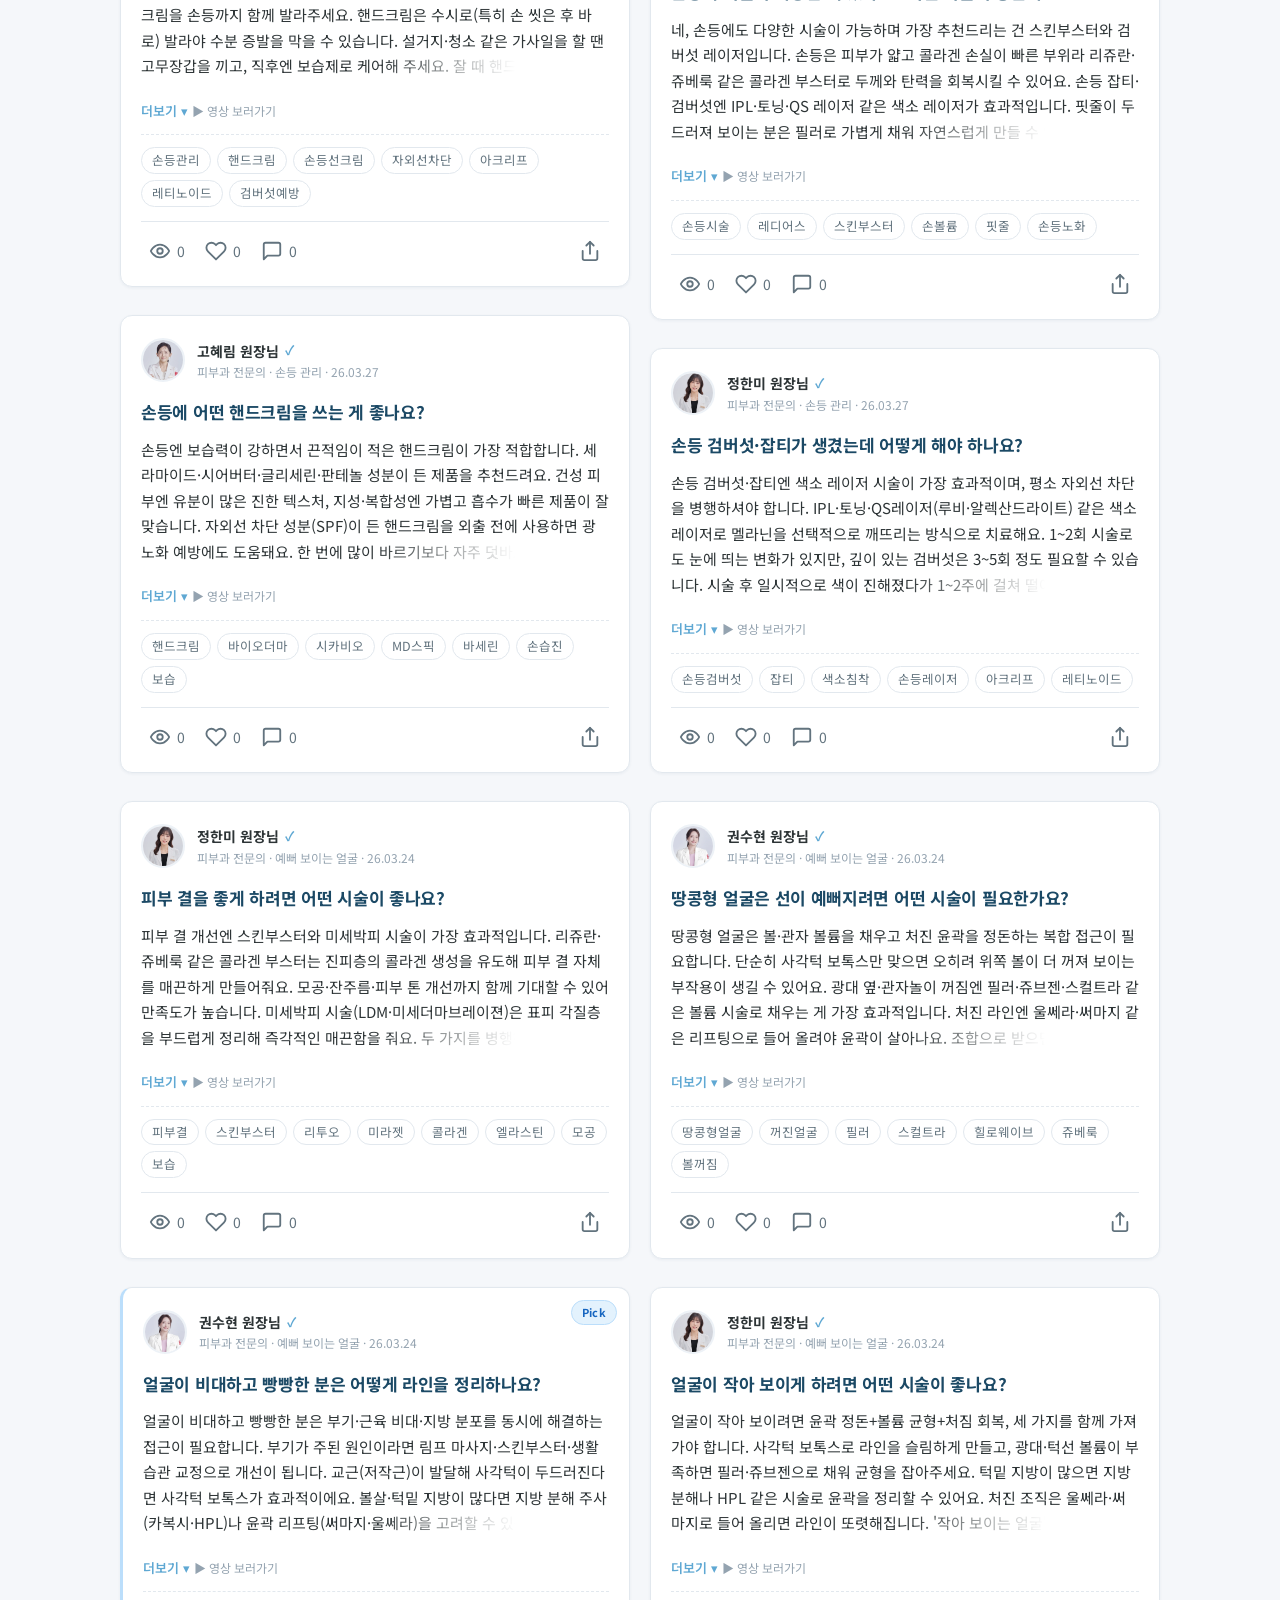
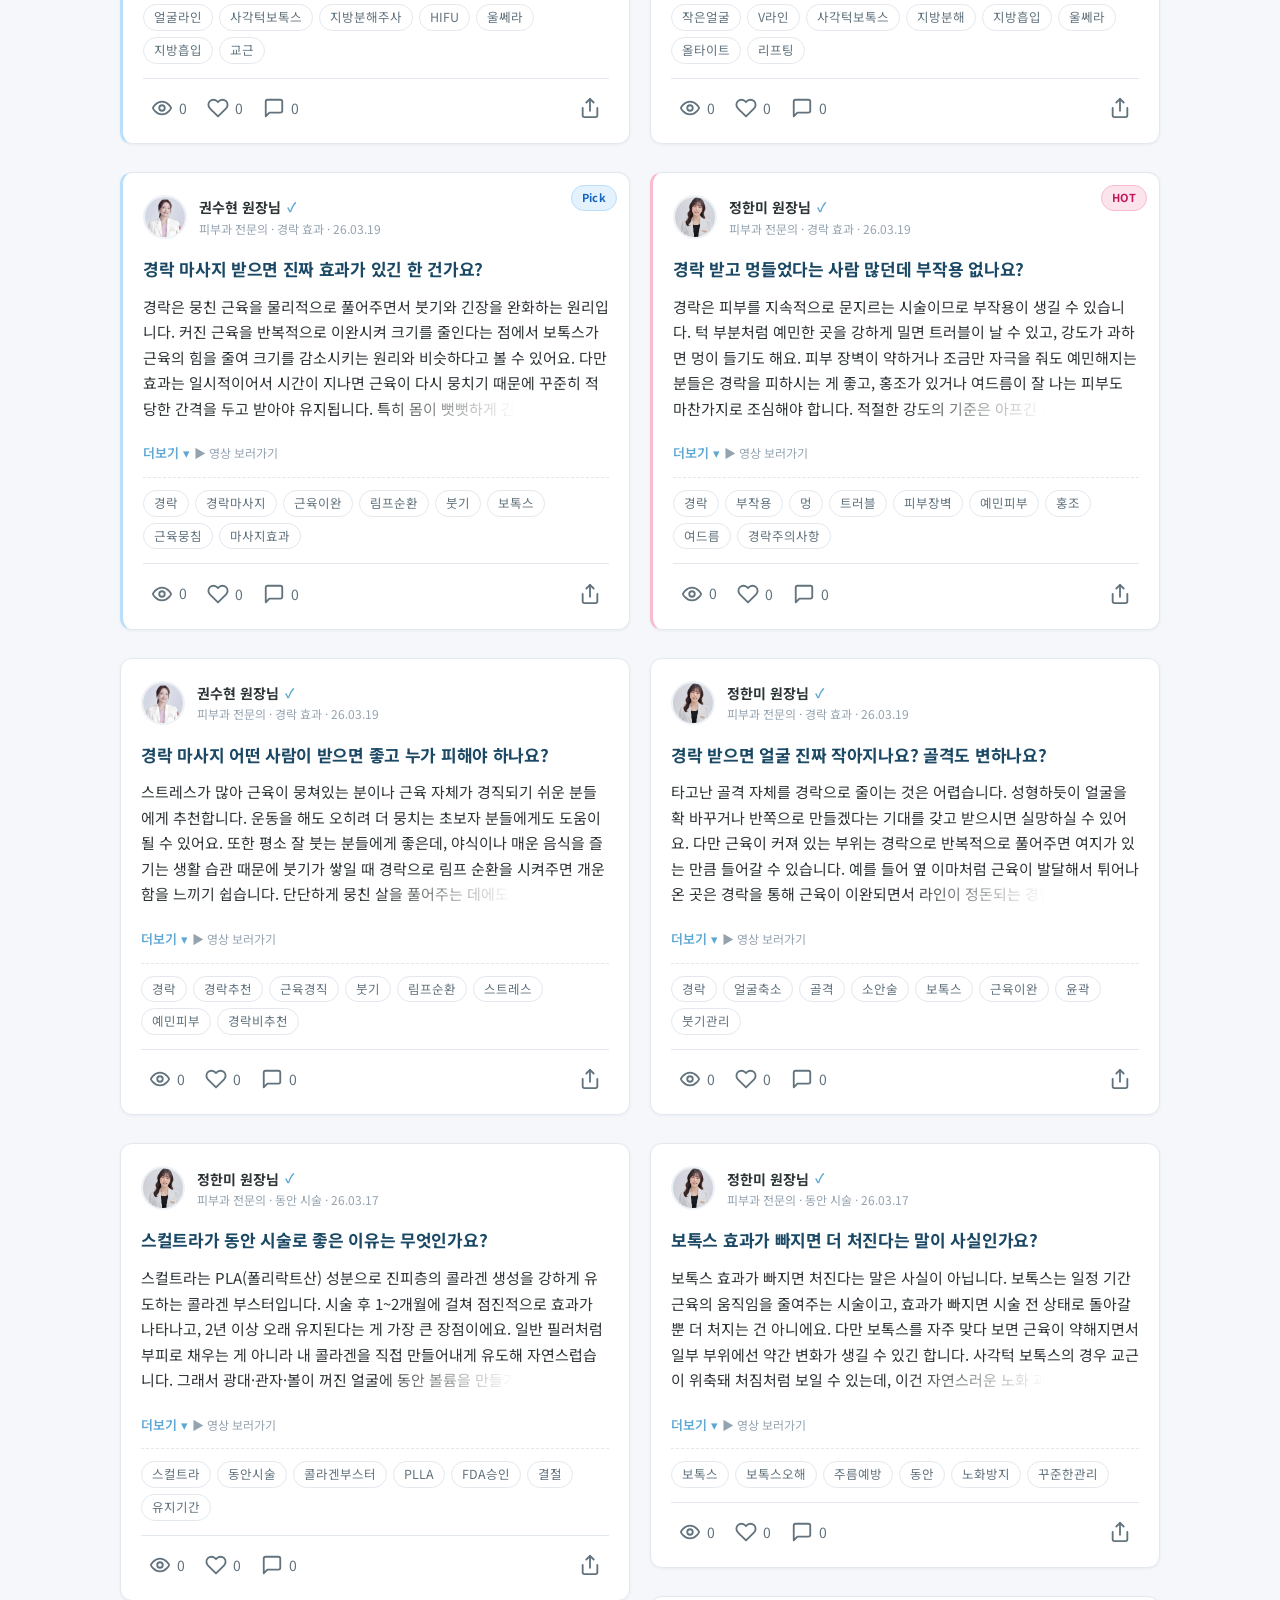
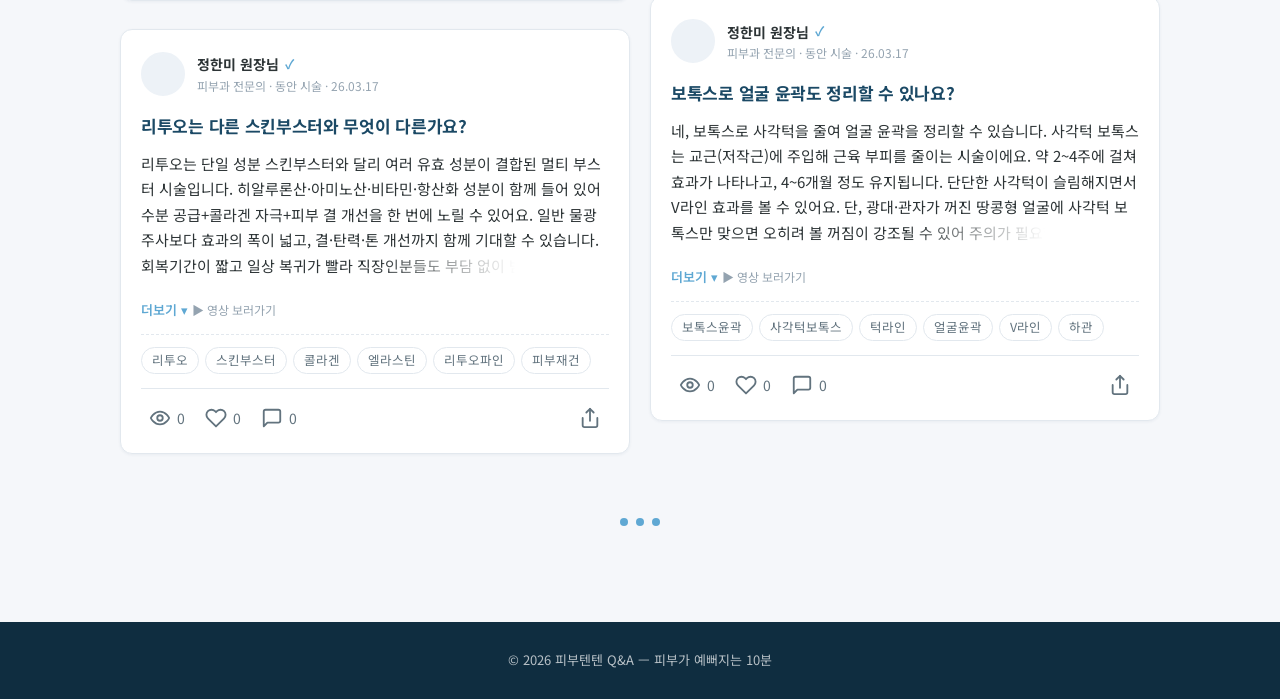
==== commit 9d6f898a: "검색 점수 재조정(키워드 우선 1000/600, 질문 500) + 카테고리 탭 먹통 수정(bound flag)" ====
--- a/index.html
+++ b/index.html
@@ -30,7 +30,7 @@
   <link rel="preconnect" href="https://fonts.gstatic.com" crossorigin>
   <link href="https://fonts.googleapis.com/css2?family=Noto+Sans+KR:wght@400;500;600;700;800&display=swap" rel="stylesheet">
 
-  <link rel="stylesheet" href="css/style.css?v=86">
+  <link rel="stylesheet" href="css/style.css?v=187">
   <link rel="icon" type="image/svg+xml" href="images/logo.svg">
   <link rel="apple-touch-icon" href="images/logo.svg">
 
@@ -138,8 +138,8 @@
 
   <div class="toast" id="toast"></div>
 
-  <script src="js/data.js?v=86"></script>
-  <script src="js/search.js?v=86"></script>
-  <script src="js/app.js?v=86"></script>
+  <script src="js/data.js?v=187"></script>
+  <script src="js/search.js?v=187"></script>
+  <script src="js/app.js?v=187"></script>
 </body>
 </html>
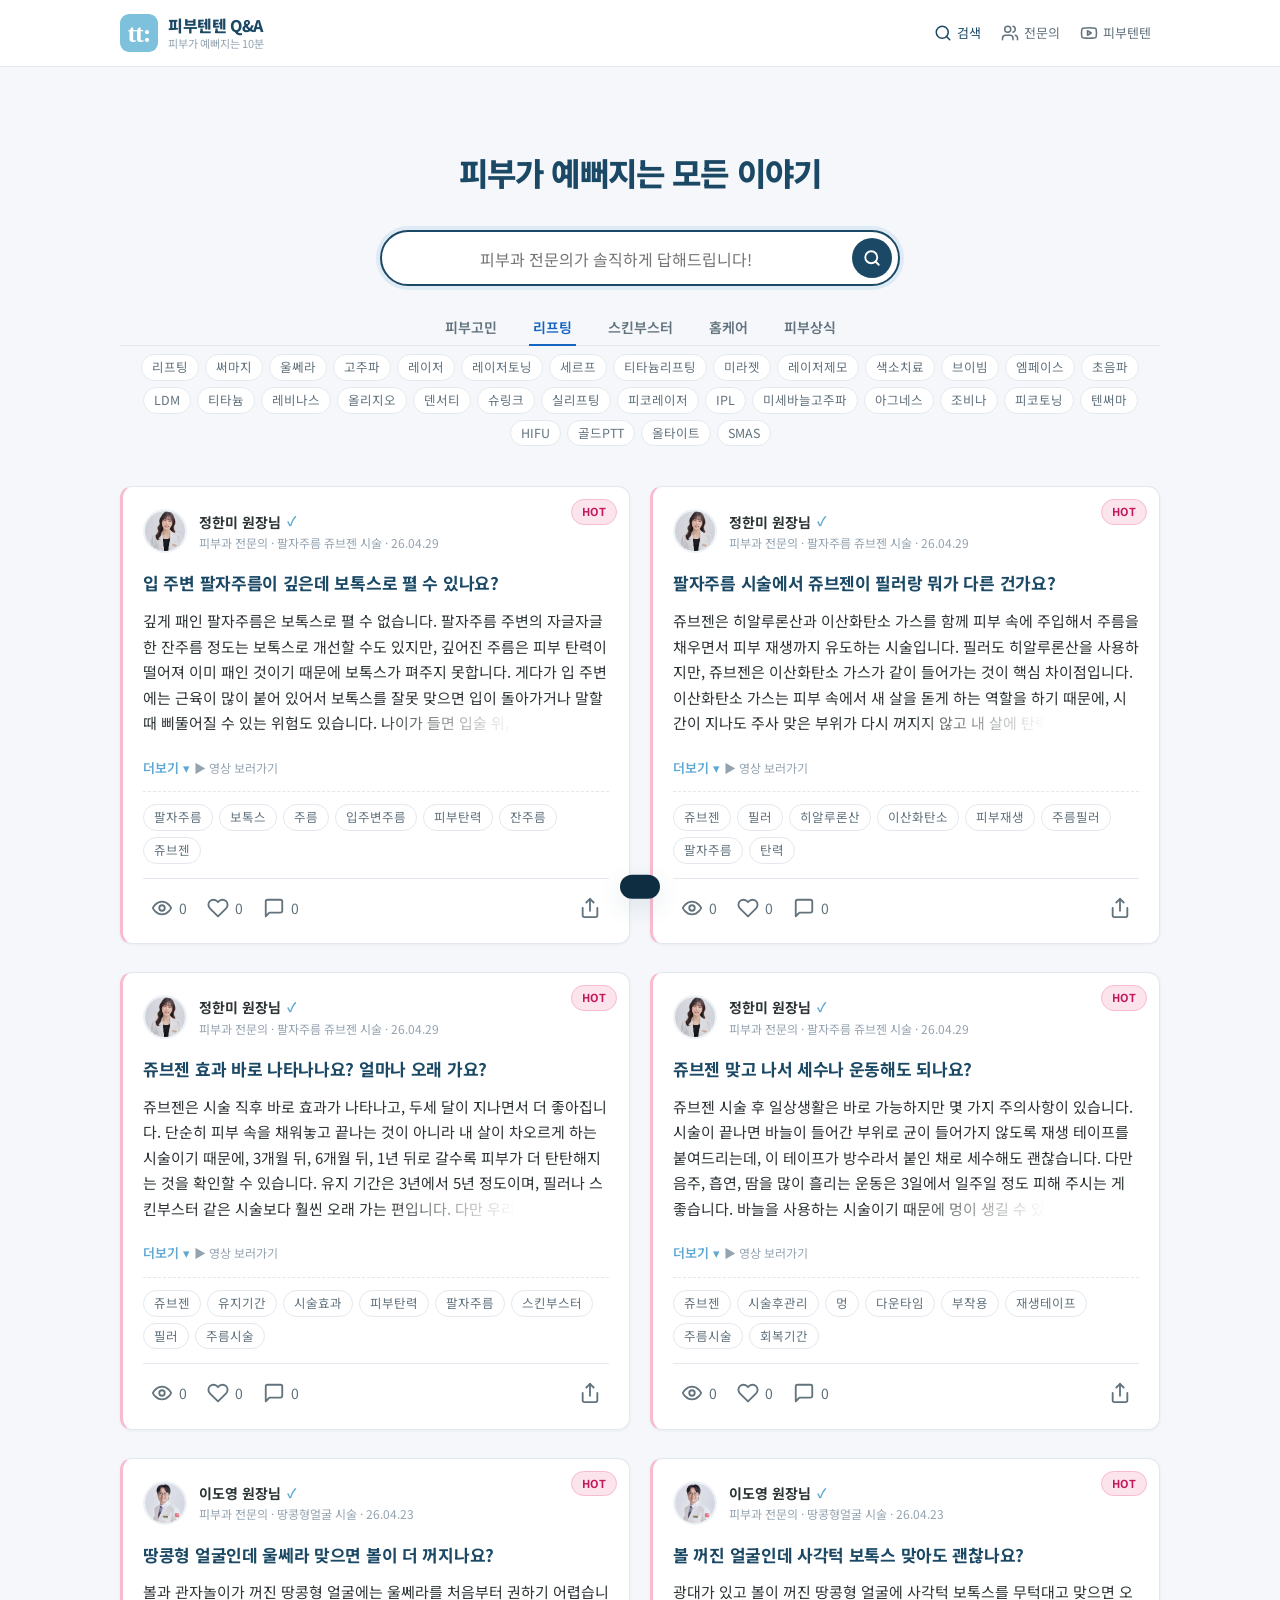
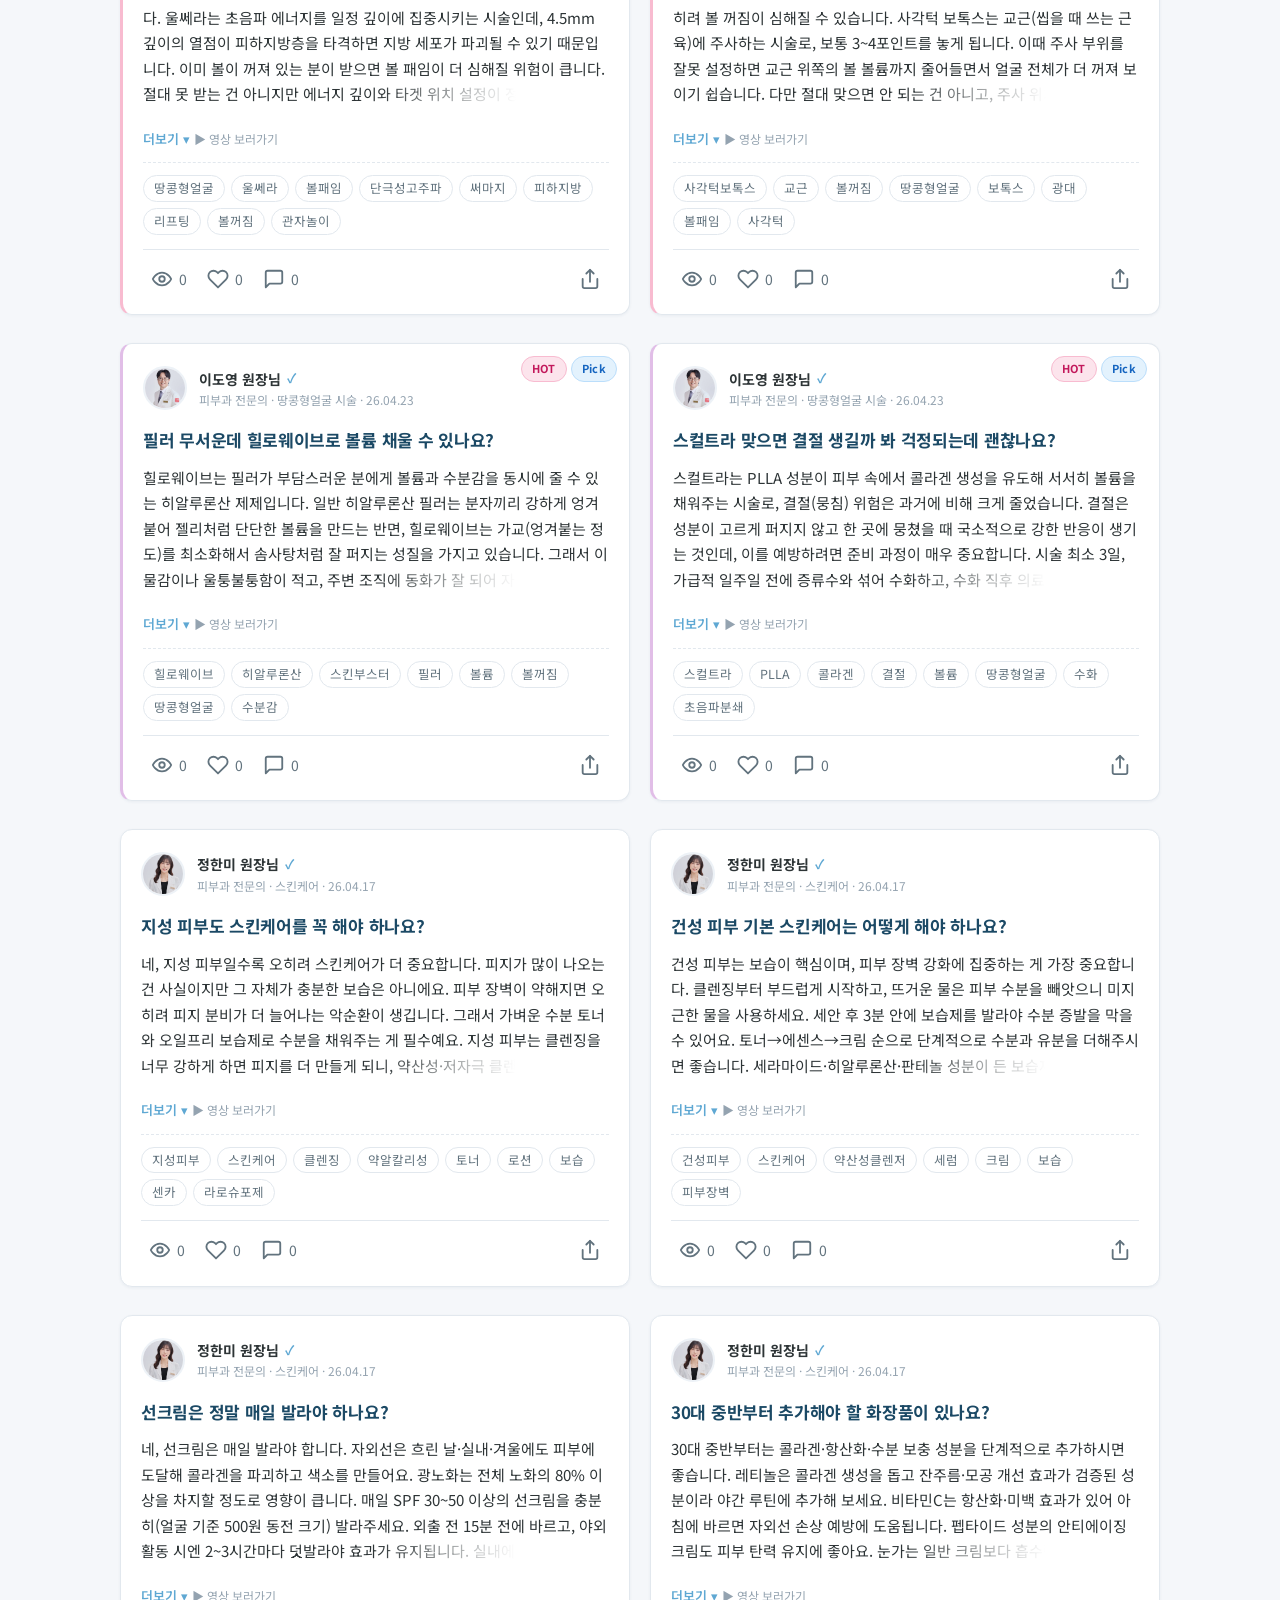
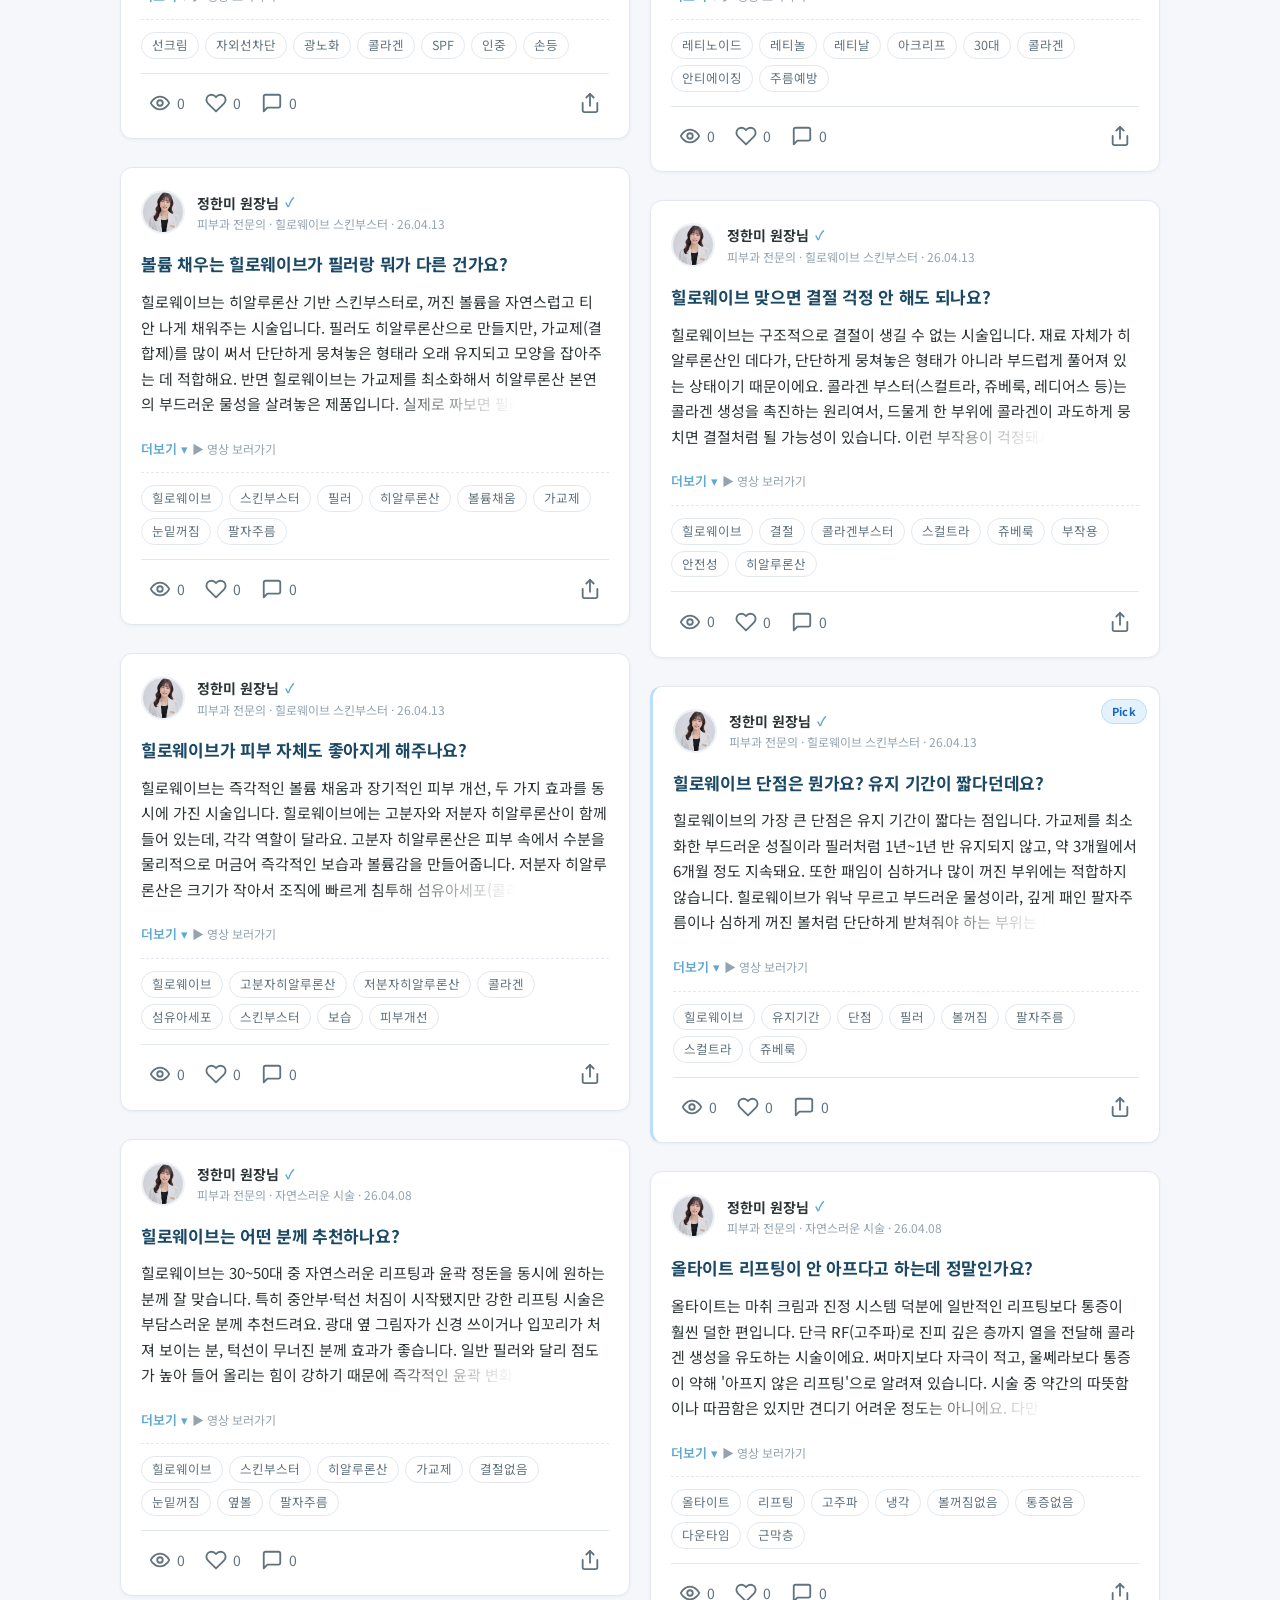
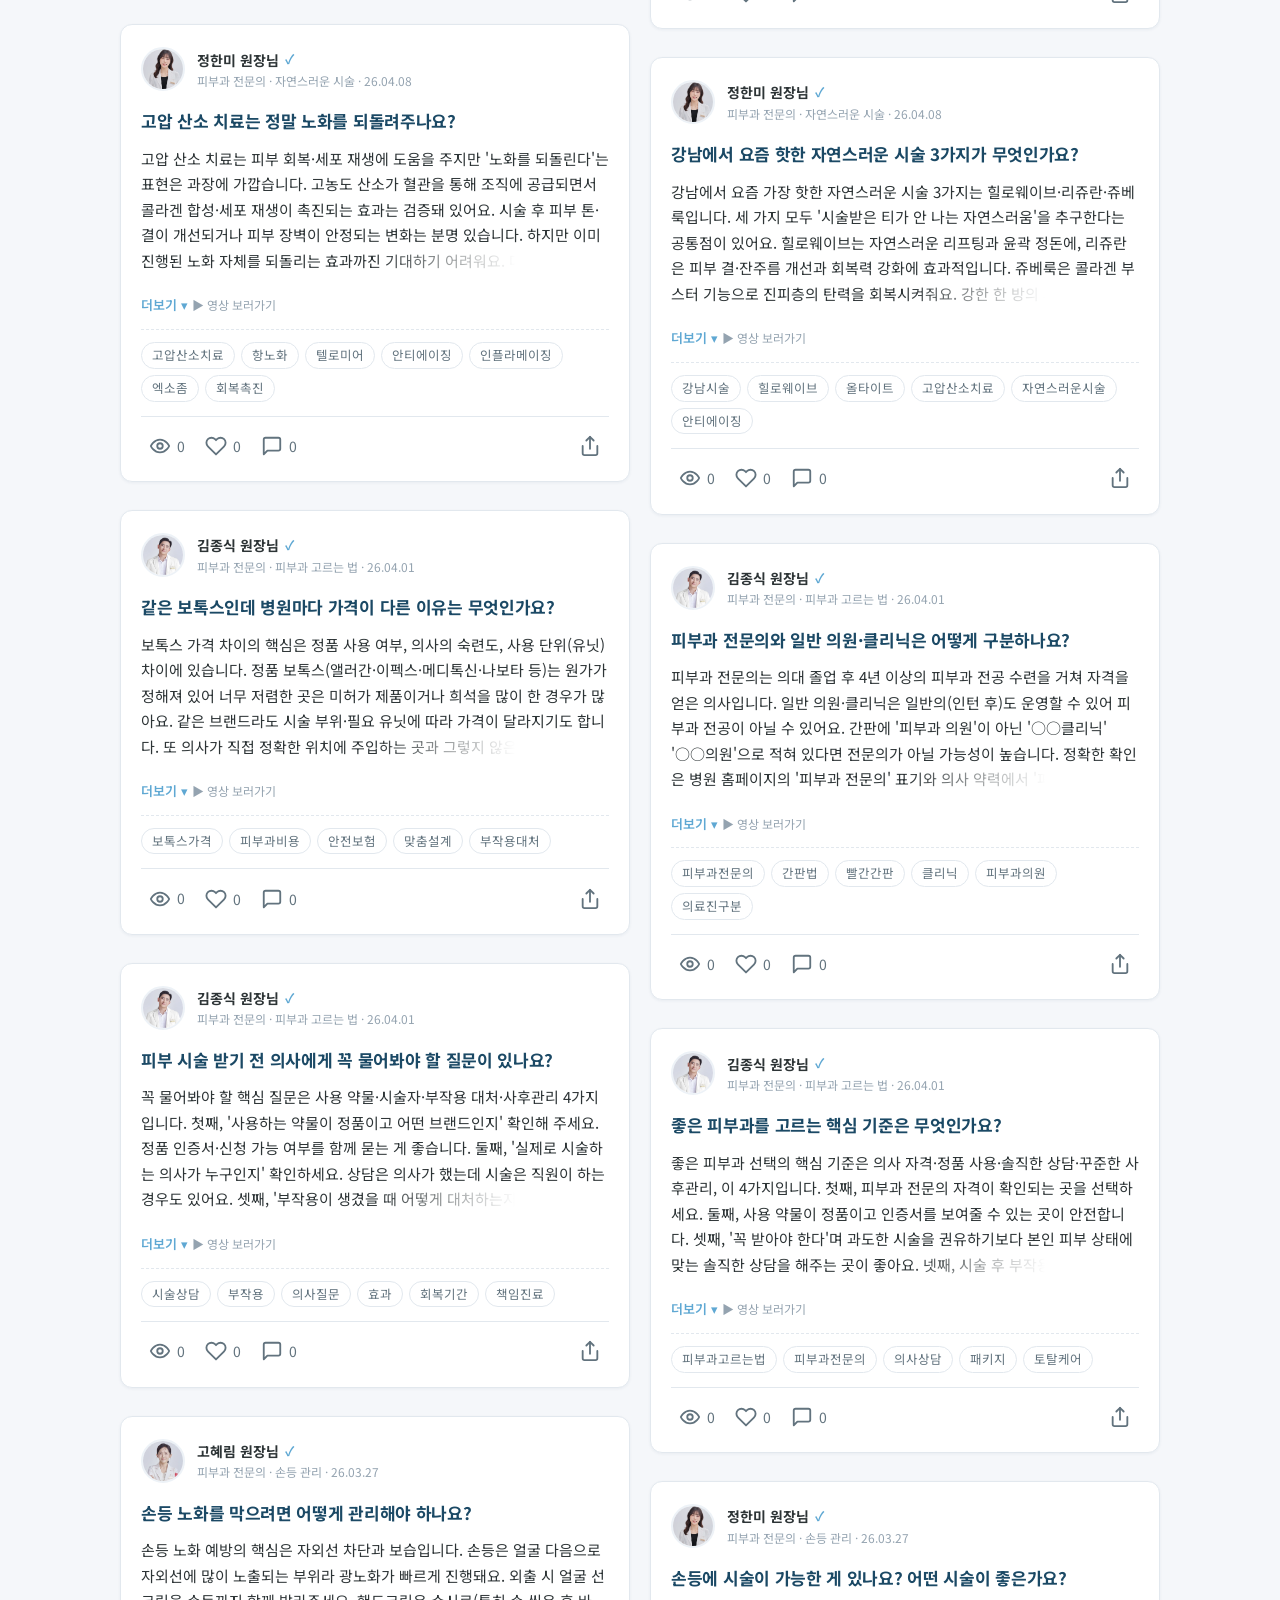
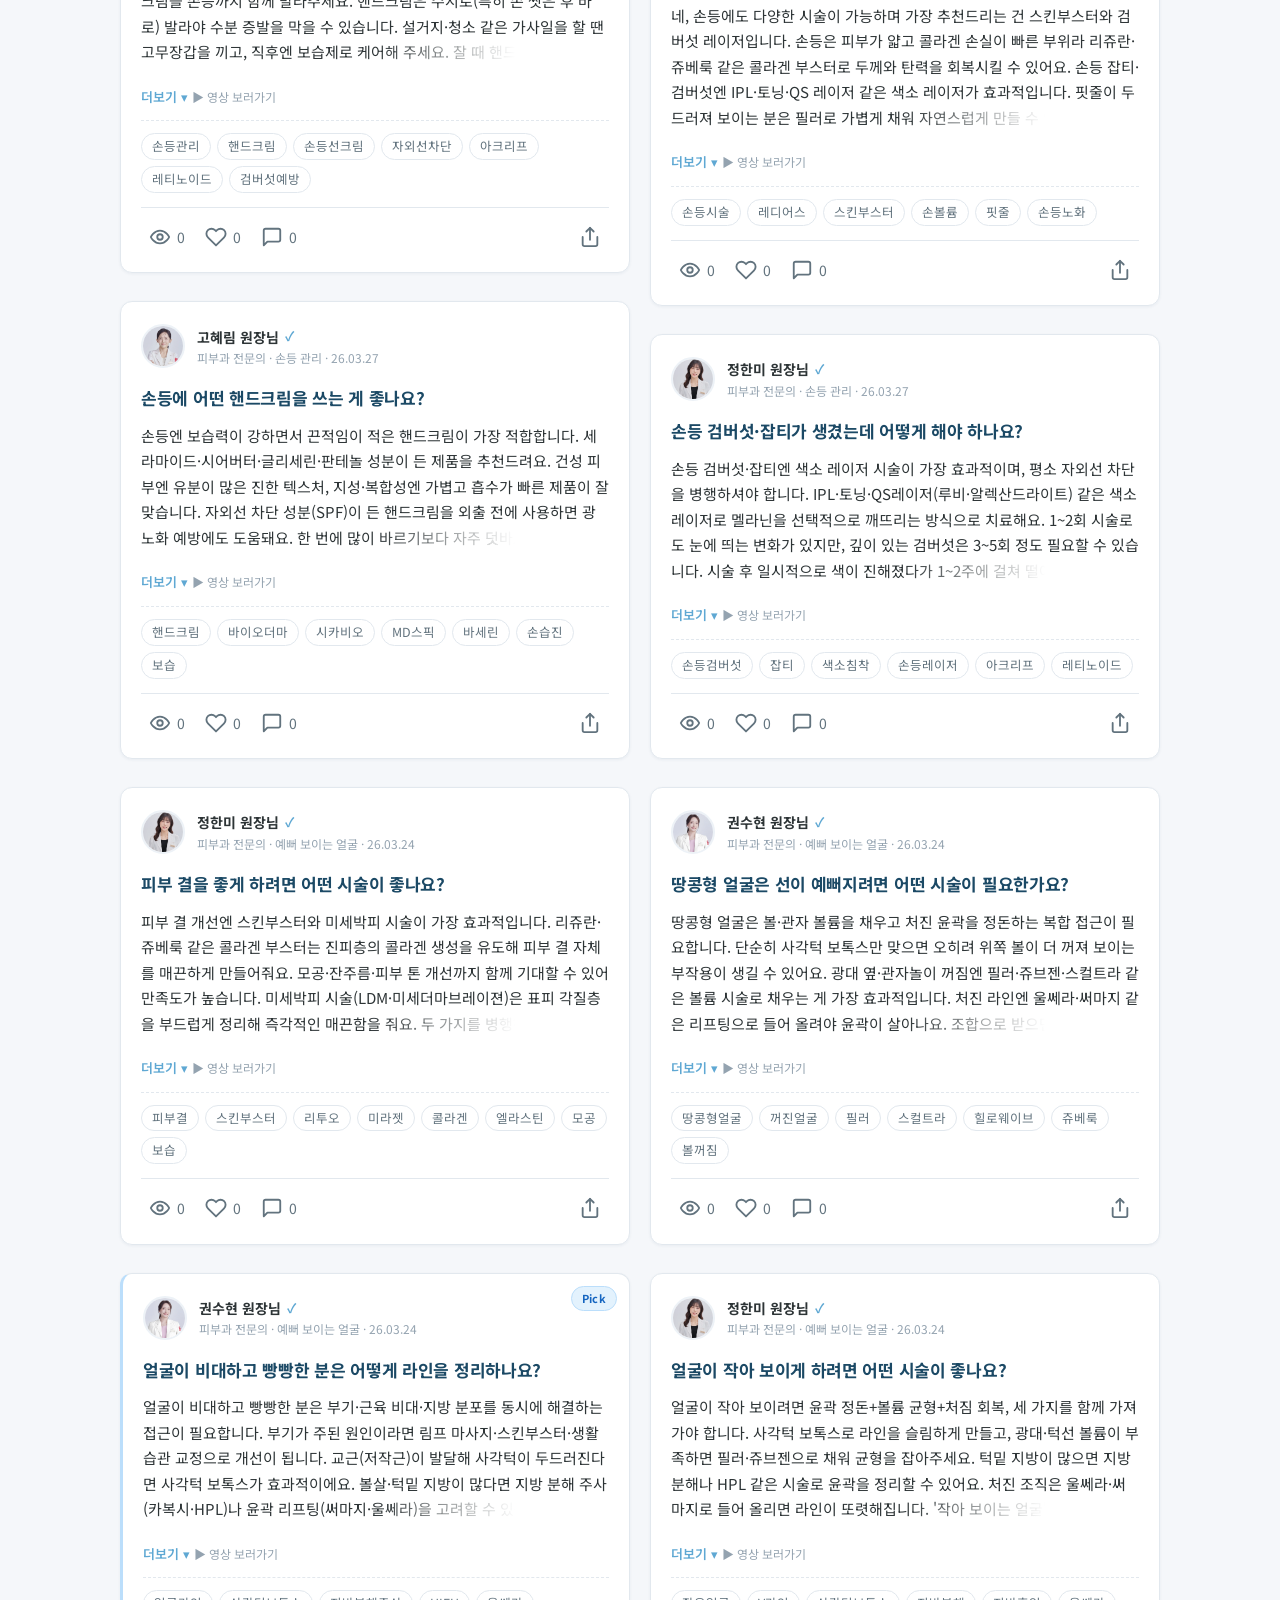
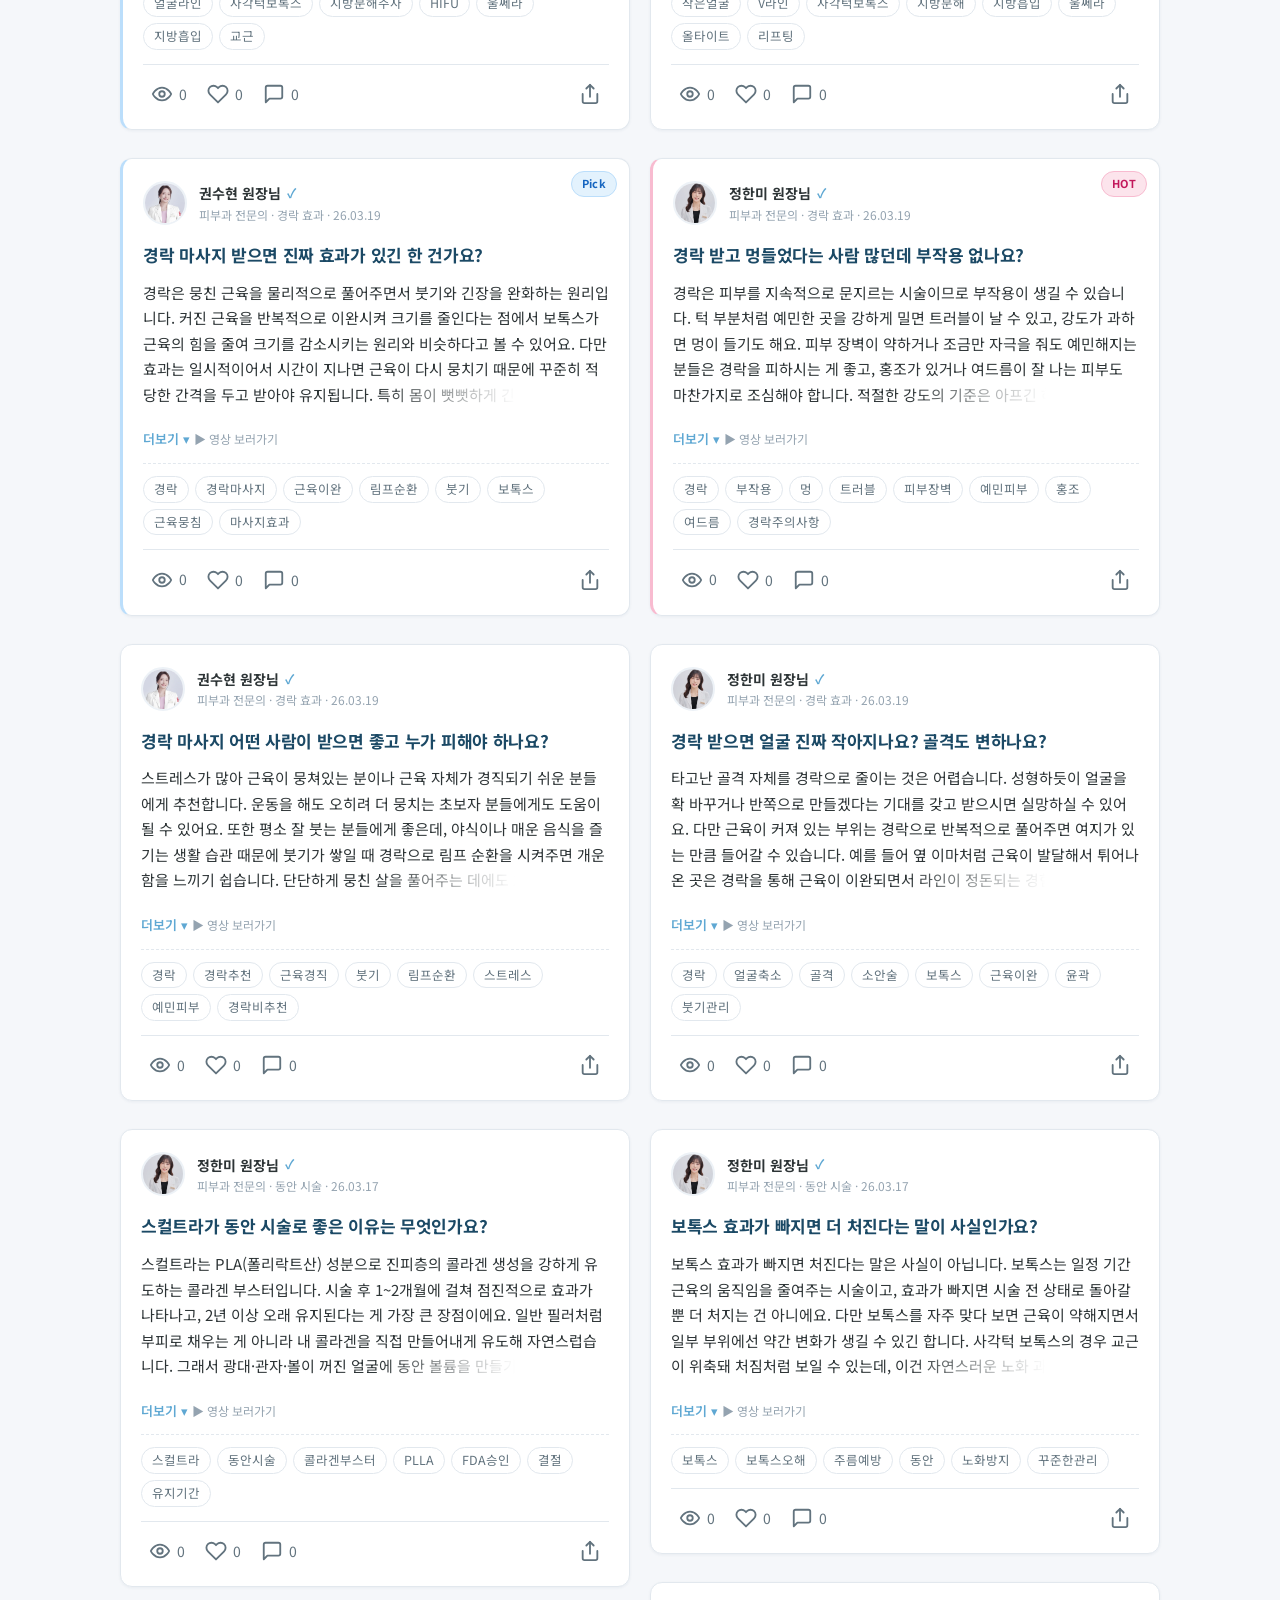
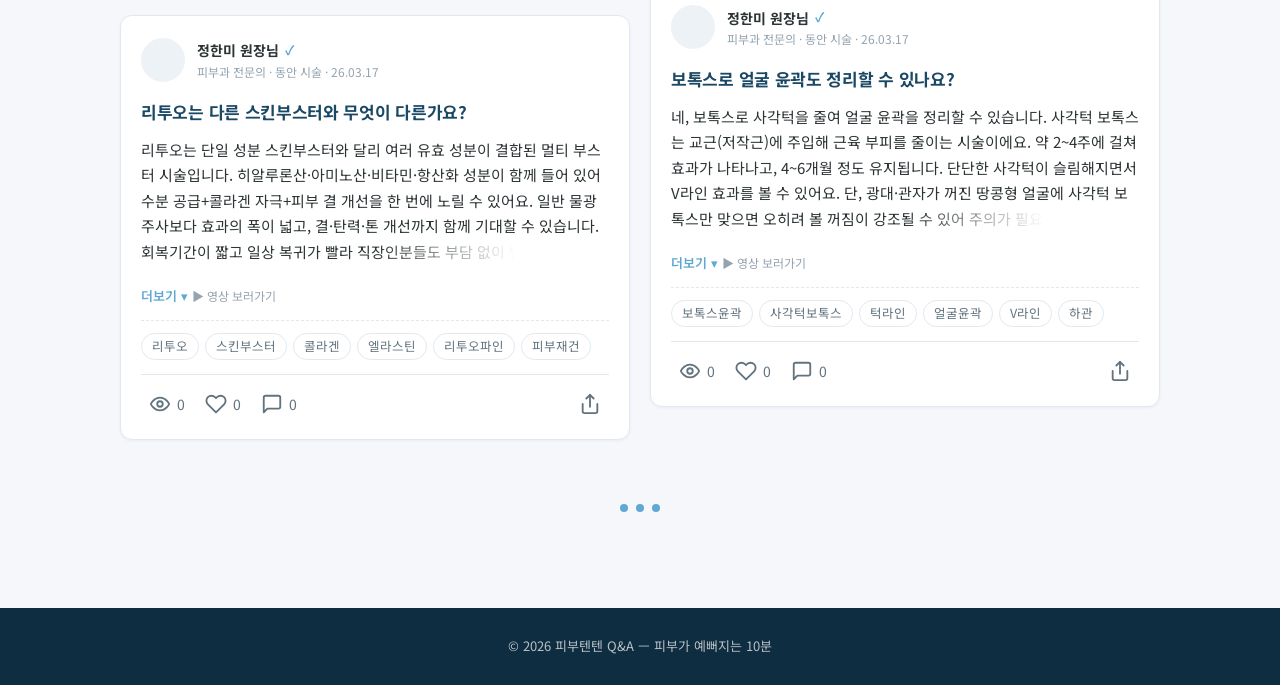
==== commit 29403ea3: "카테고리 탭 위·아래 여백 축소 (탭 padding 10→7px, 탭과 칩 사이 16→8px, 모바일 6px)" ====
--- a/index.html
+++ b/index.html
@@ -30,7 +30,7 @@
   <link rel="preconnect" href="https://fonts.gstatic.com" crossorigin>
   <link href="https://fonts.googleapis.com/css2?family=Noto+Sans+KR:wght@400;500;600;700;800&display=swap" rel="stylesheet">
 
-  <link rel="stylesheet" href="css/style.css?v=187">
+  <link rel="stylesheet" href="css/style.css?v=188">
   <link rel="icon" type="image/svg+xml" href="images/logo.svg">
   <link rel="apple-touch-icon" href="images/logo.svg">
 
@@ -138,8 +138,8 @@
 
   <div class="toast" id="toast"></div>
 
-  <script src="js/data.js?v=187"></script>
-  <script src="js/search.js?v=187"></script>
-  <script src="js/app.js?v=187"></script>
+  <script src="js/data.js?v=188"></script>
+  <script src="js/search.js?v=188"></script>
+  <script src="js/app.js?v=188"></script>
 </body>
 </html>
--- a/css/style.css
+++ b/css/style.css
@@ -557,7 +557,7 @@
 .cat-tabs {
   border-bottom: 1px solid var(--border);
   gap: 8px 28px;
-  margin-bottom: 16px;
+  margin-bottom: 8px;       /* 16px → 8px : 탭 밑줄과 첫 칩 줄 간격 좁힘 */
   padding-bottom: 0;
 }
 @media (max-width: 600px) {
@@ -565,20 +565,21 @@
     flex-wrap: nowrap;            /* 한 줄 고정 */
     overflow-x: auto;
     gap: 0 14px;
-    justify-content: center;       /* 5개라 폭 여유 → 가운데 정렬, 좁은 화면이면 자연스레 좌측부터 스크롤 */
+    justify-content: center;
     padding: 0 4px;
     scrollbar-width: none;
+    margin-bottom: 6px;
   }
   .cat-tabs::-webkit-scrollbar { display: none; }
   .cat-tab {
     flex-shrink: 0;
-    padding: 8px 2px;
+    padding: 6px 2px;       /* 8px → 6px : 탭 텍스트와 밑줄 간격도 살짝 좁힘 */
     font-size: 13px;
   }
 }
 .cat-tab {
   position: relative;
-  padding: 10px 4px;
+  padding: 7px 4px;          /* 10px → 7px */
   border: none;
   background: none;
   color: var(--text-secondary);
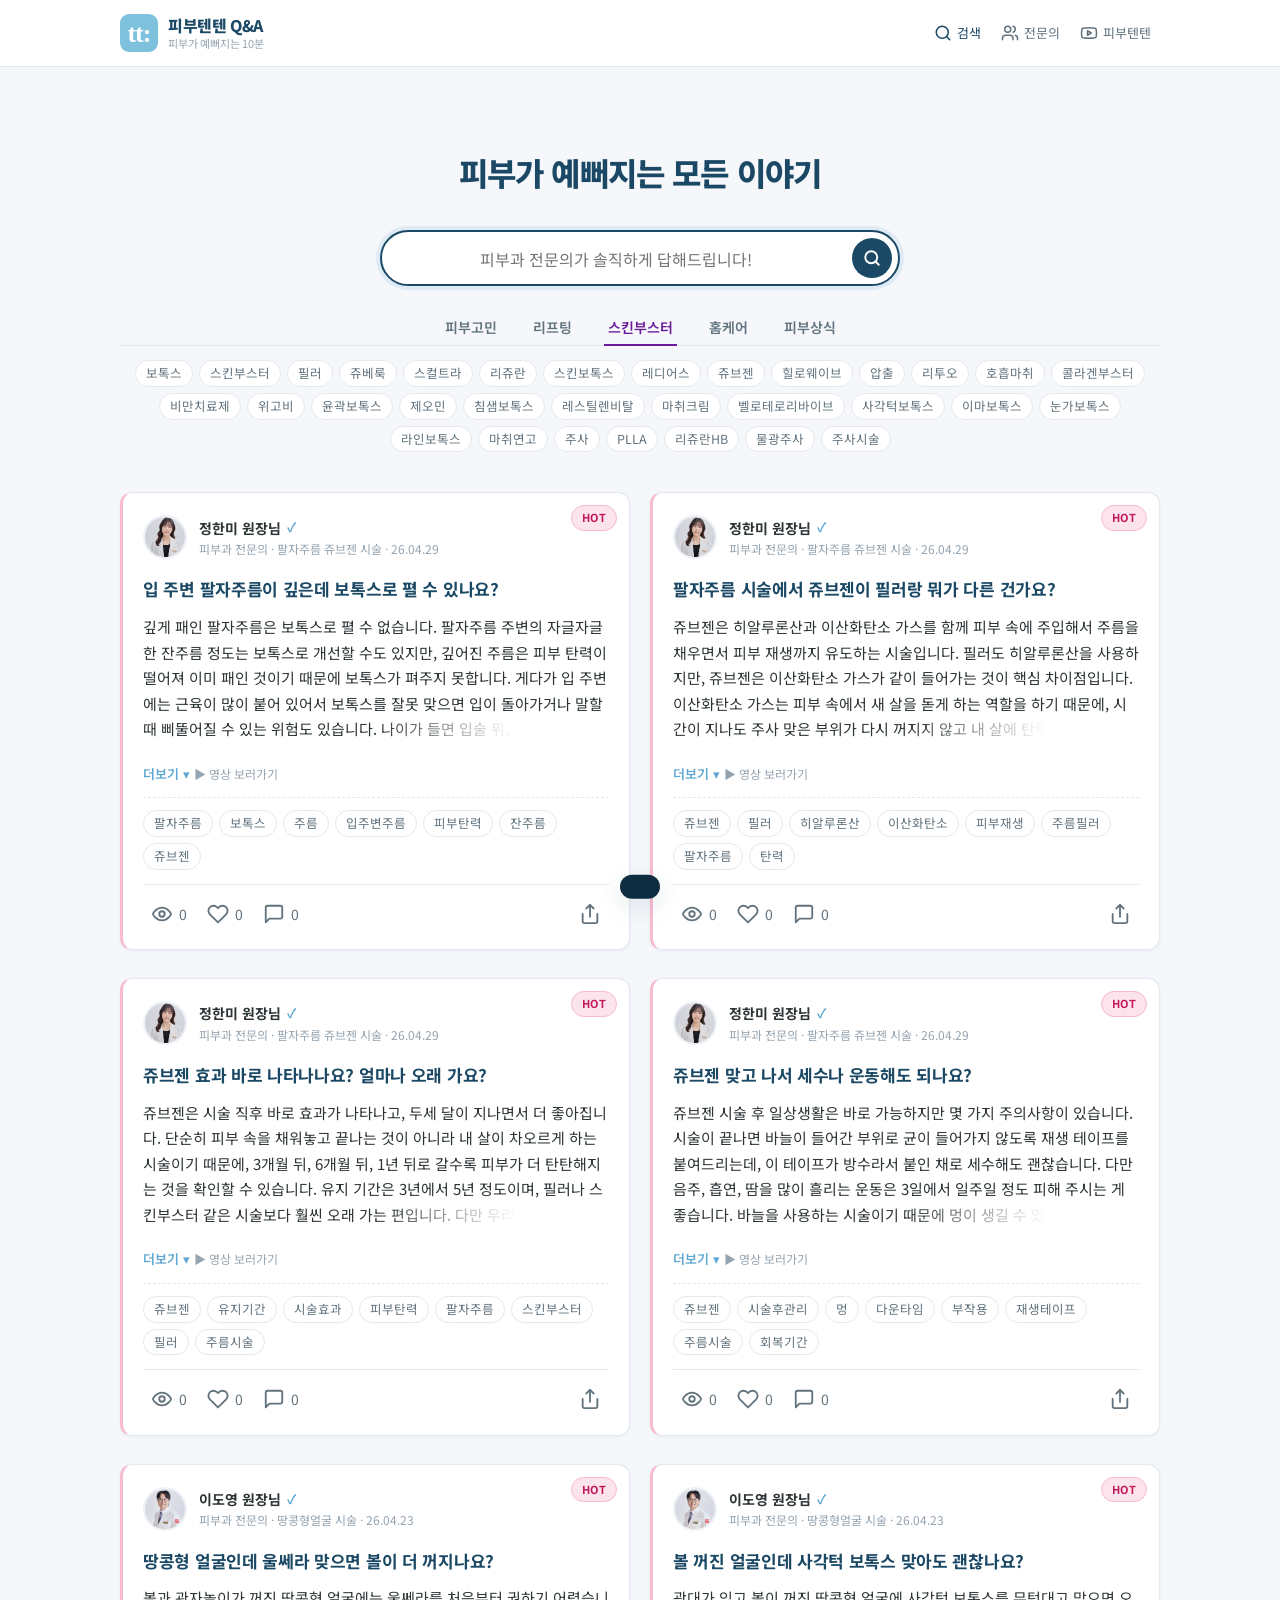
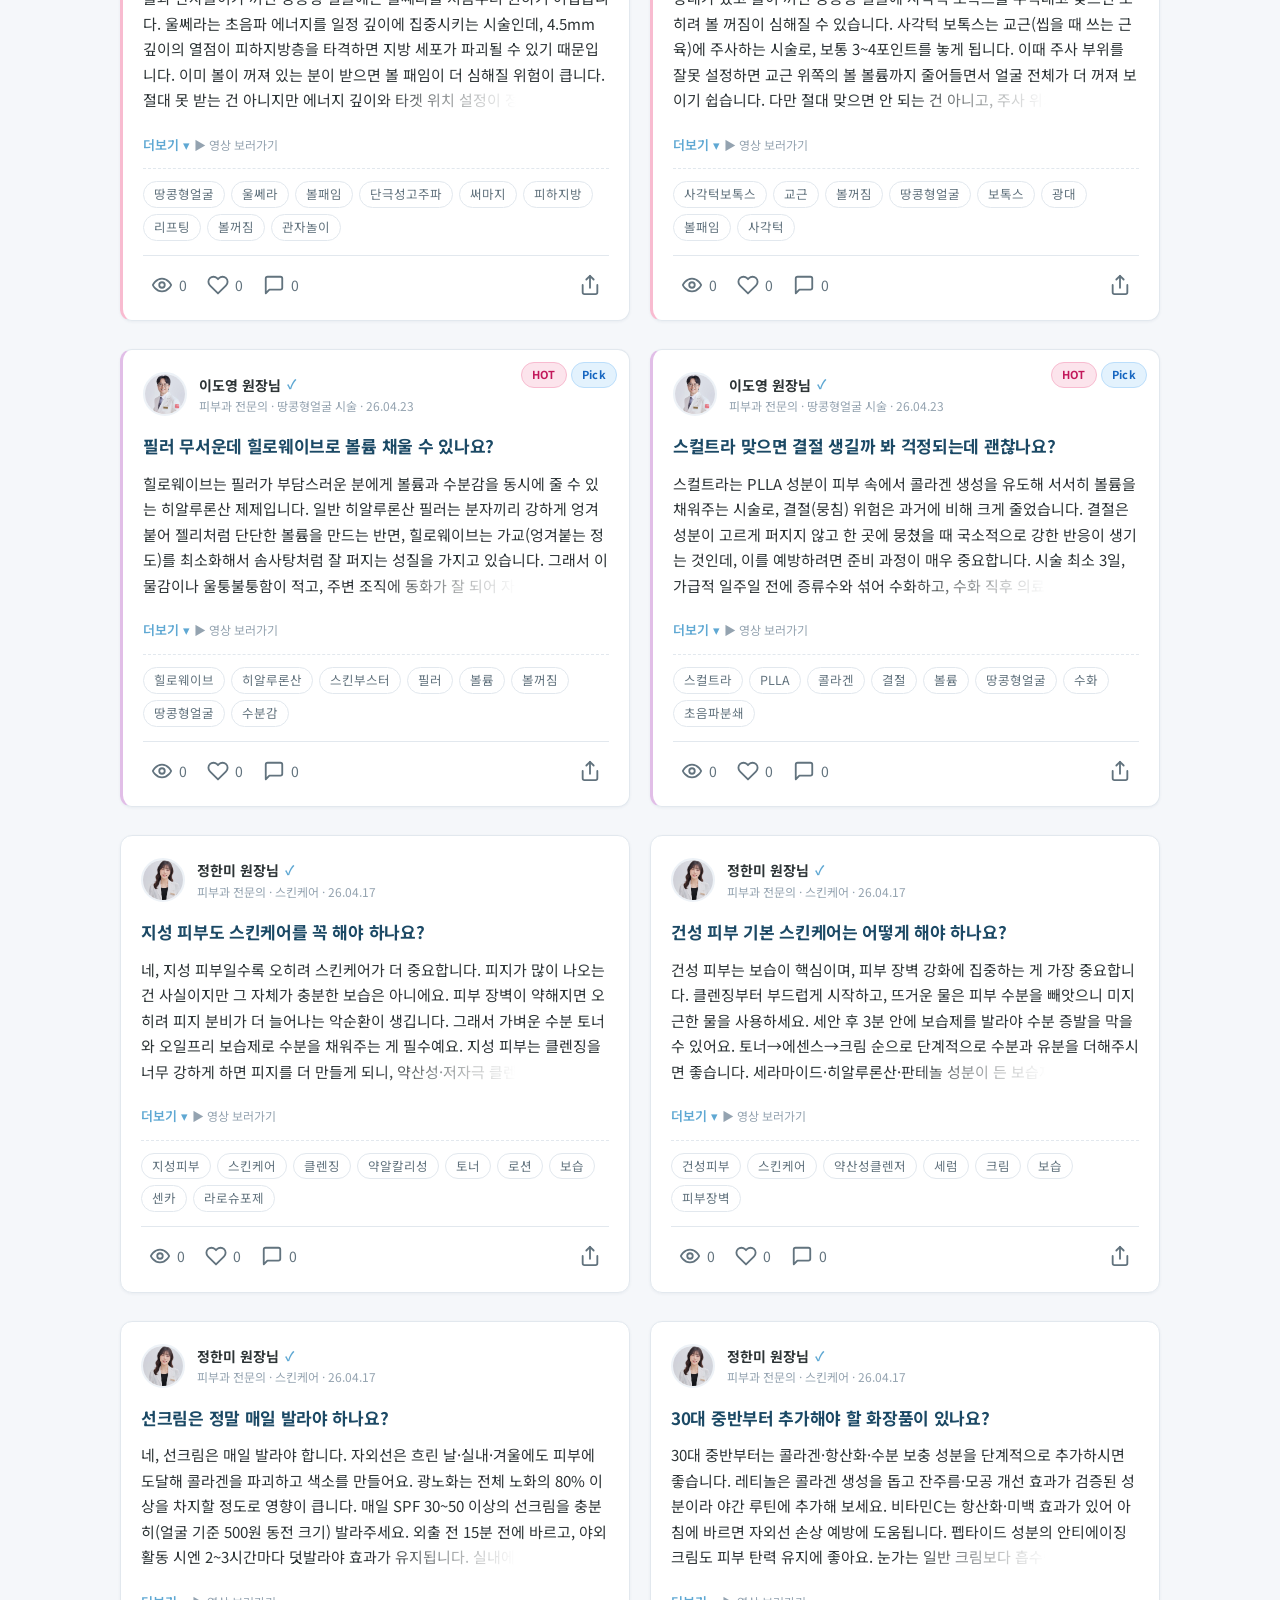
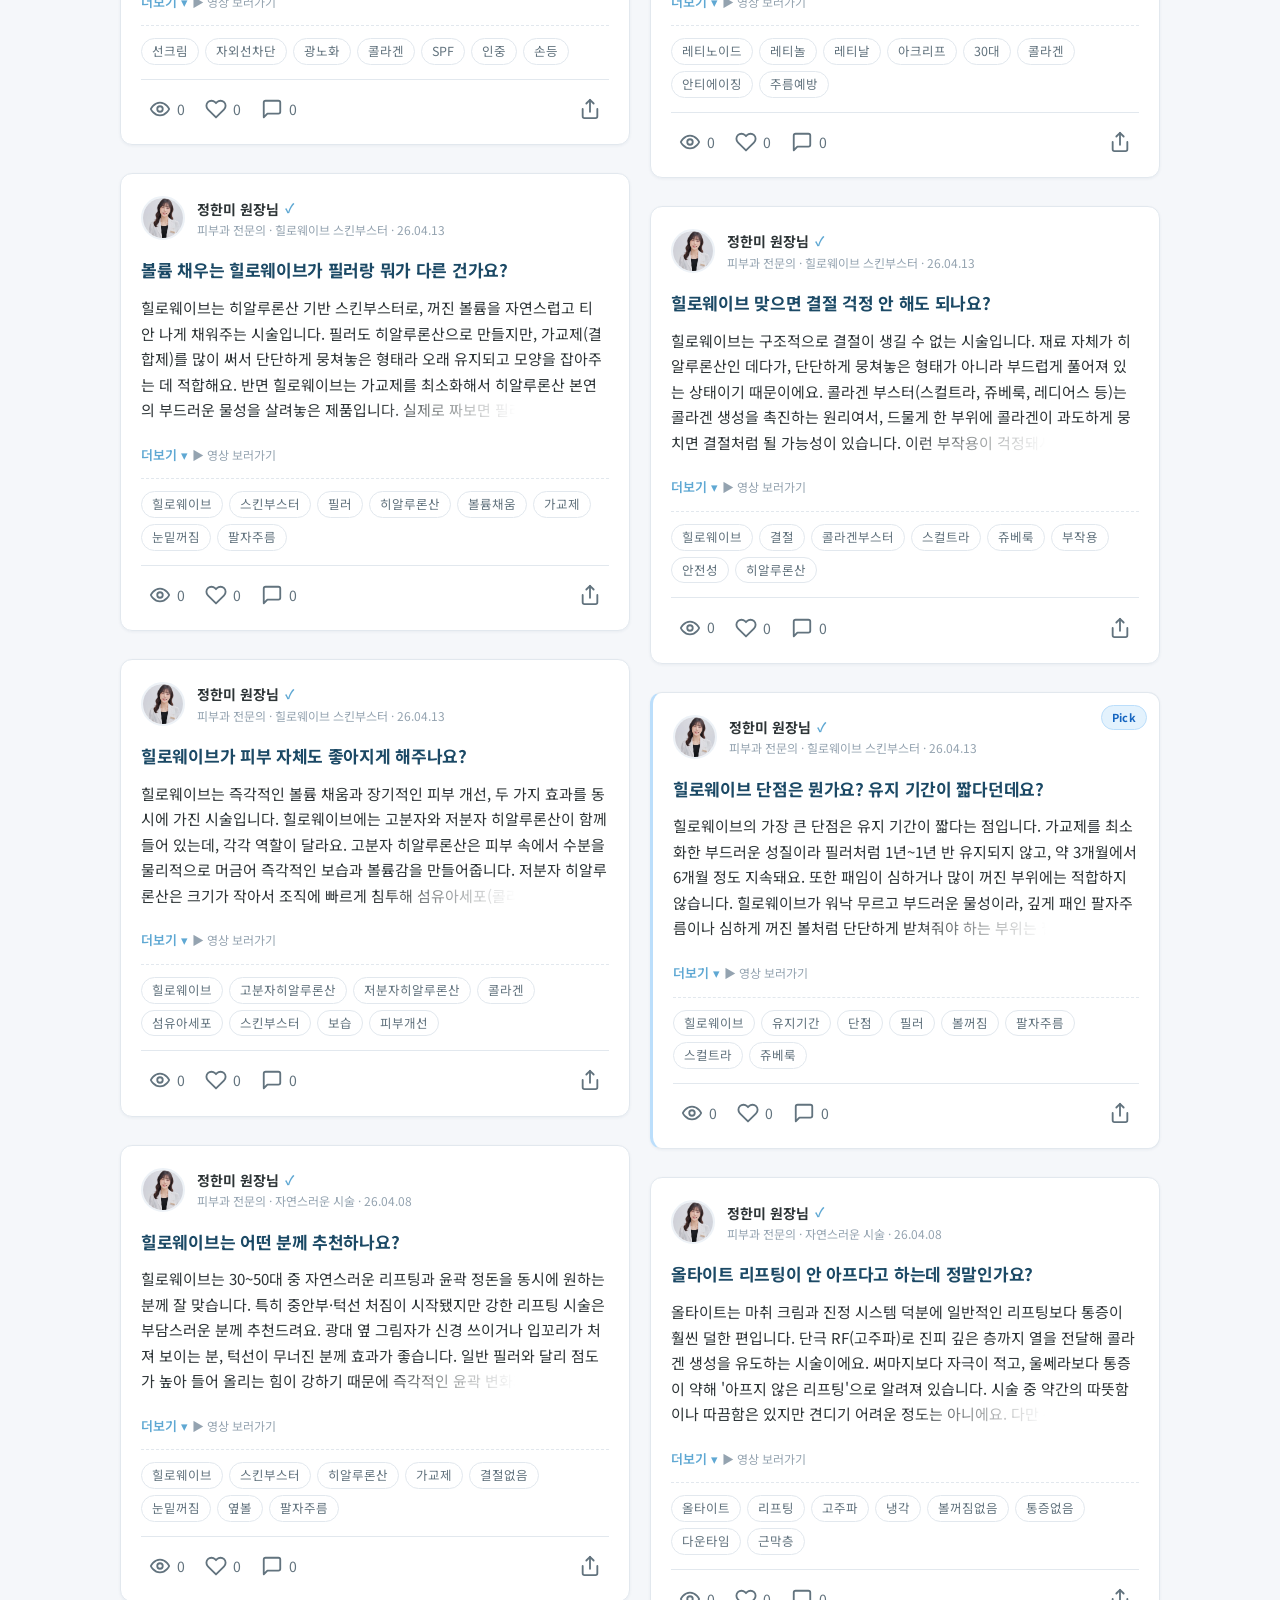
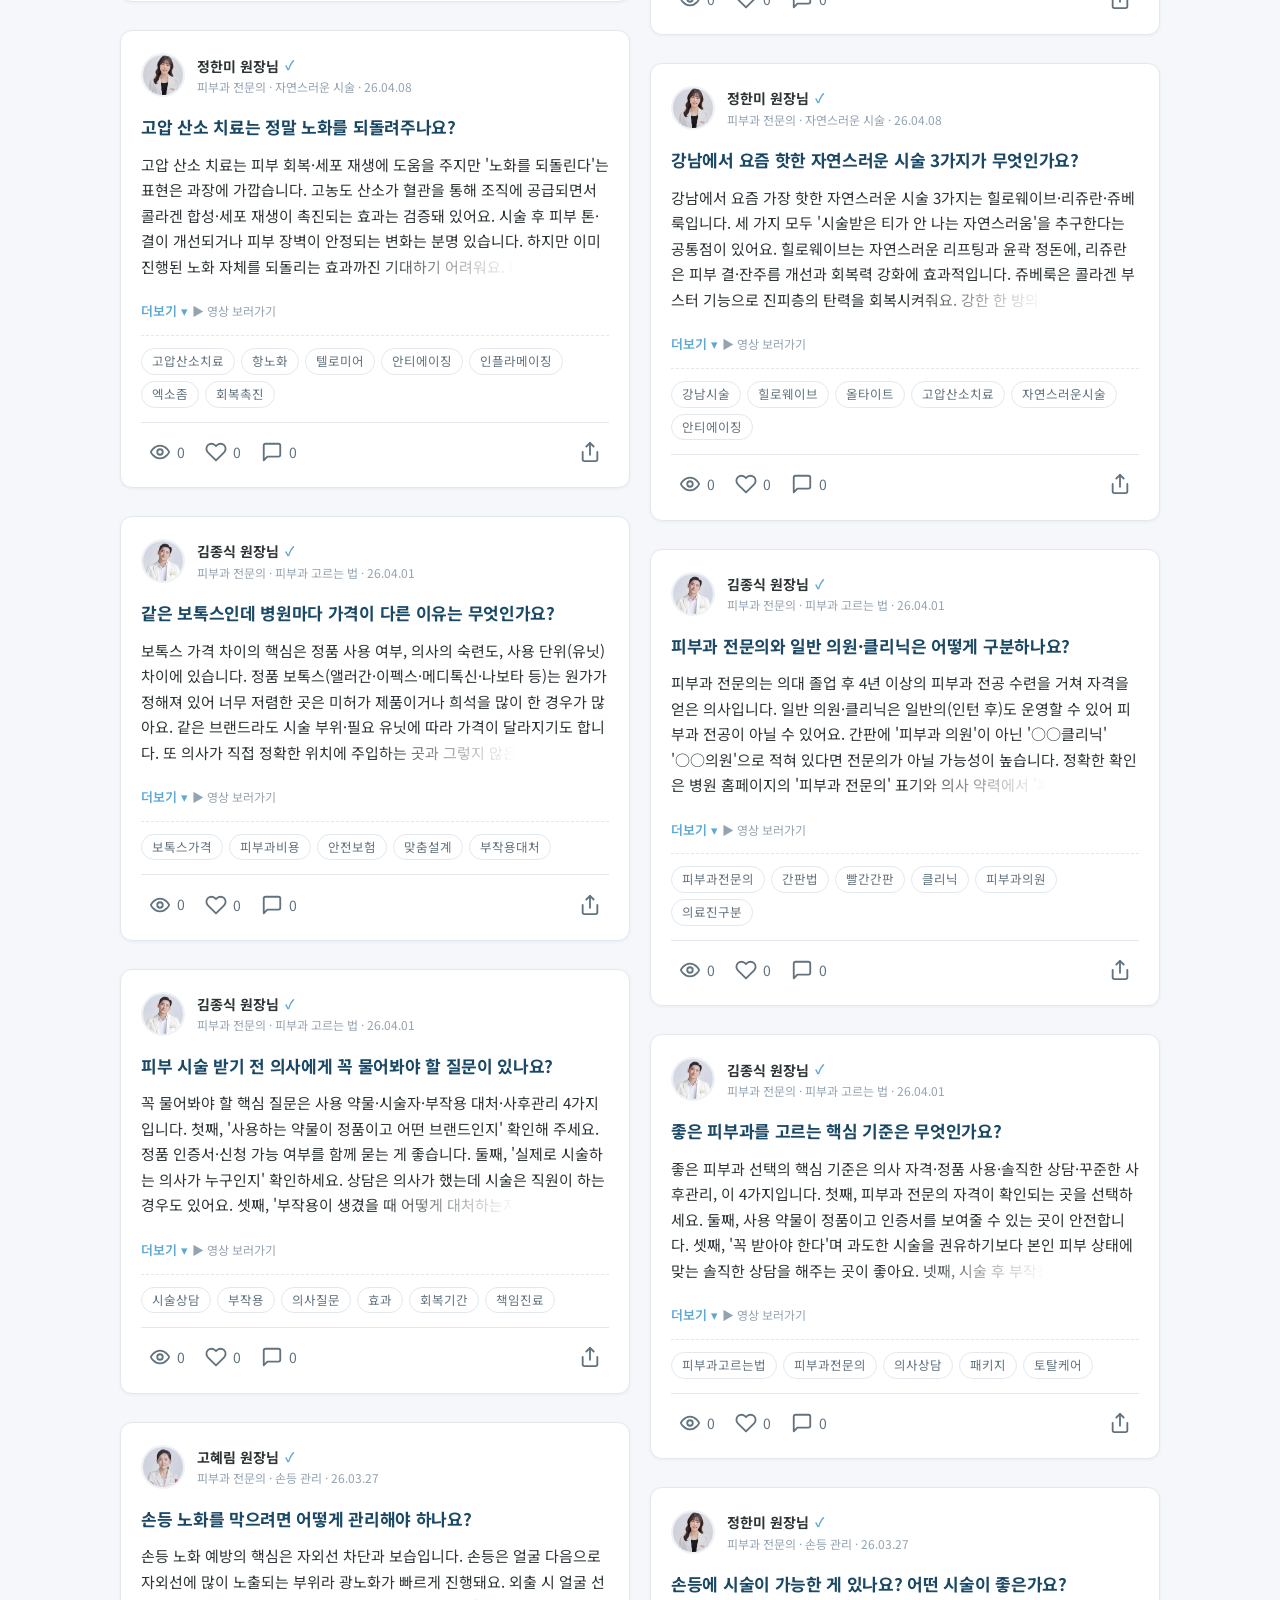
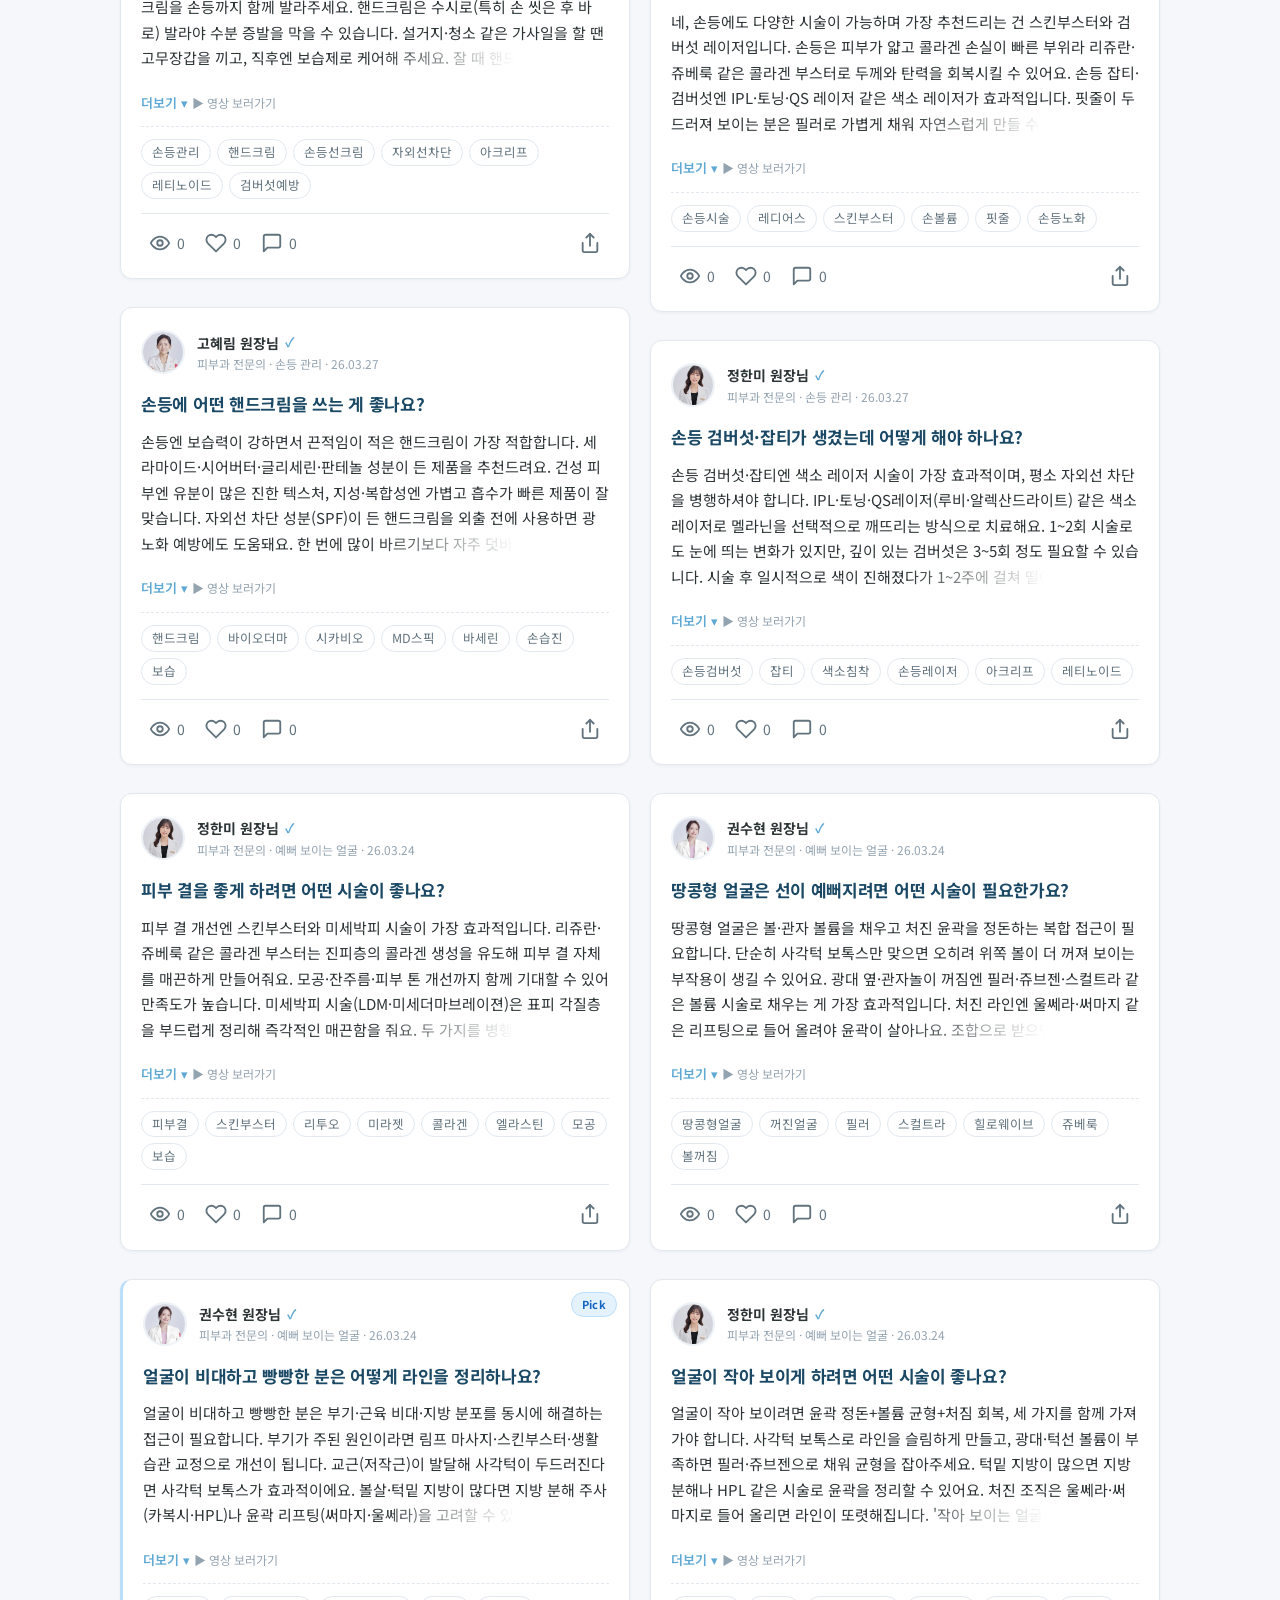
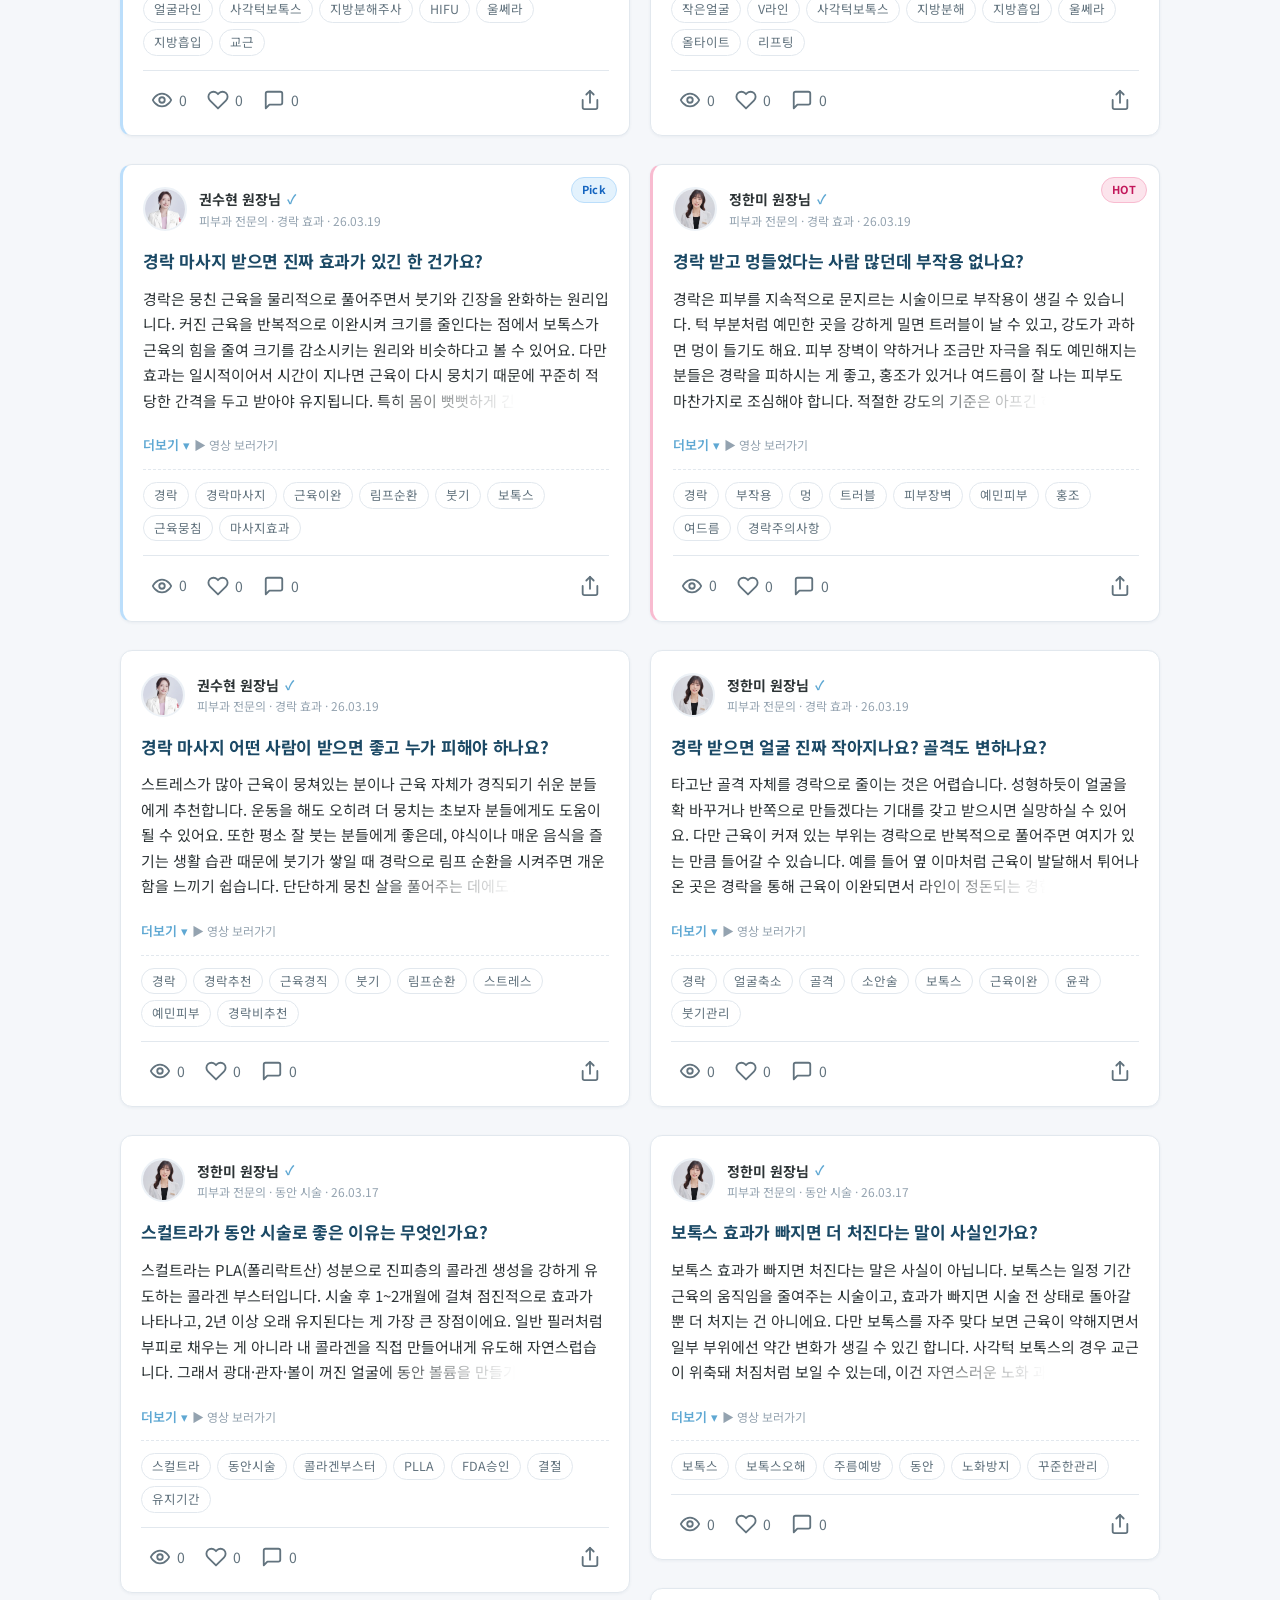
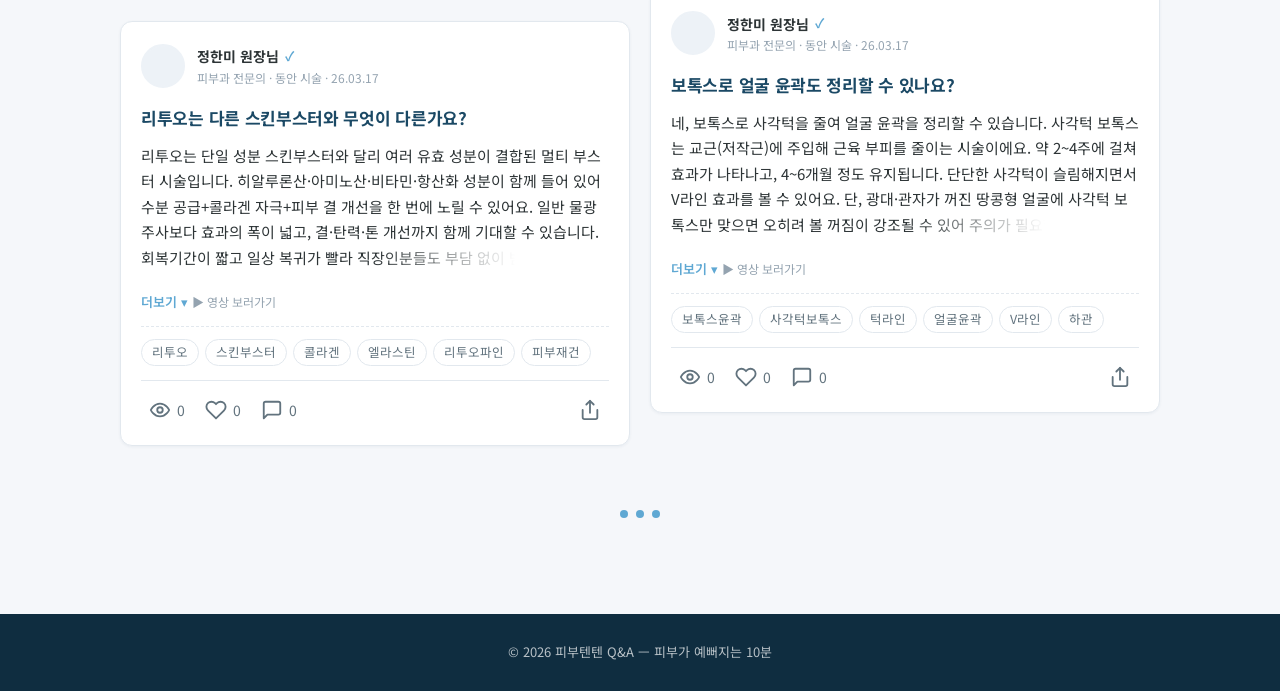
==== commit 843637aa: "카테고리 탭 선 아래 간격 늘림 (데스크탑 8→14px, 모바일 6→12px) - 선 위와 시각 균형" ====
--- a/index.html
+++ b/index.html
@@ -30,7 +30,7 @@
   <link rel="preconnect" href="https://fonts.gstatic.com" crossorigin>
   <link href="https://fonts.googleapis.com/css2?family=Noto+Sans+KR:wght@400;500;600;700;800&display=swap" rel="stylesheet">
 
-  <link rel="stylesheet" href="css/style.css?v=188">
+  <link rel="stylesheet" href="css/style.css?v=189">
   <link rel="icon" type="image/svg+xml" href="images/logo.svg">
   <link rel="apple-touch-icon" href="images/logo.svg">
 
@@ -138,8 +138,8 @@
 
   <div class="toast" id="toast"></div>
 
-  <script src="js/data.js?v=188"></script>
-  <script src="js/search.js?v=188"></script>
-  <script src="js/app.js?v=188"></script>
+  <script src="js/data.js?v=189"></script>
+  <script src="js/search.js?v=189"></script>
+  <script src="js/app.js?v=189"></script>
 </body>
 </html>
--- a/css/style.css
+++ b/css/style.css
@@ -557,7 +557,7 @@
 .cat-tabs {
   border-bottom: 1px solid var(--border);
   gap: 8px 28px;
-  margin-bottom: 8px;       /* 16px → 8px : 탭 밑줄과 첫 칩 줄 간격 좁힘 */
+  margin-bottom: 14px;      /* 선 위 padding(7px)과 시각적 균형 */
   padding-bottom: 0;
 }
 @media (max-width: 600px) {
@@ -568,7 +568,7 @@
     justify-content: center;
     padding: 0 4px;
     scrollbar-width: none;
-    margin-bottom: 6px;
+    margin-bottom: 12px;          /* 선 위 padding(6px)과 시각적 균형 */
   }
   .cat-tabs::-webkit-scrollbar { display: none; }
   .cat-tab {
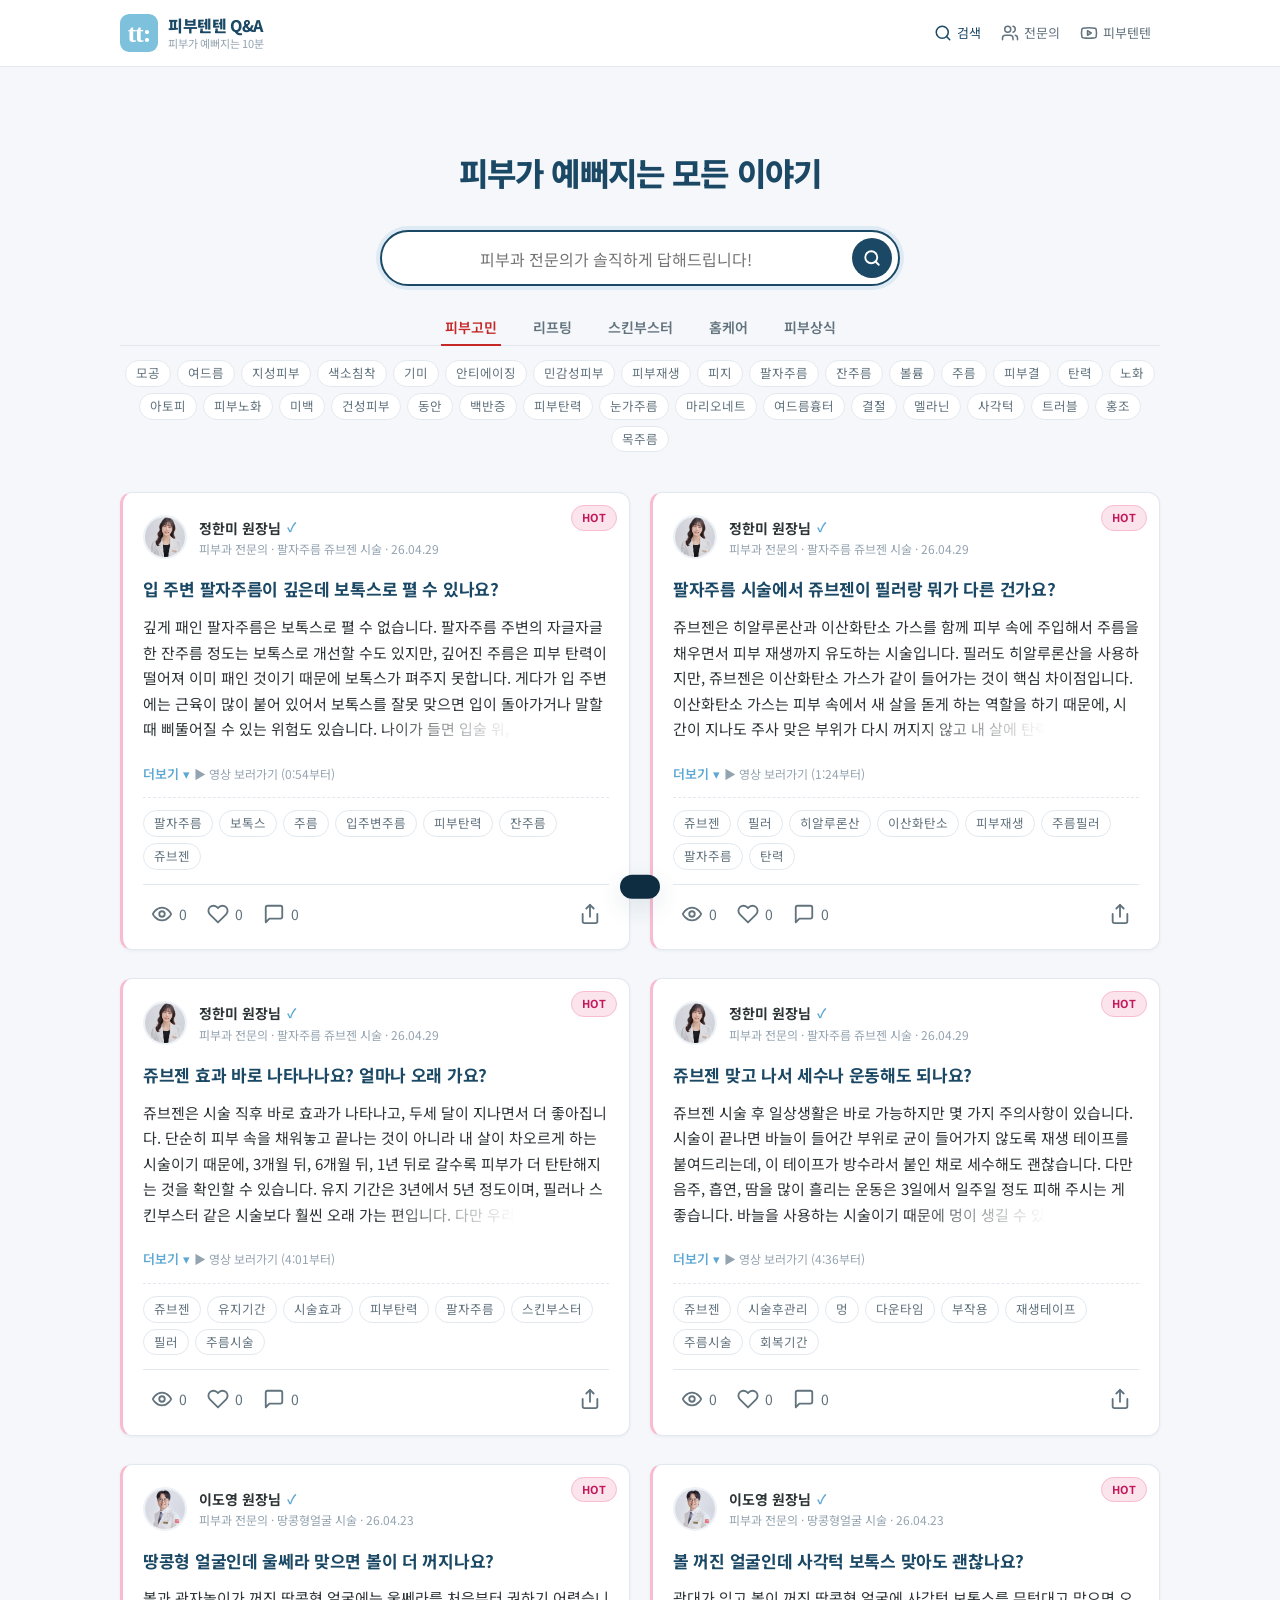
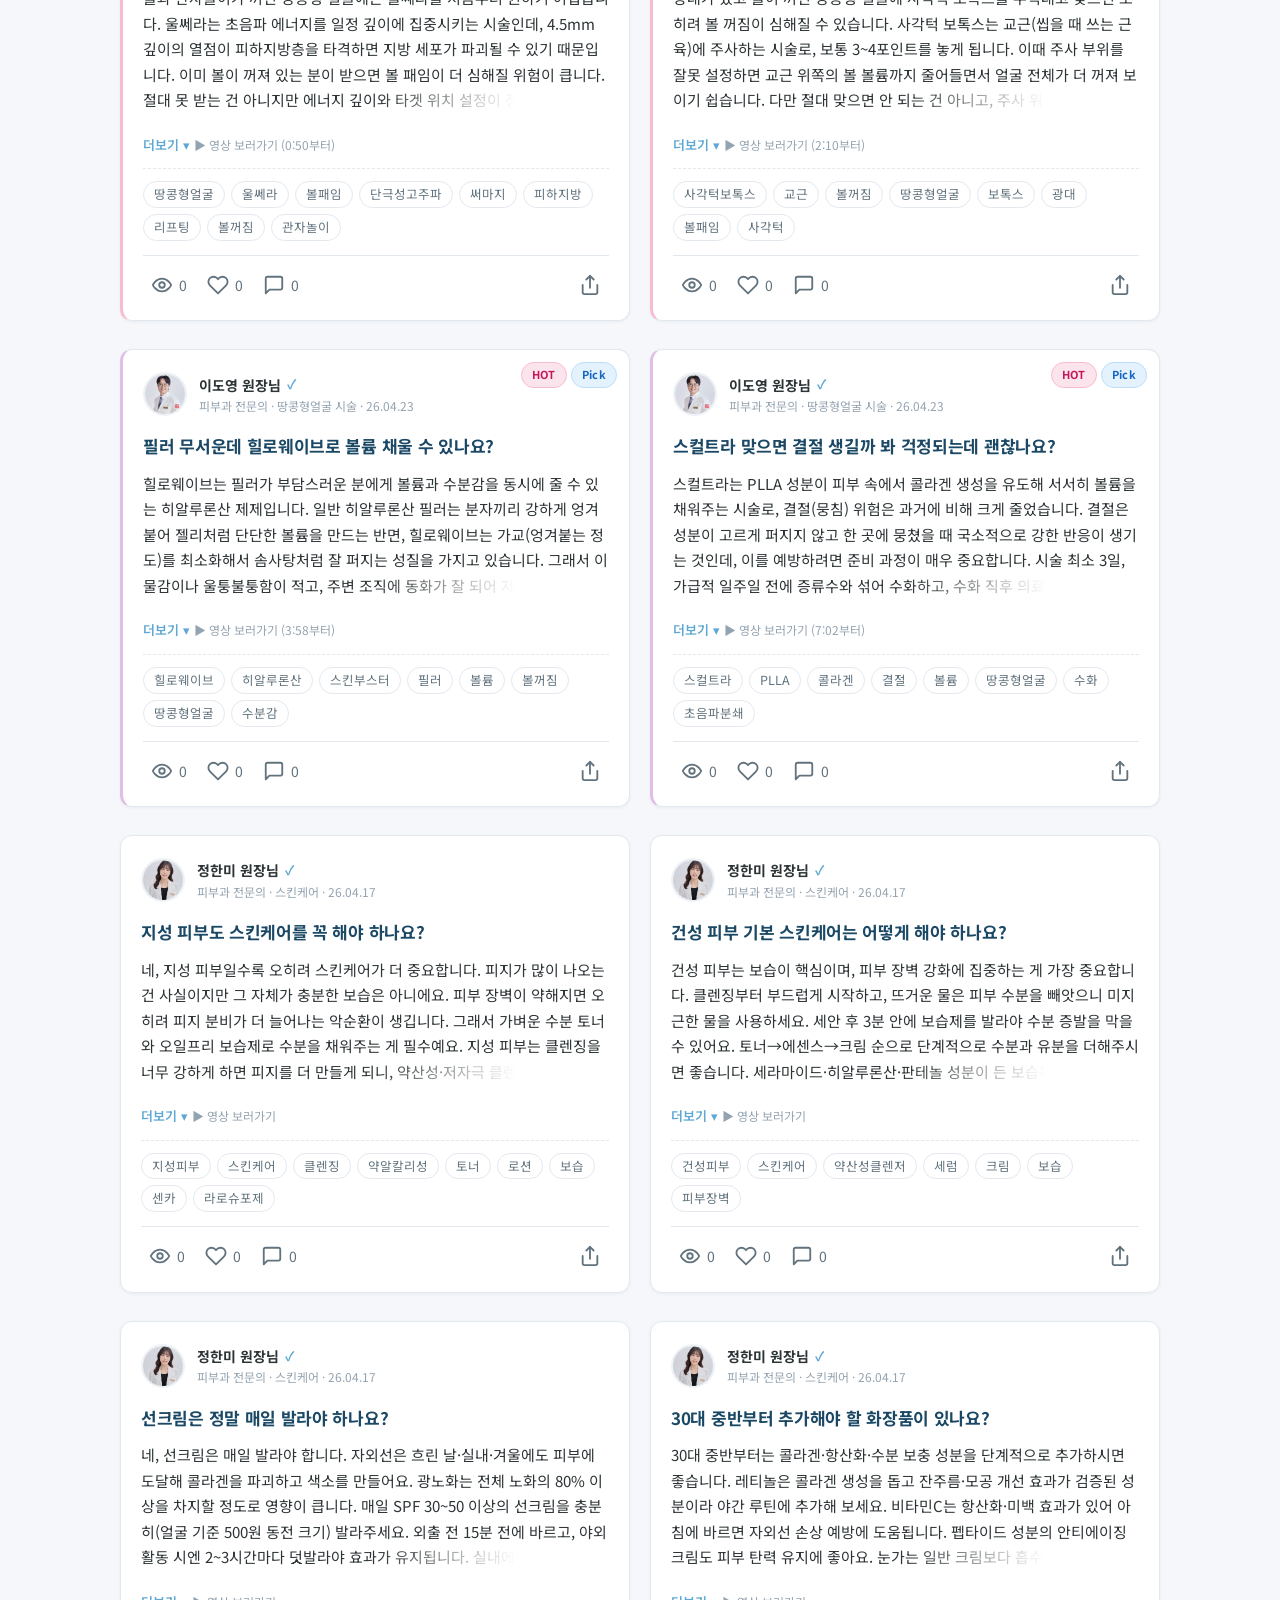
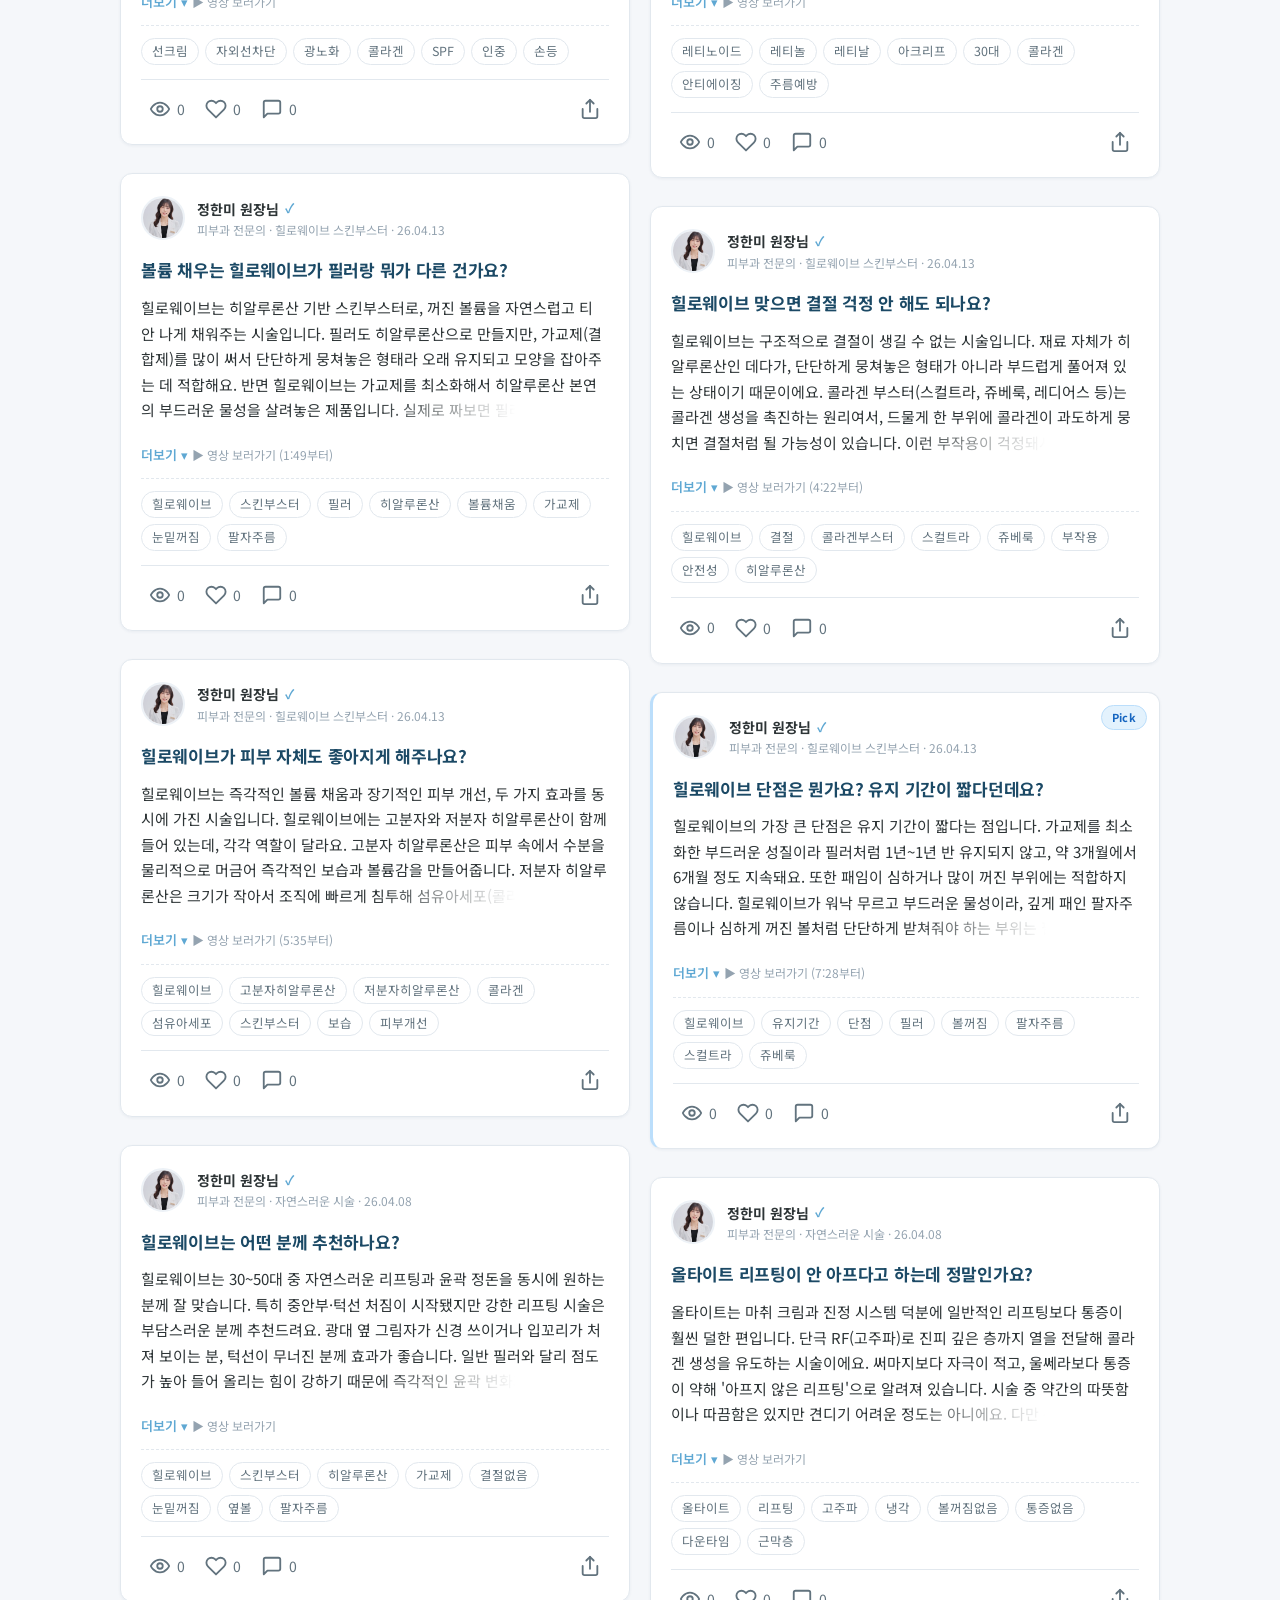
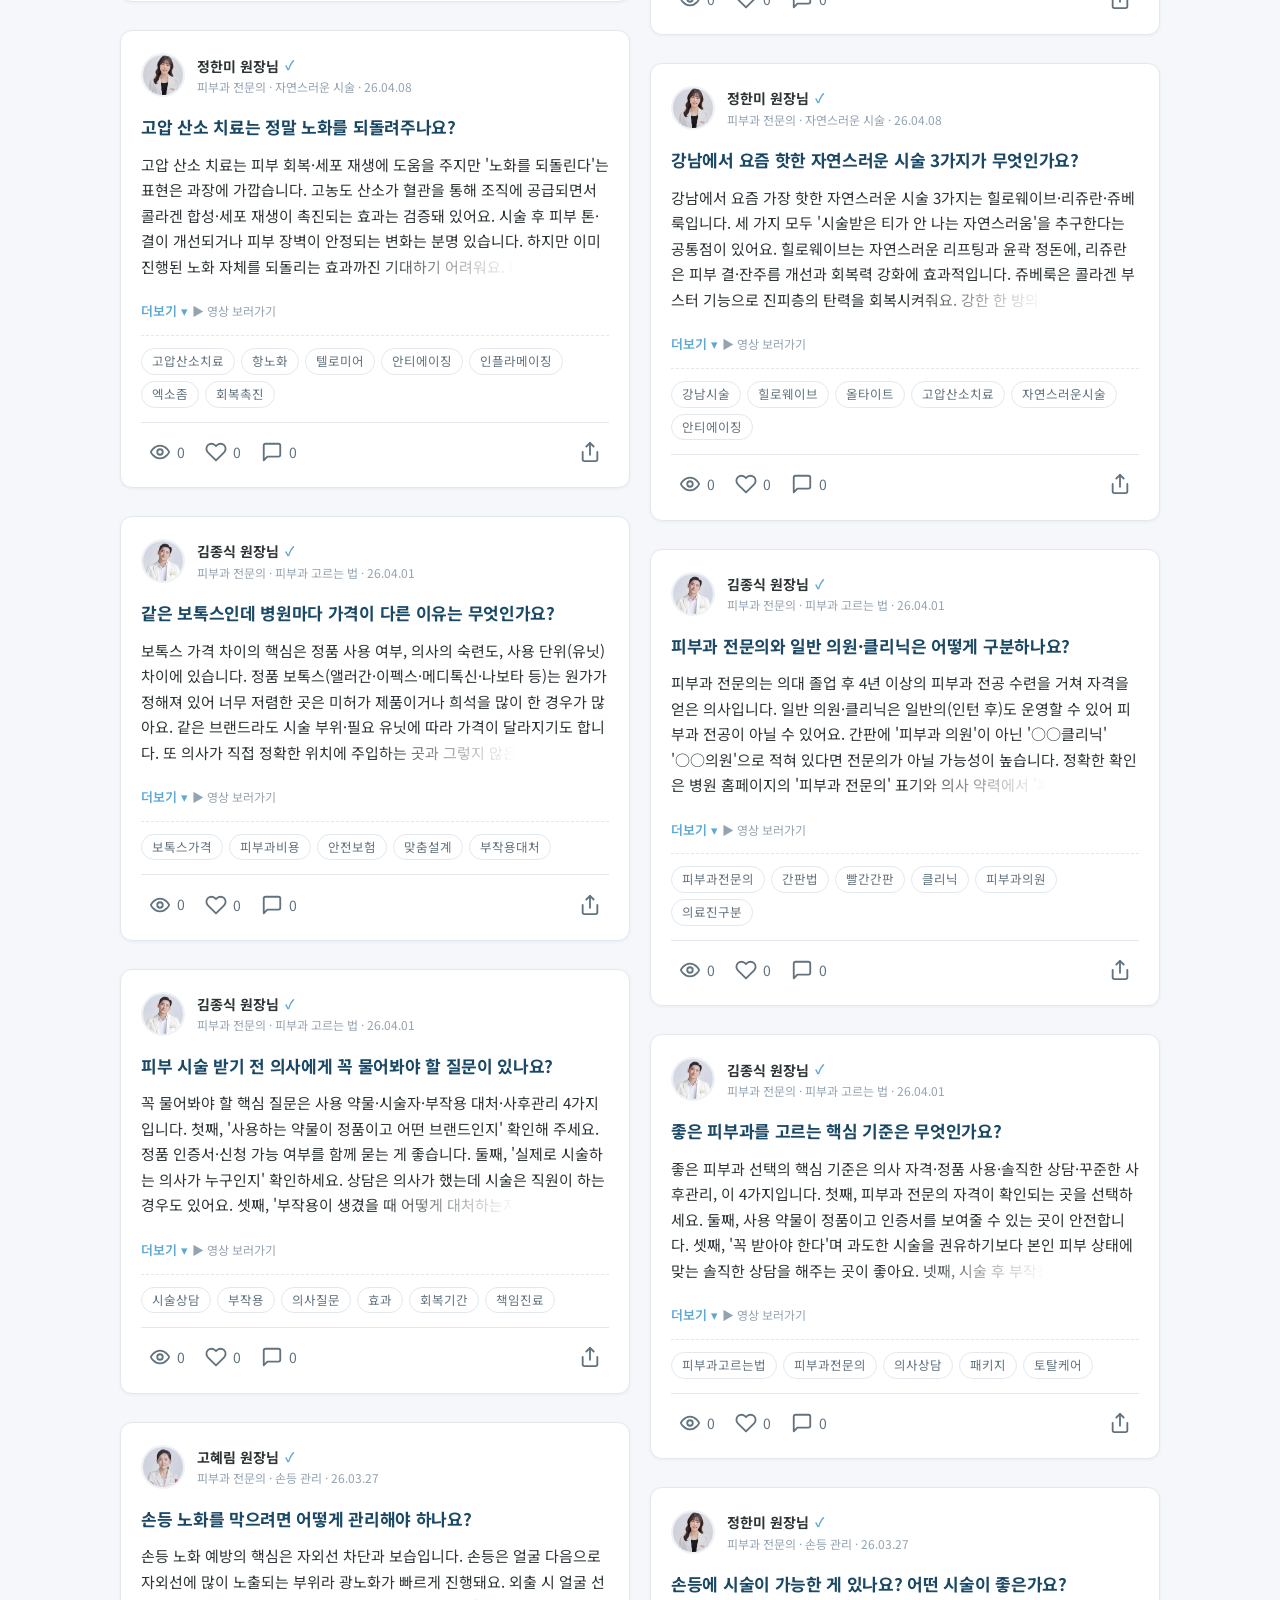
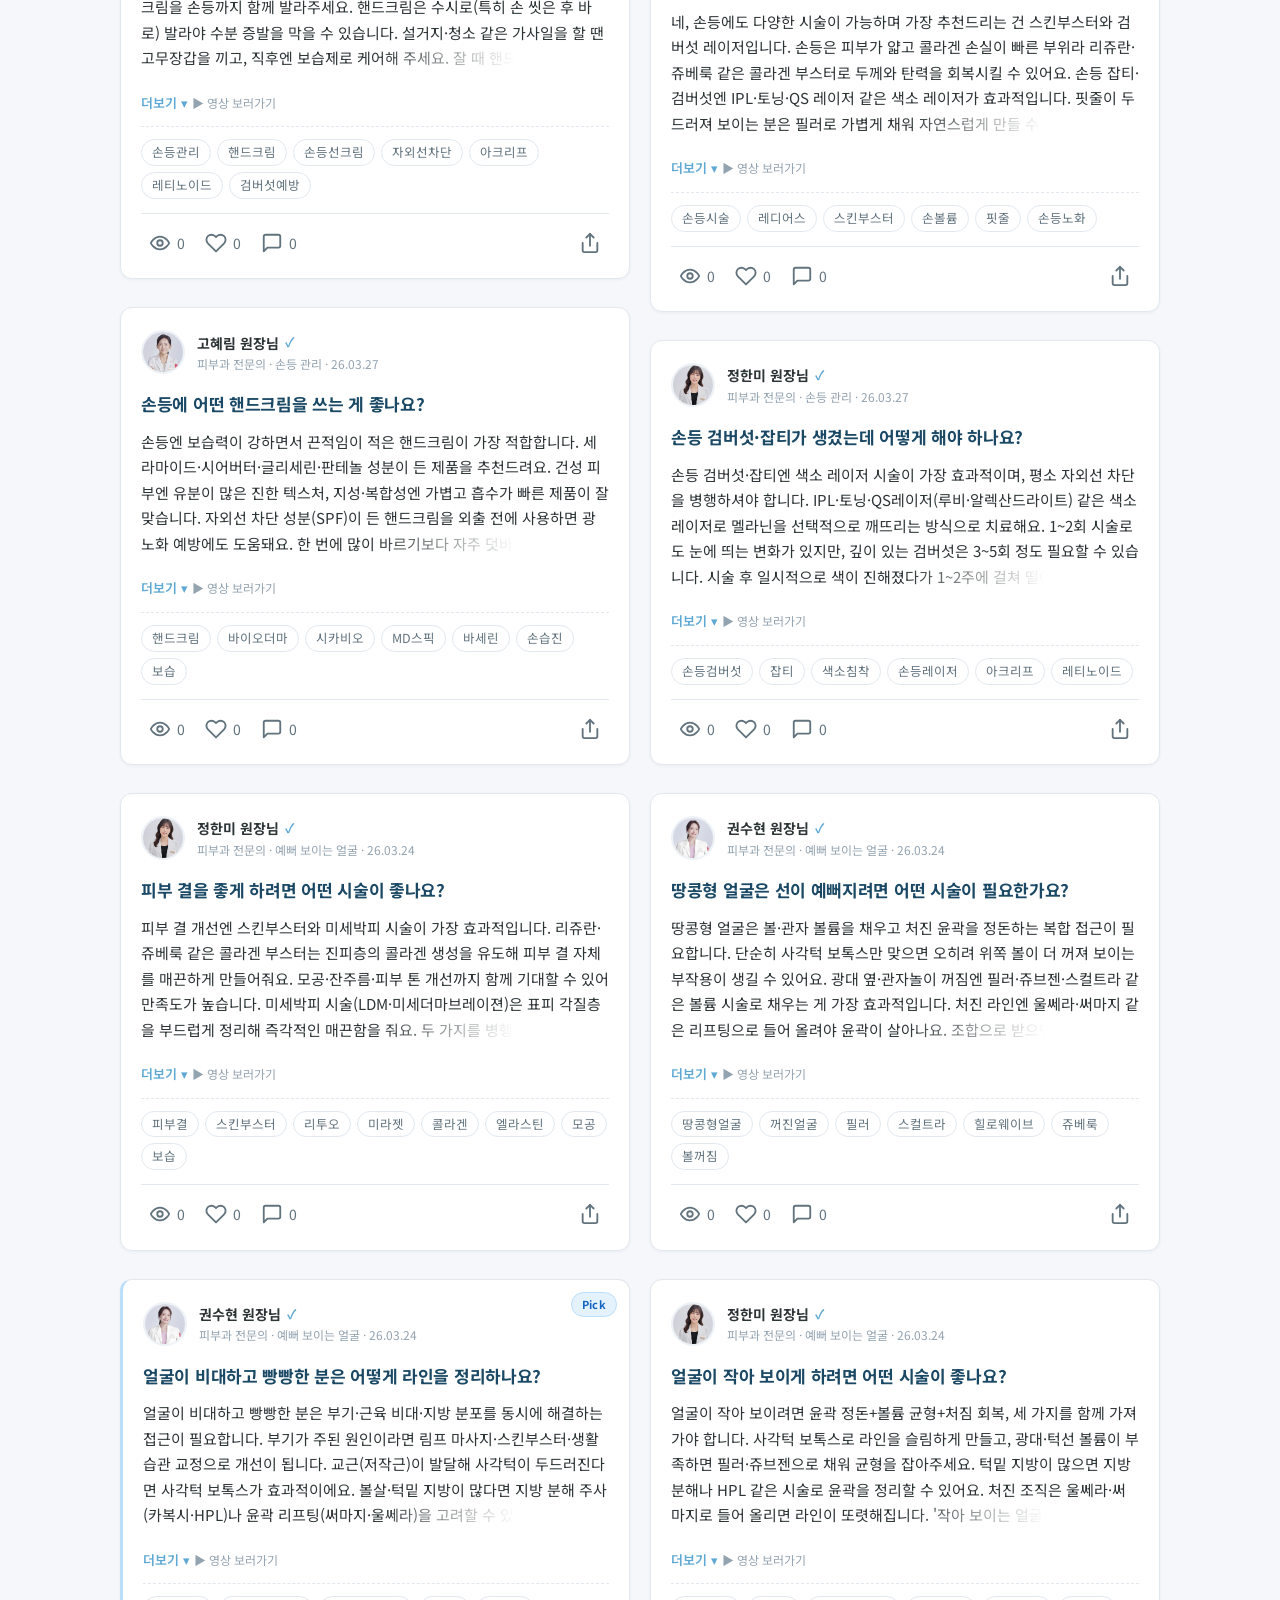
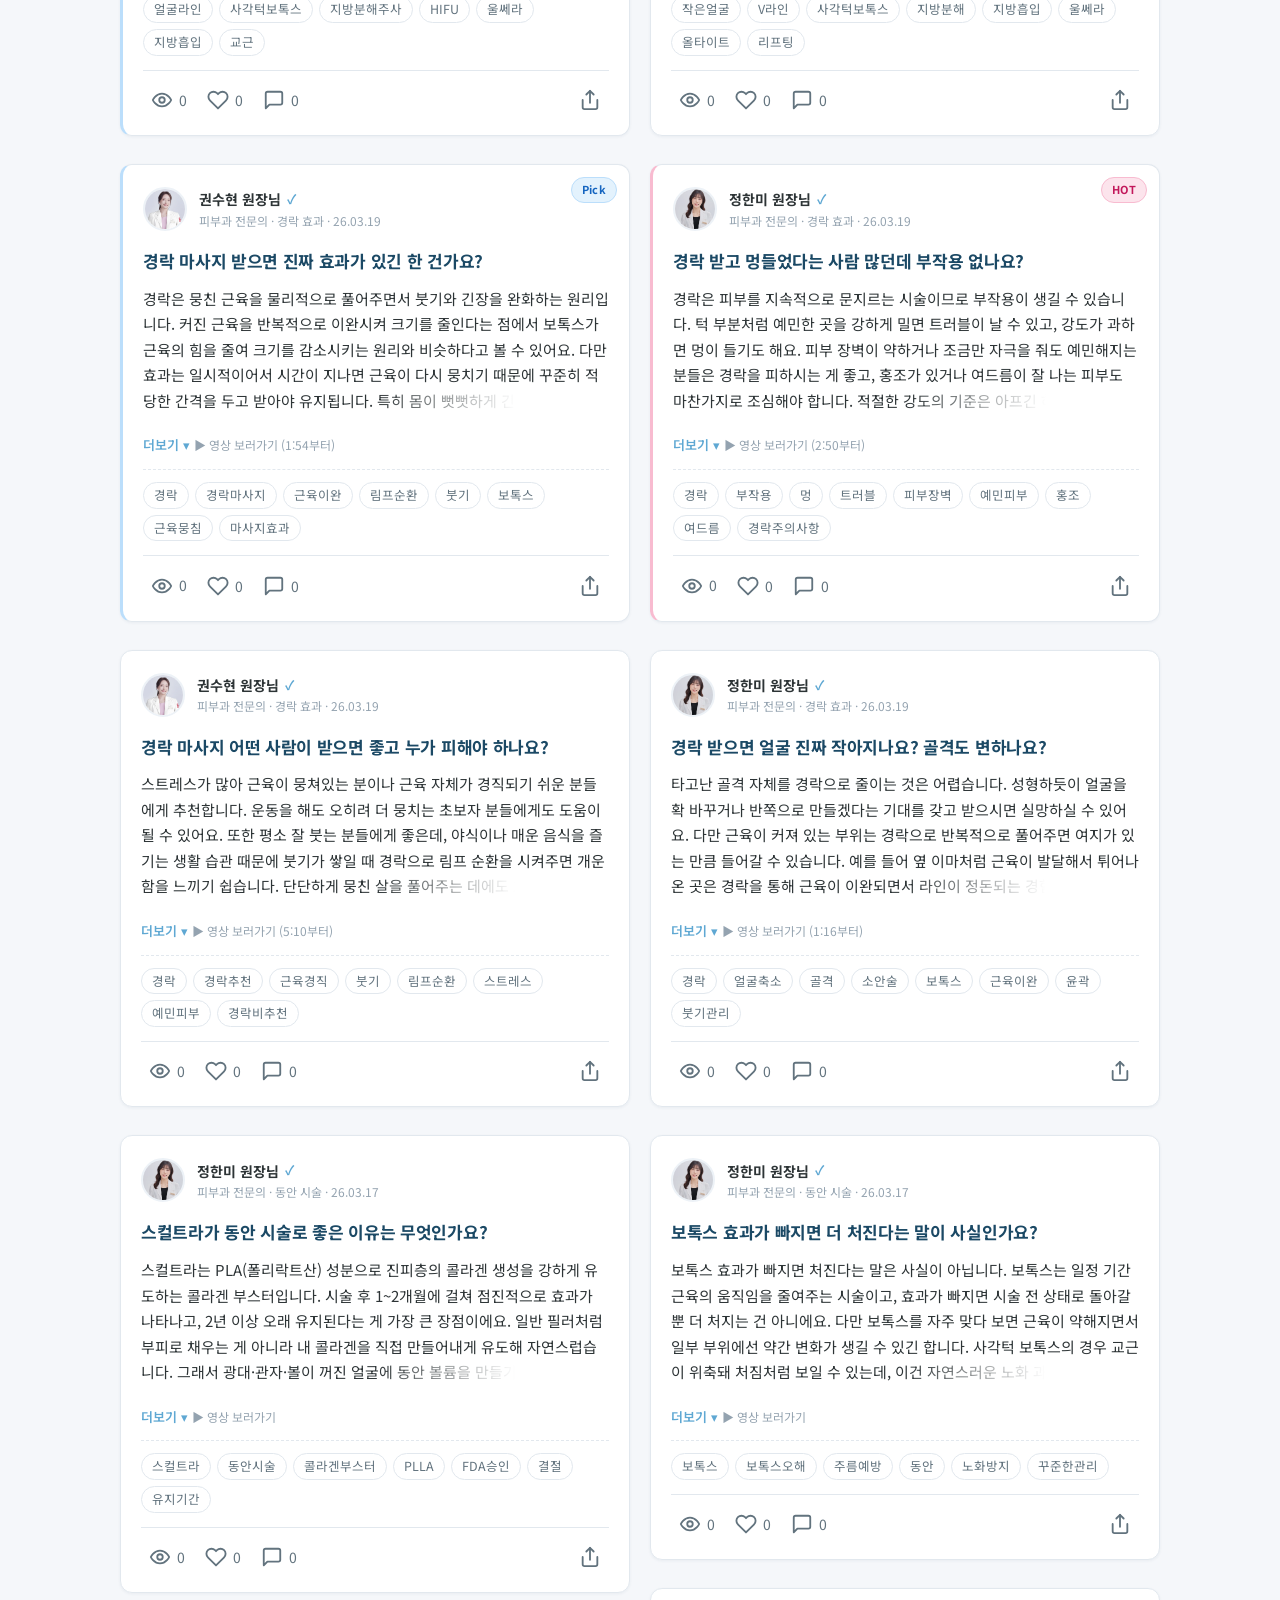
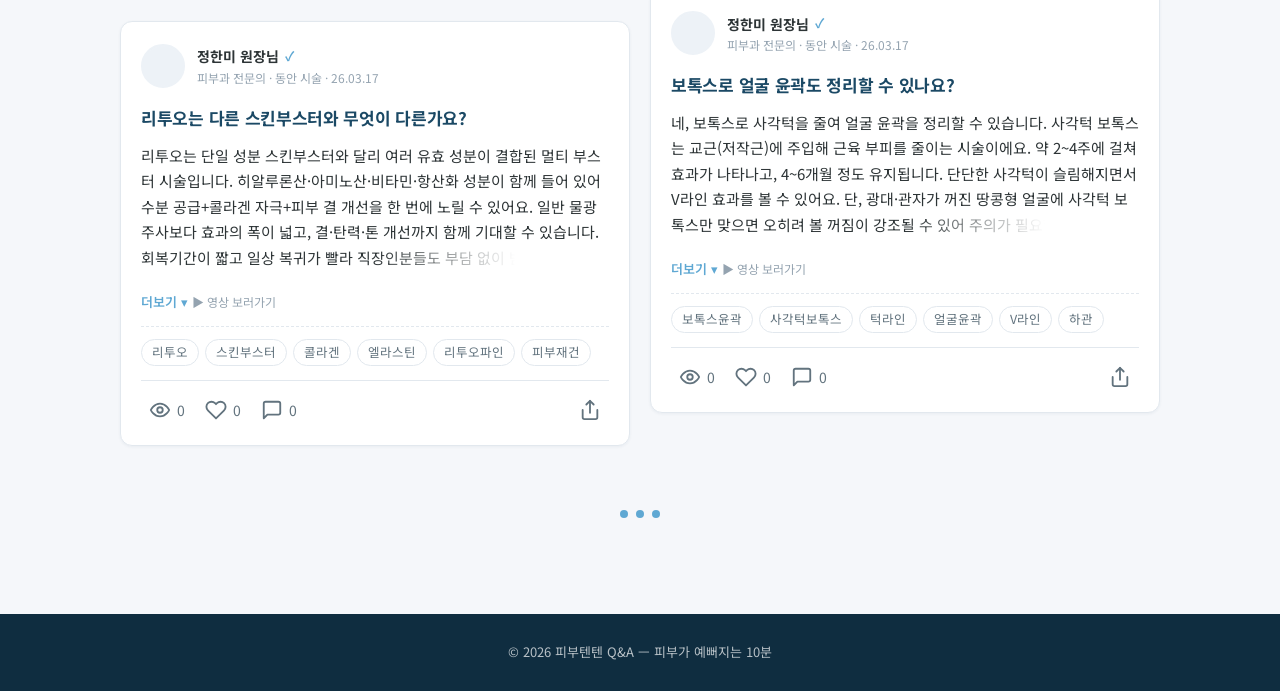
==== commit 47ced562: "출처시점(startTime) 지원: .txt 파싱 + data.js 필드 + cardHtml ?t={초} 적용 (1116개 Q&A)" ====
--- a/index.html
+++ b/index.html
@@ -30,7 +30,7 @@
   <link rel="preconnect" href="https://fonts.gstatic.com" crossorigin>
   <link href="https://fonts.googleapis.com/css2?family=Noto+Sans+KR:wght@400;500;600;700;800&display=swap" rel="stylesheet">
 
-  <link rel="stylesheet" href="css/style.css?v=189">
+  <link rel="stylesheet" href="css/style.css?v=190">
   <link rel="icon" type="image/svg+xml" href="images/logo.svg">
   <link rel="apple-touch-icon" href="images/logo.svg">
 
@@ -138,8 +138,8 @@
 
   <div class="toast" id="toast"></div>
 
-  <script src="js/data.js?v=189"></script>
-  <script src="js/search.js?v=189"></script>
-  <script src="js/app.js?v=189"></script>
+  <script src="js/data.js?v=190"></script>
+  <script src="js/search.js?v=190"></script>
+  <script src="js/app.js?v=190"></script>
 </body>
 </html>
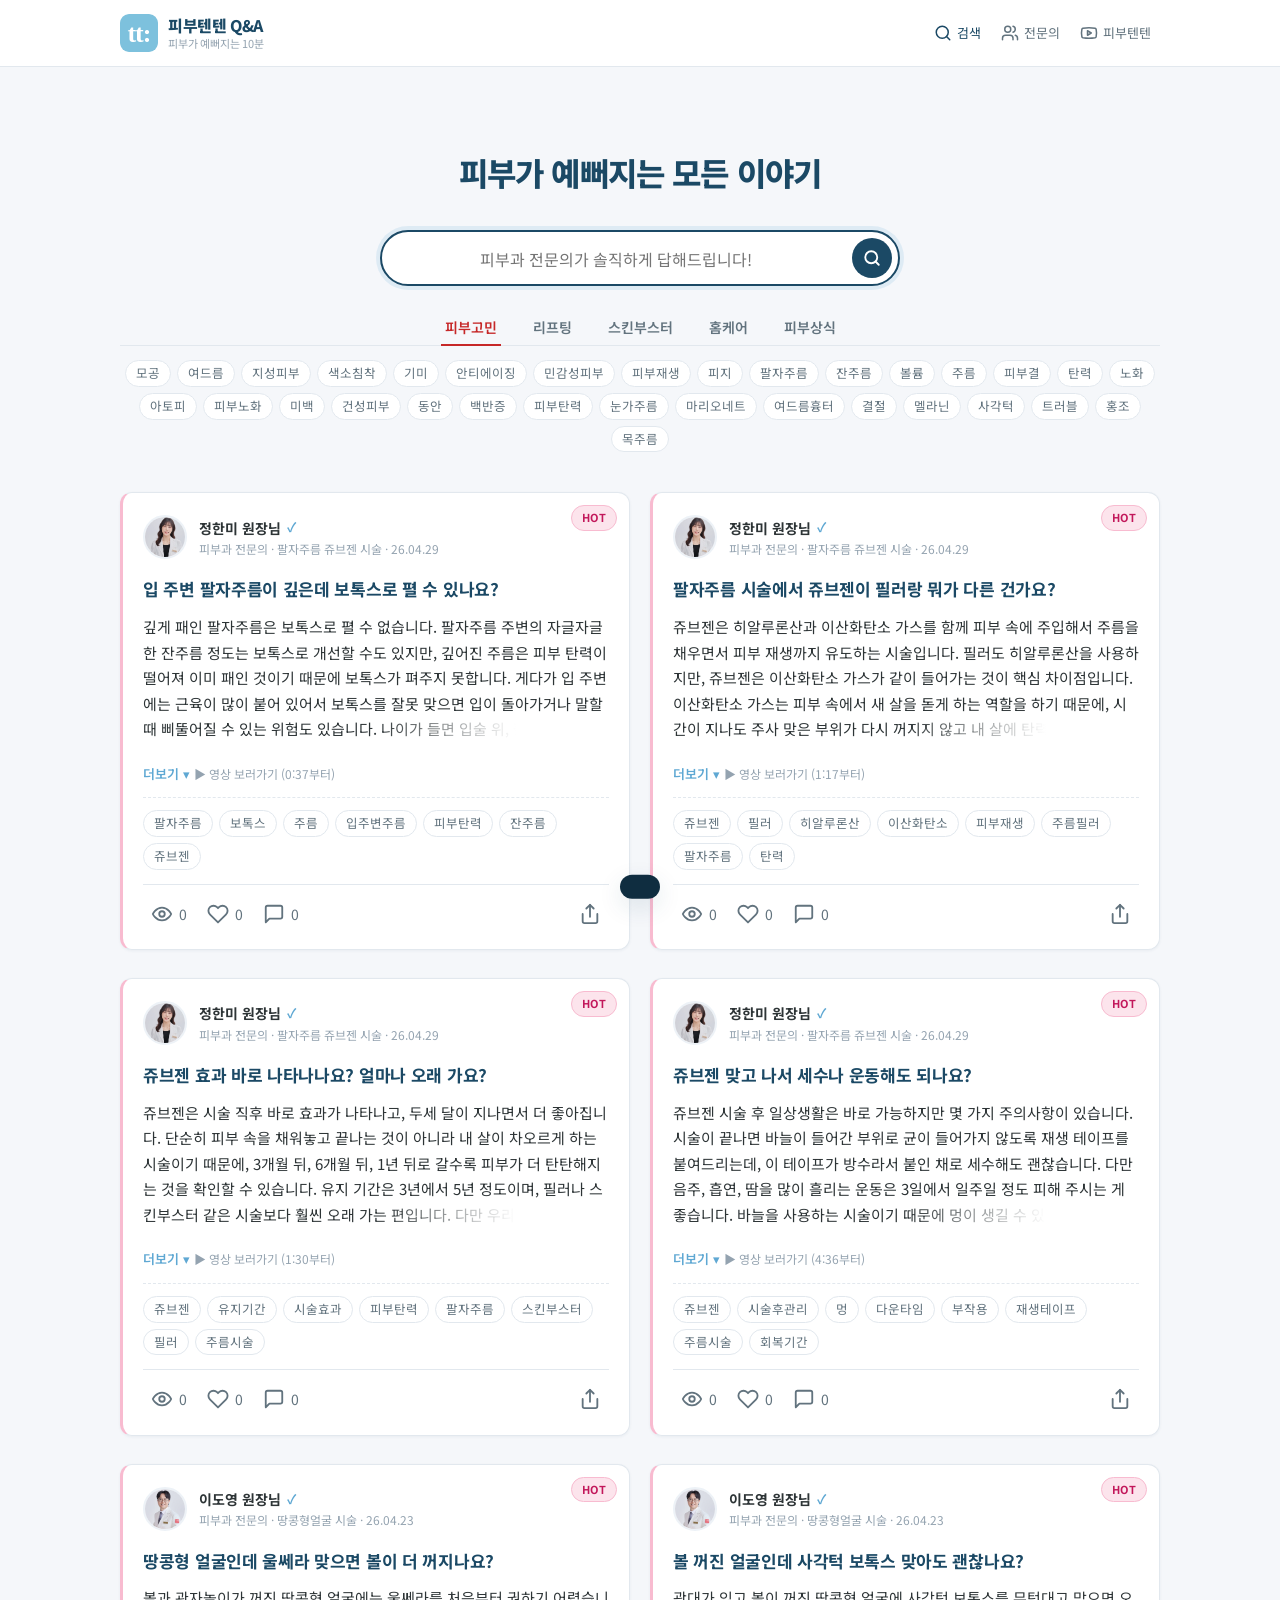
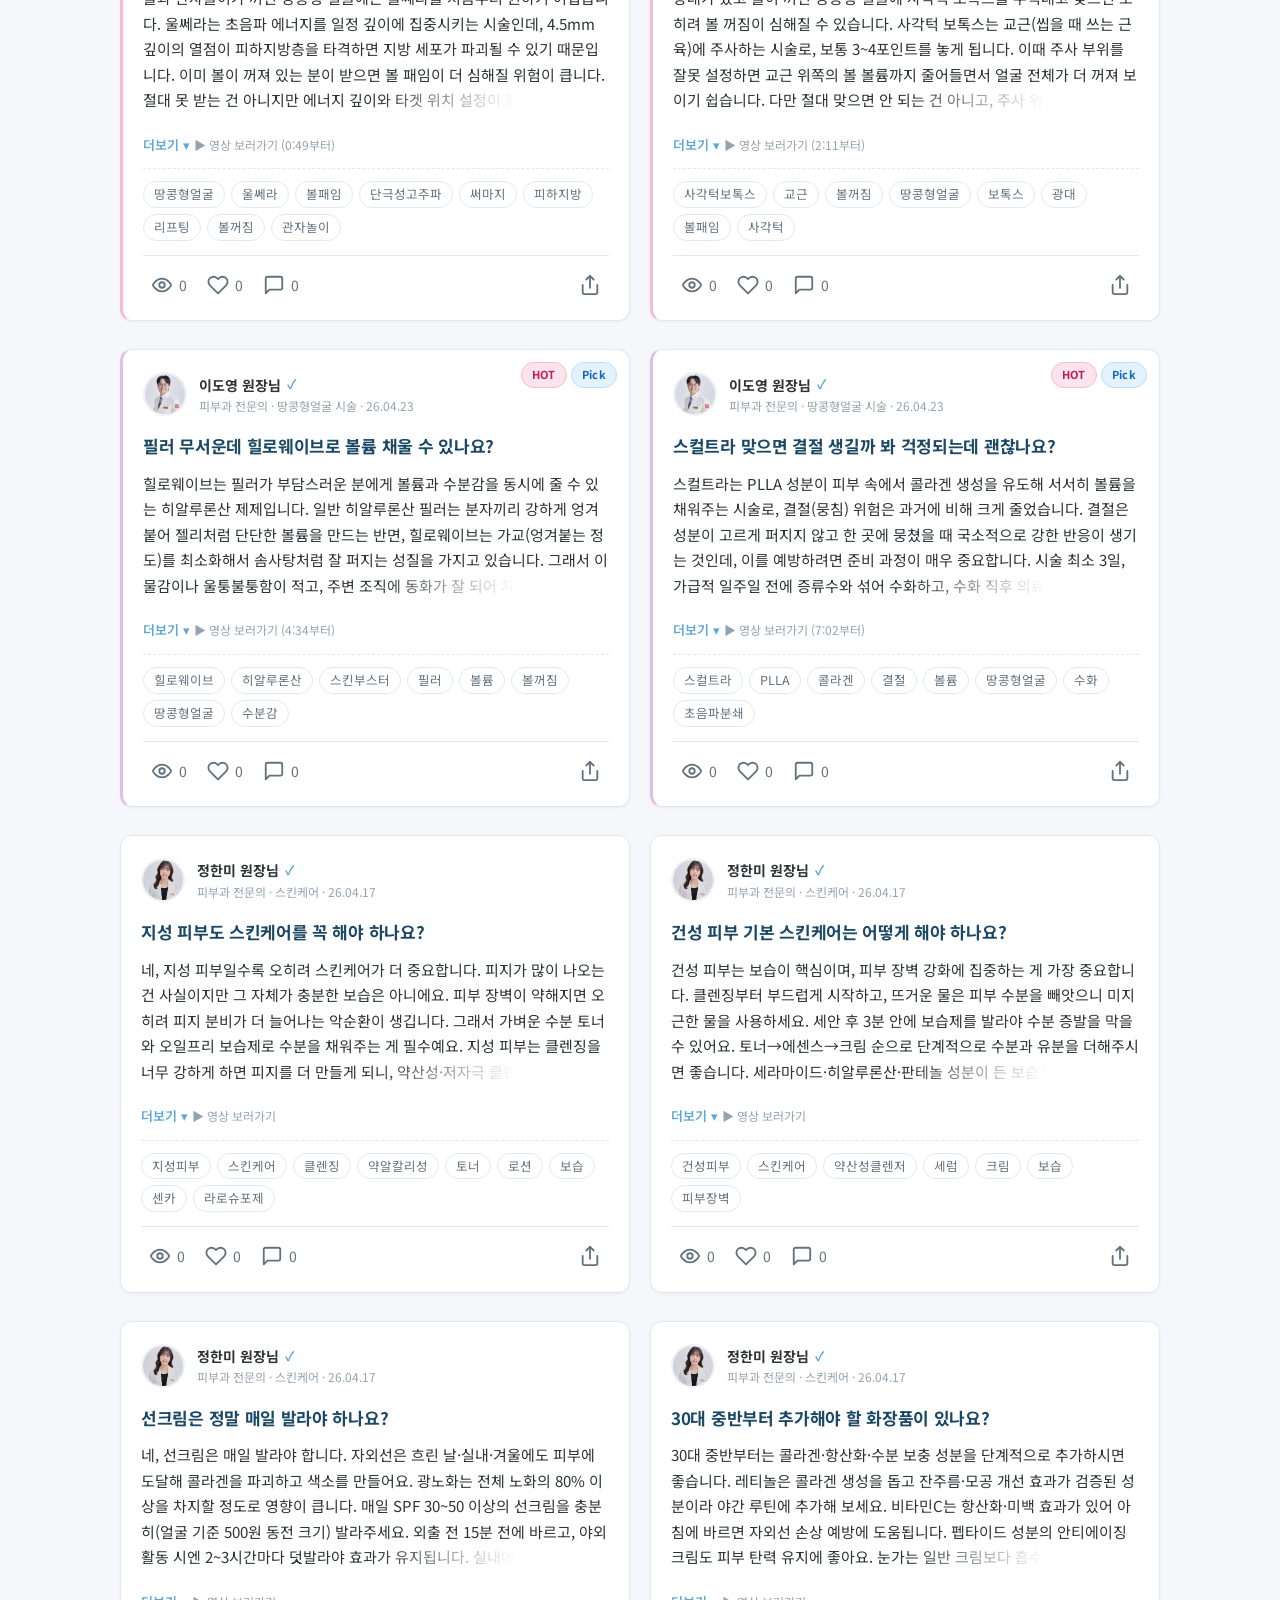
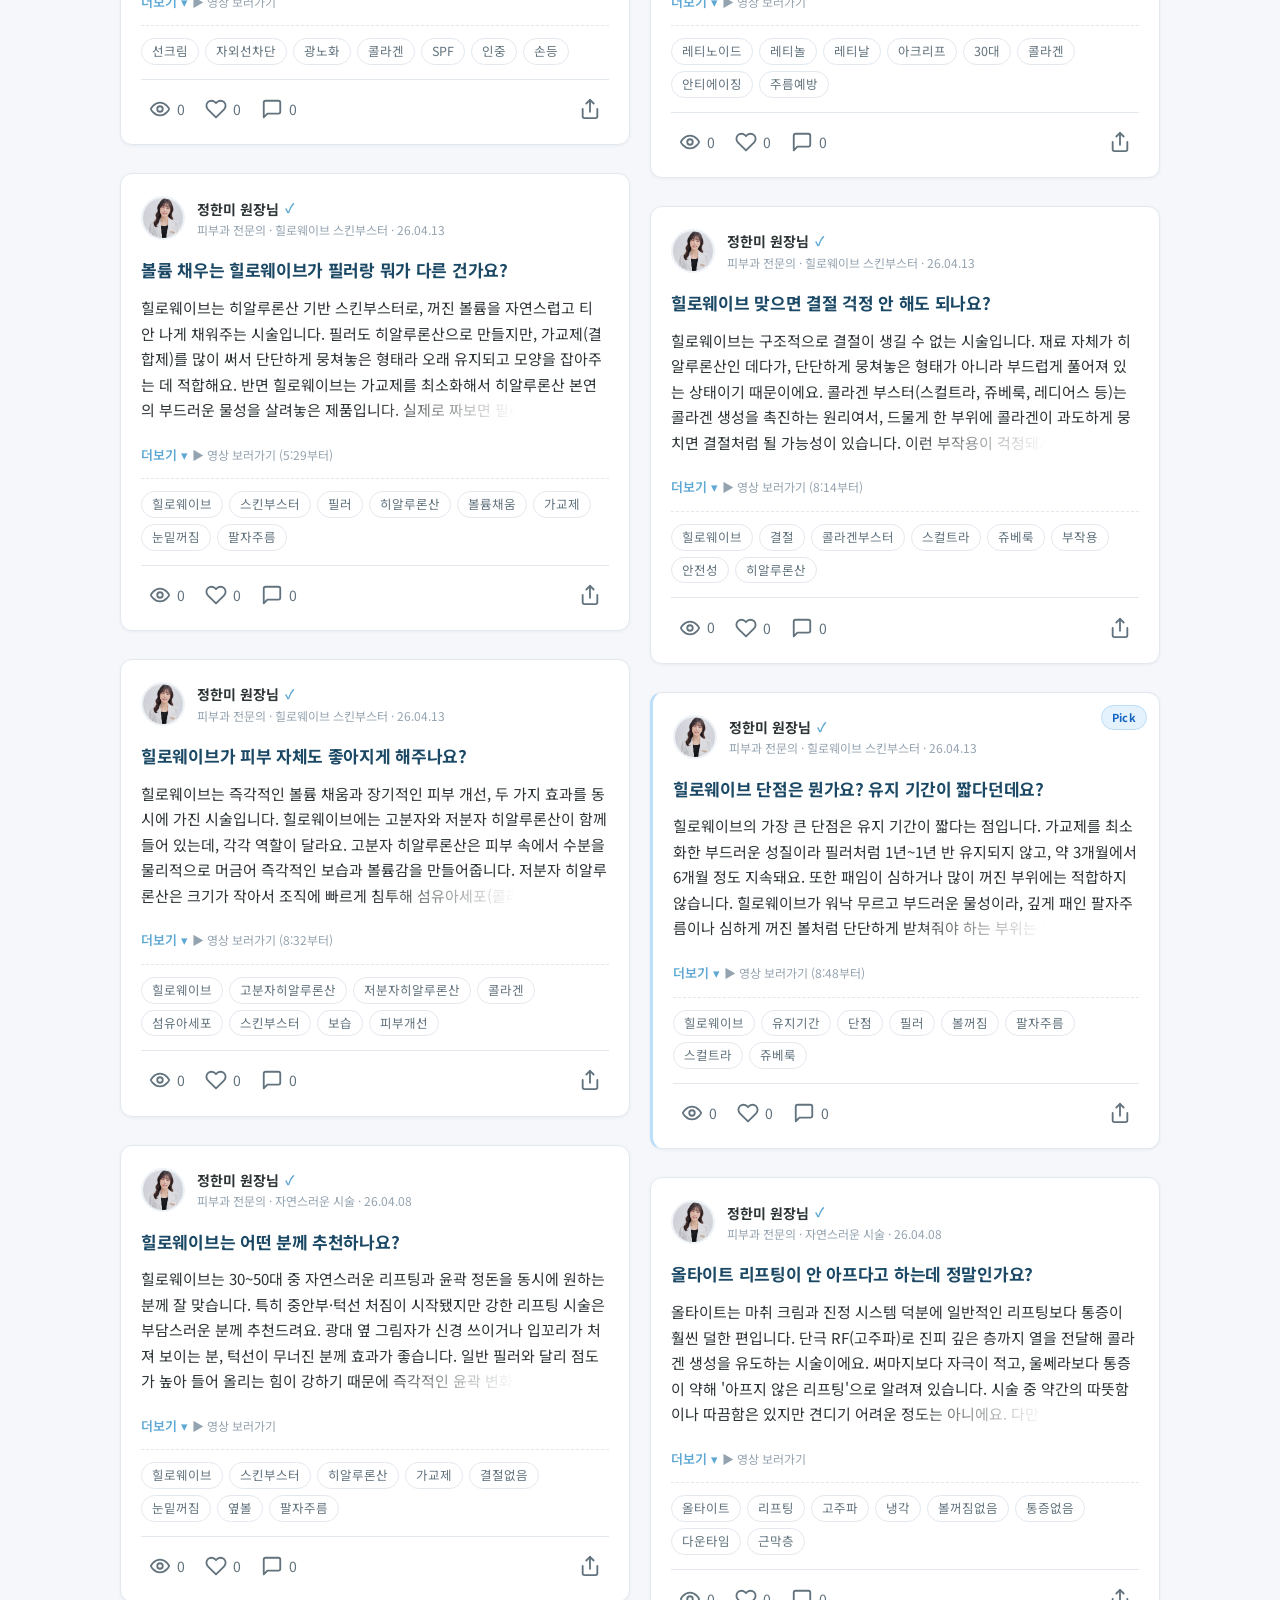
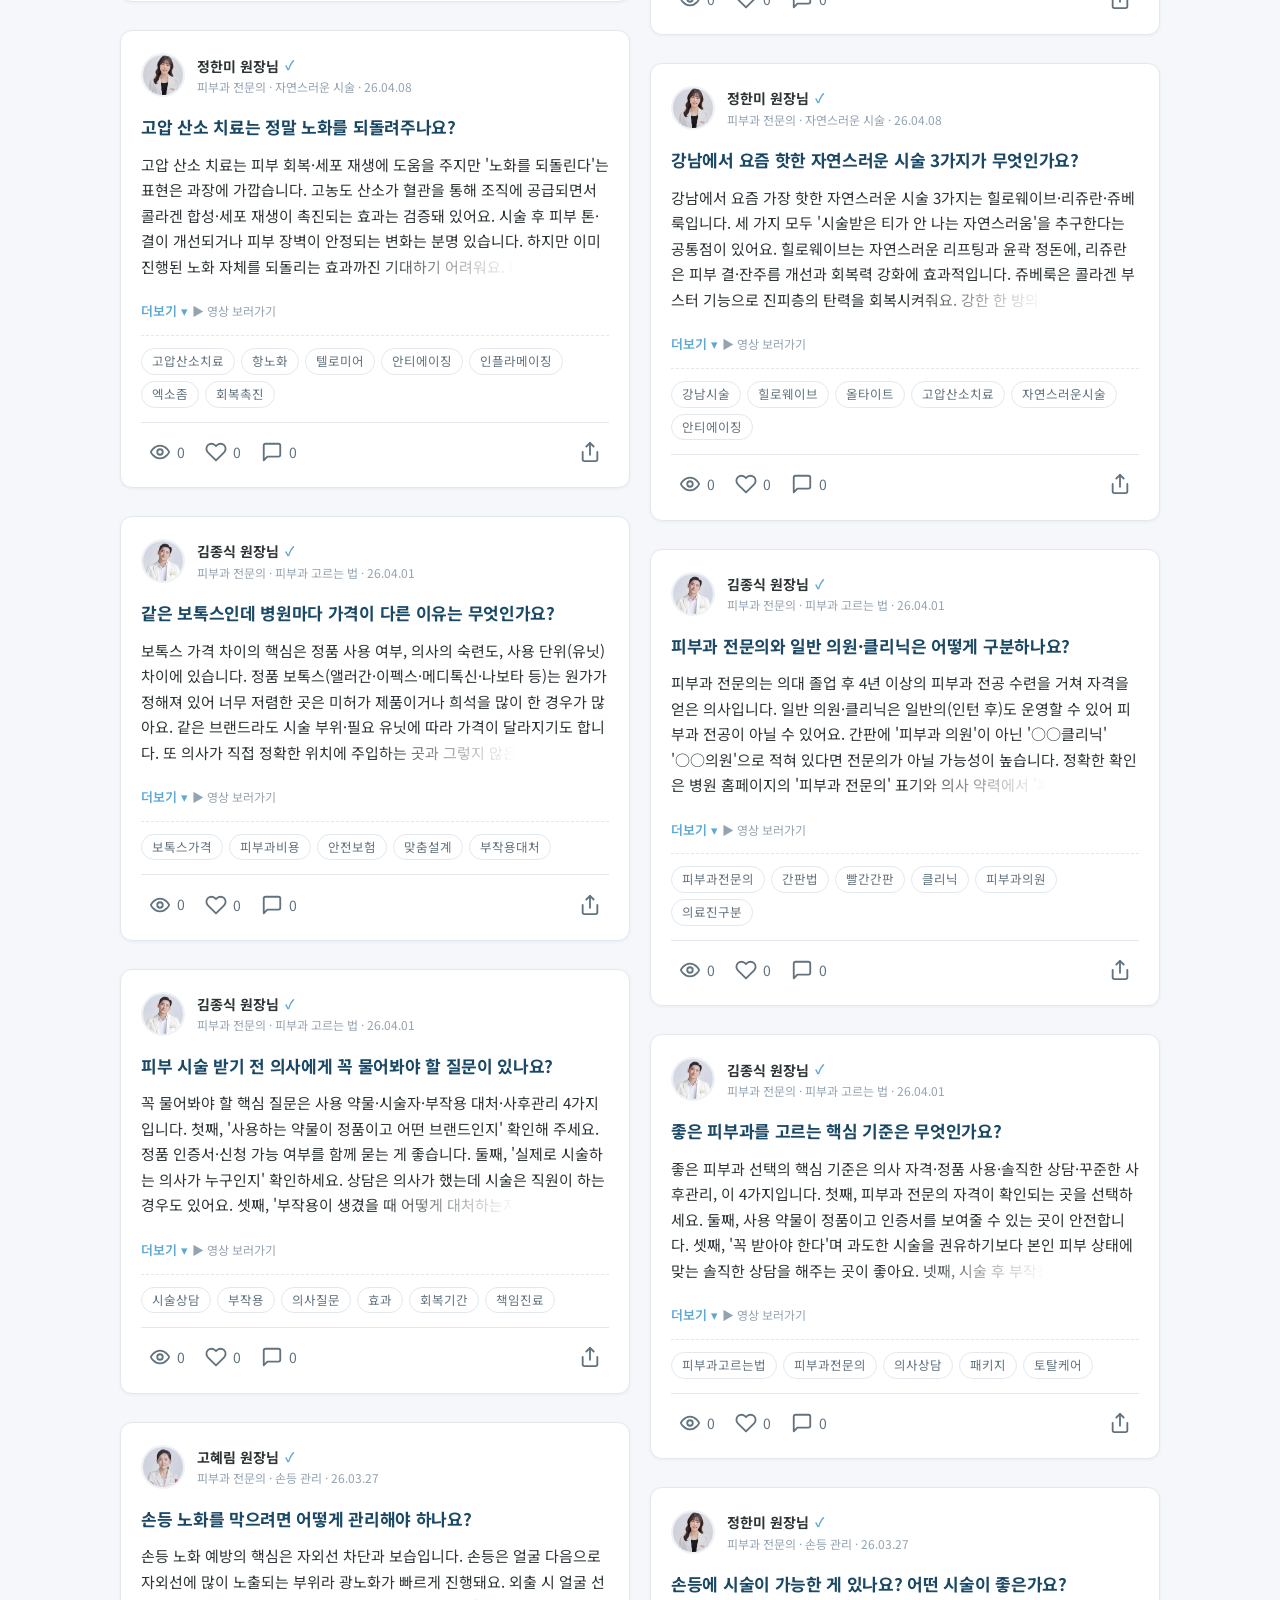
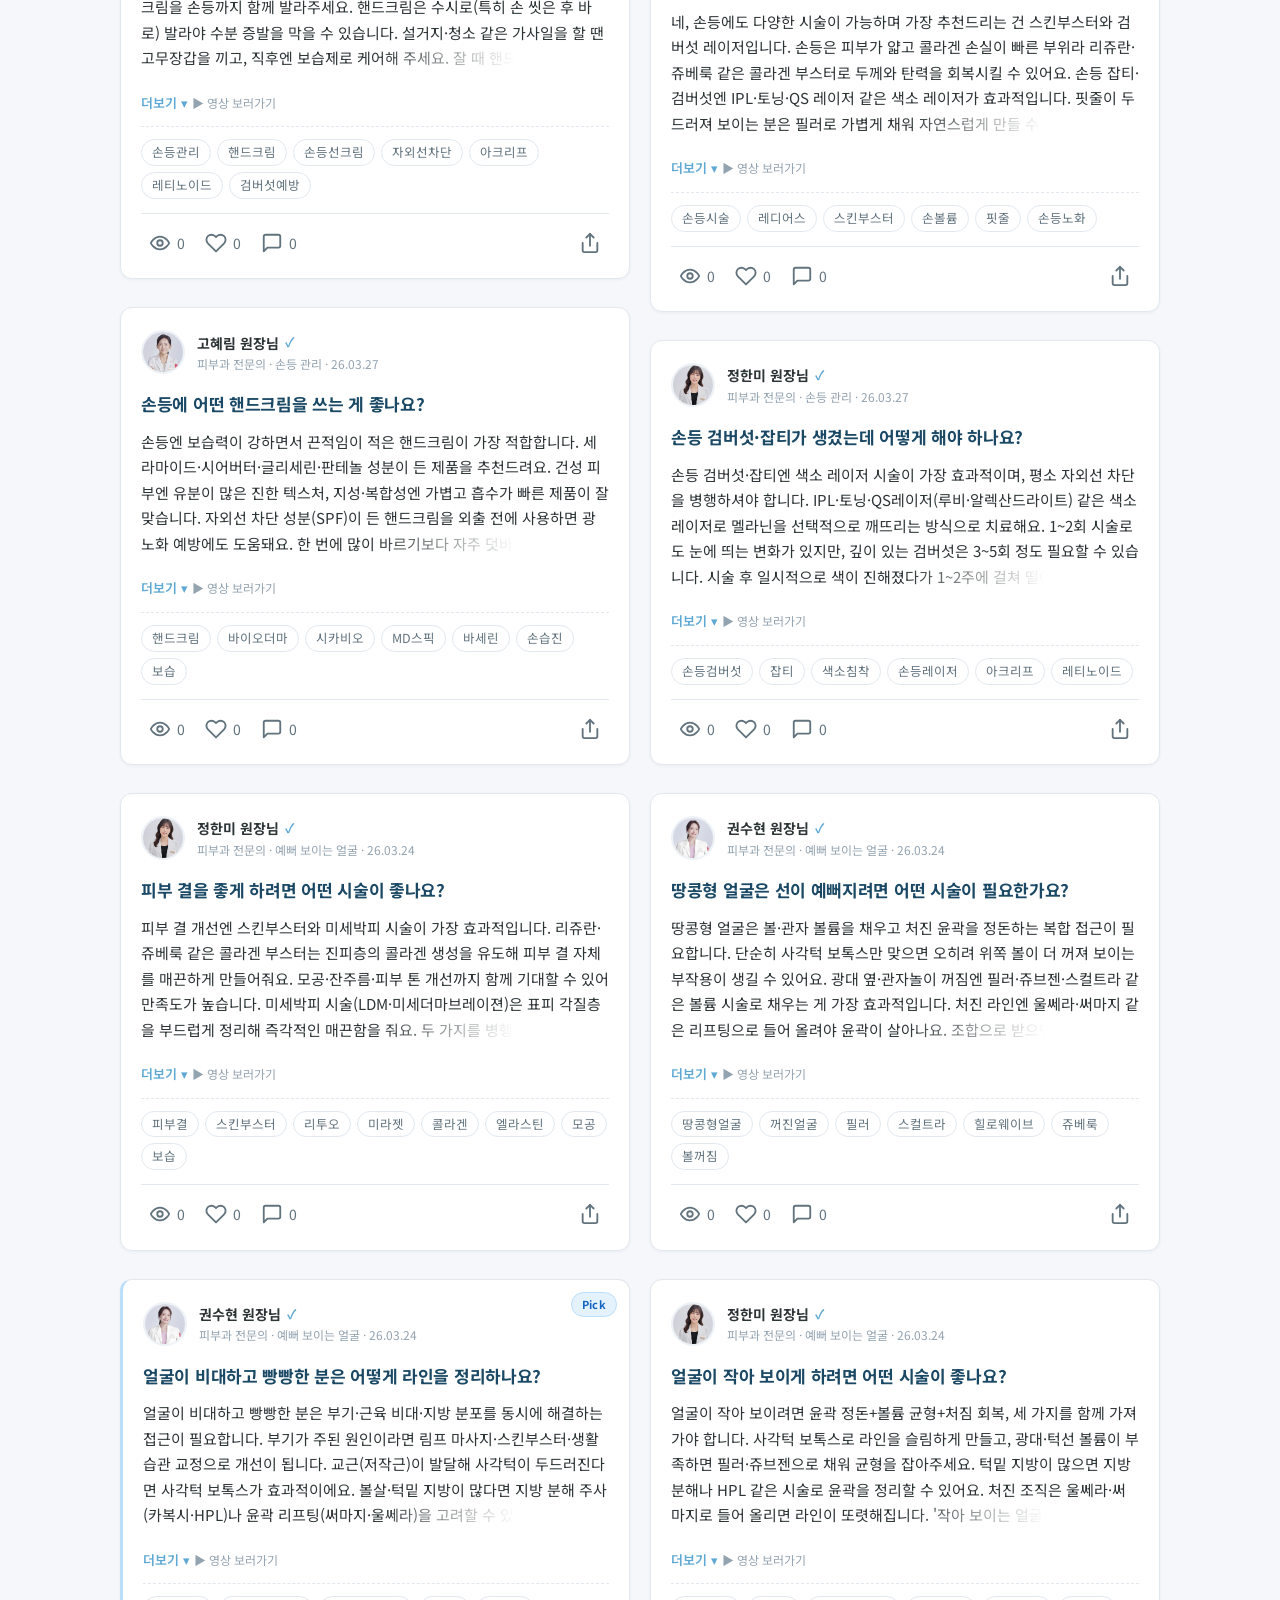
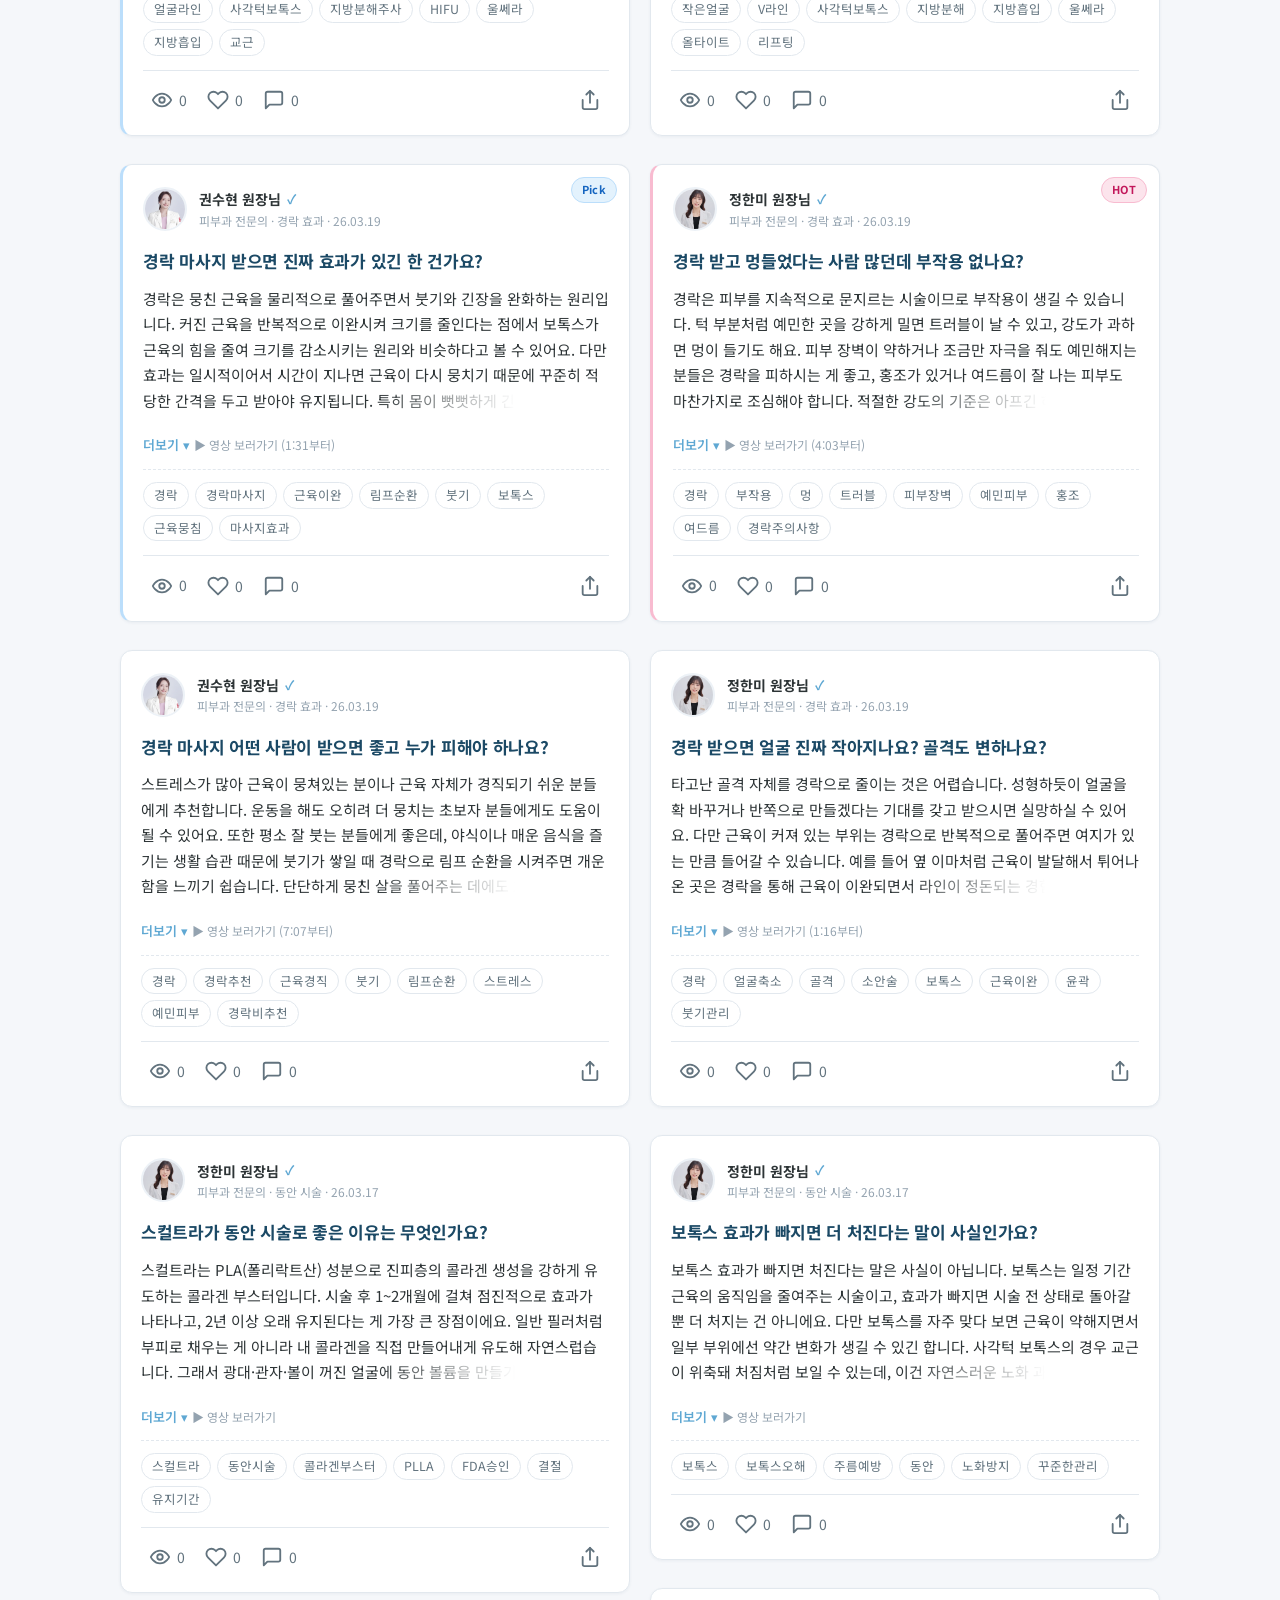
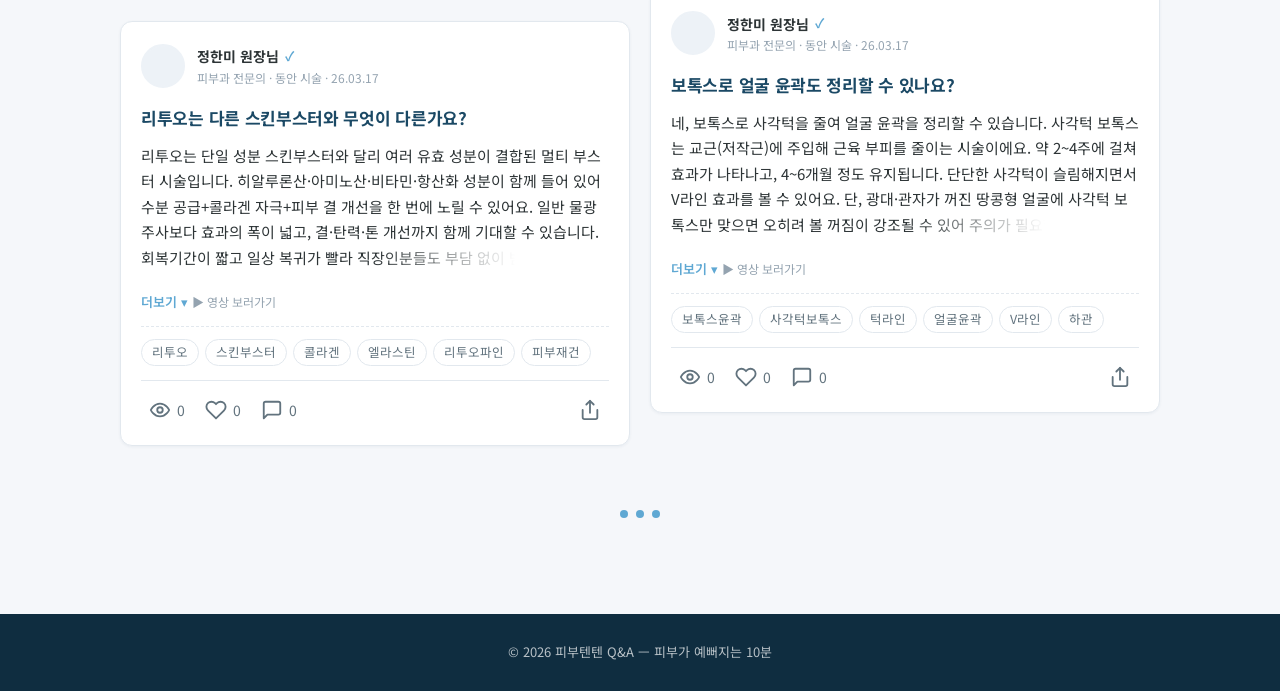
==== commit 5db77f1c: "startTime 정밀 보정 — 후보 자동매칭 + 6 서브에이전트 병렬 검증 (변경 ~903개) + 캐시 v=191" ====
--- a/index.html
+++ b/index.html
@@ -30,7 +30,7 @@
   <link rel="preconnect" href="https://fonts.gstatic.com" crossorigin>
   <link href="https://fonts.googleapis.com/css2?family=Noto+Sans+KR:wght@400;500;600;700;800&display=swap" rel="stylesheet">
 
-  <link rel="stylesheet" href="css/style.css?v=190">
+  <link rel="stylesheet" href="css/style.css?v=191">
   <link rel="icon" type="image/svg+xml" href="images/logo.svg">
   <link rel="apple-touch-icon" href="images/logo.svg">
 
@@ -138,8 +138,8 @@
 
   <div class="toast" id="toast"></div>
 
-  <script src="js/data.js?v=190"></script>
-  <script src="js/search.js?v=190"></script>
-  <script src="js/app.js?v=190"></script>
+  <script src="js/data.js?v=191"></script>
+  <script src="js/search.js?v=191"></script>
+  <script src="js/app.js?v=191"></script>
 </body>
 </html>
